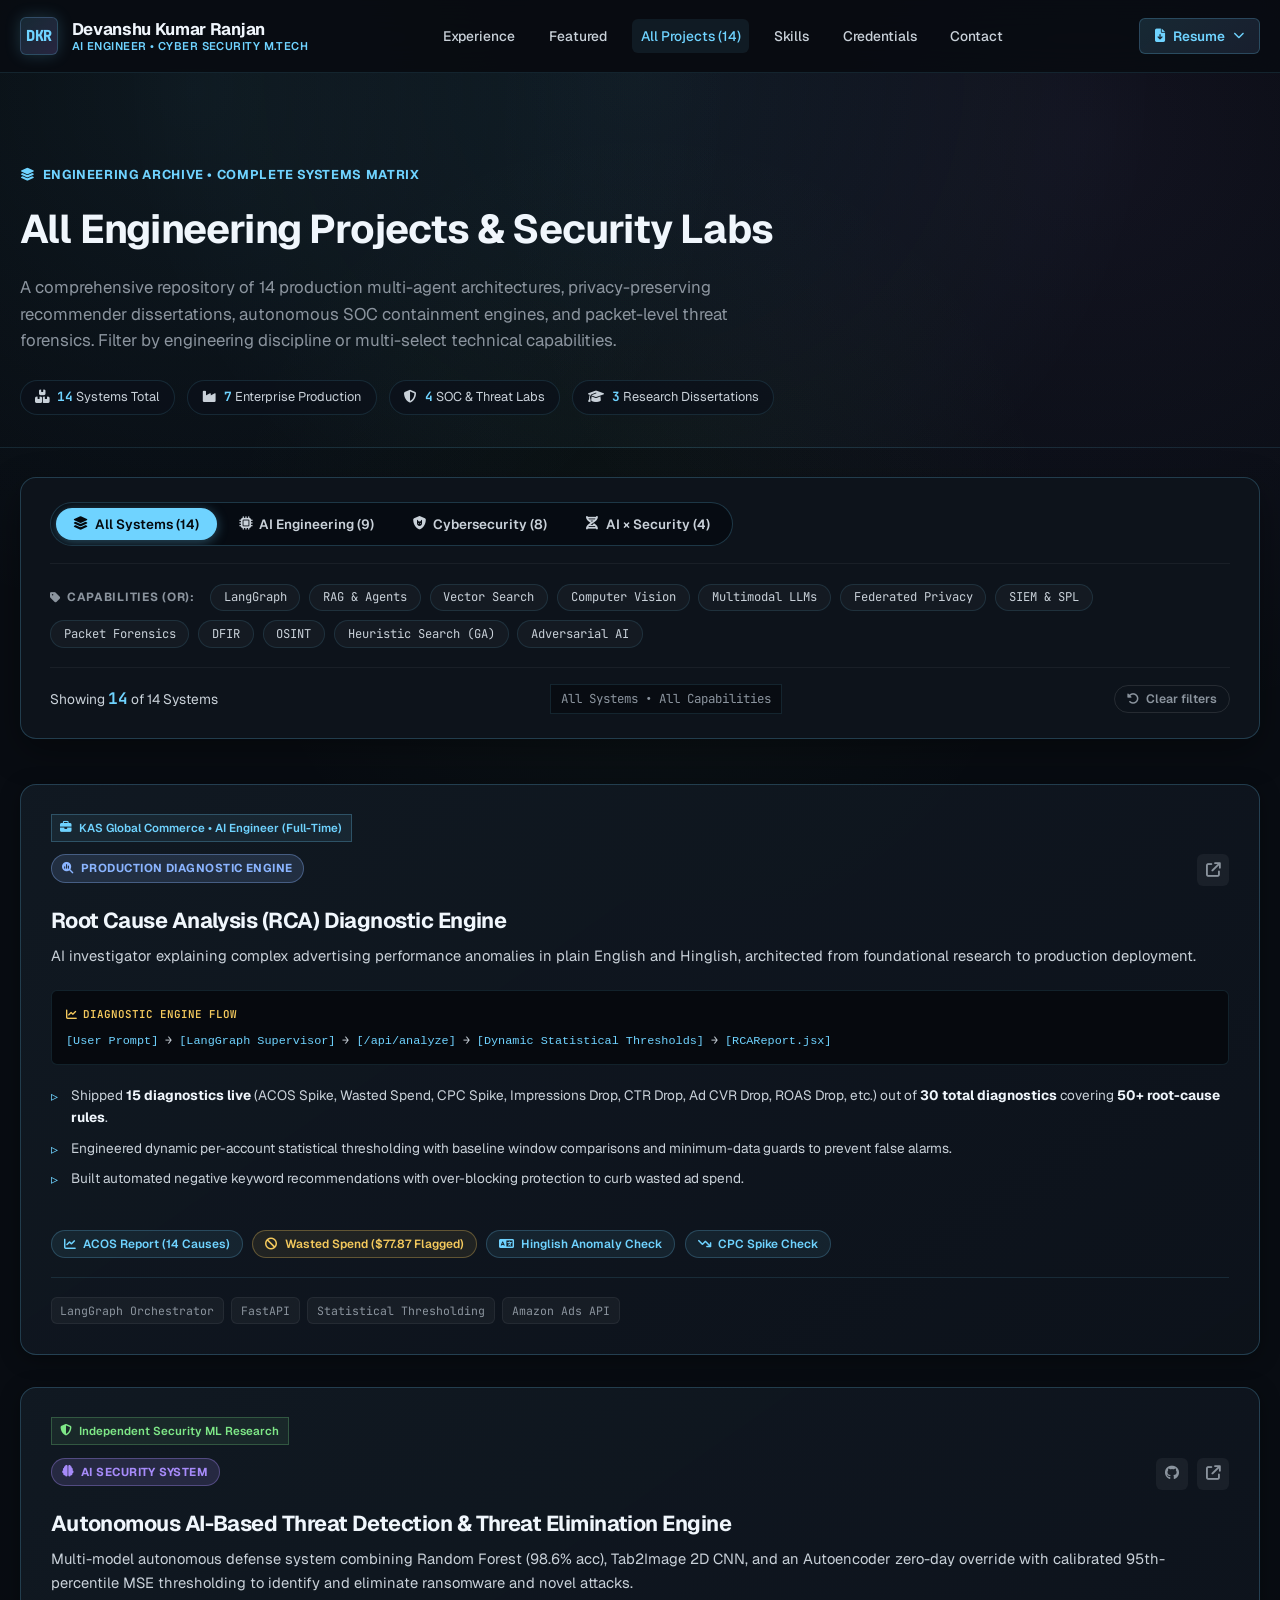
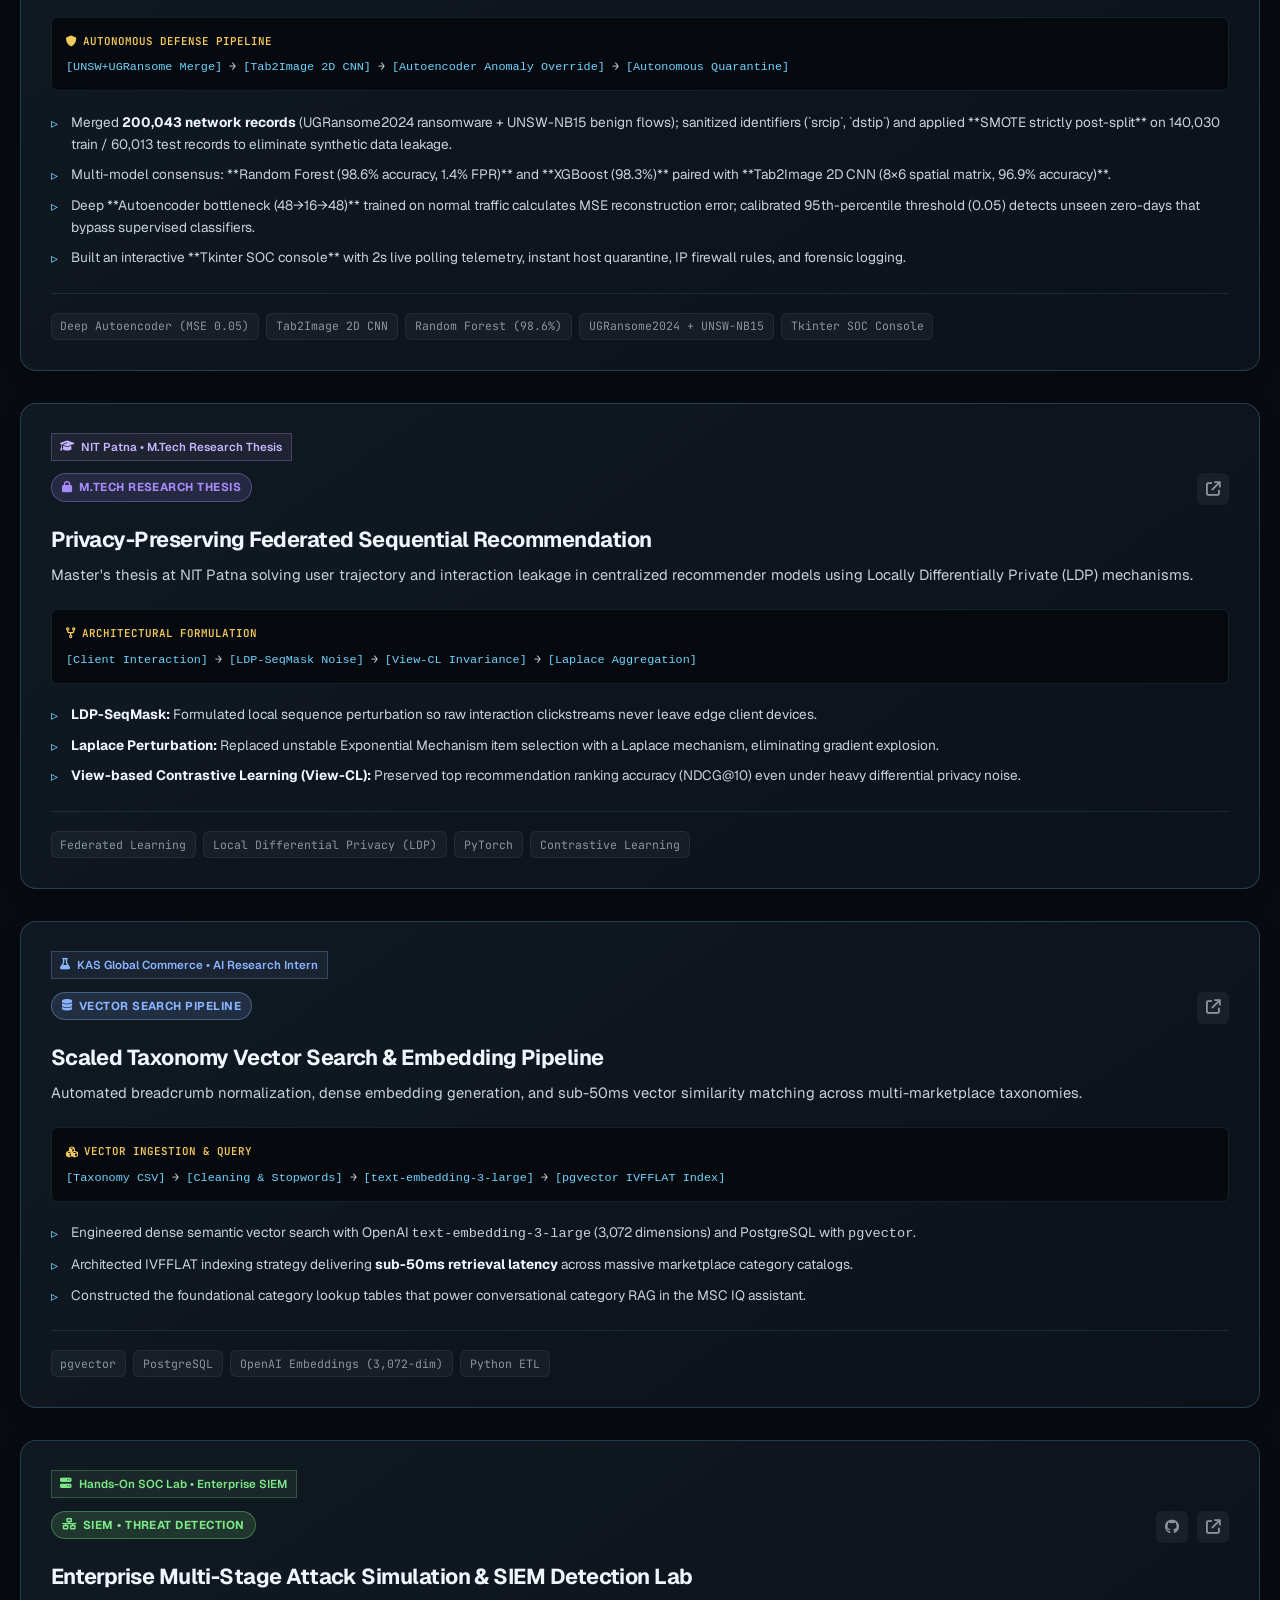
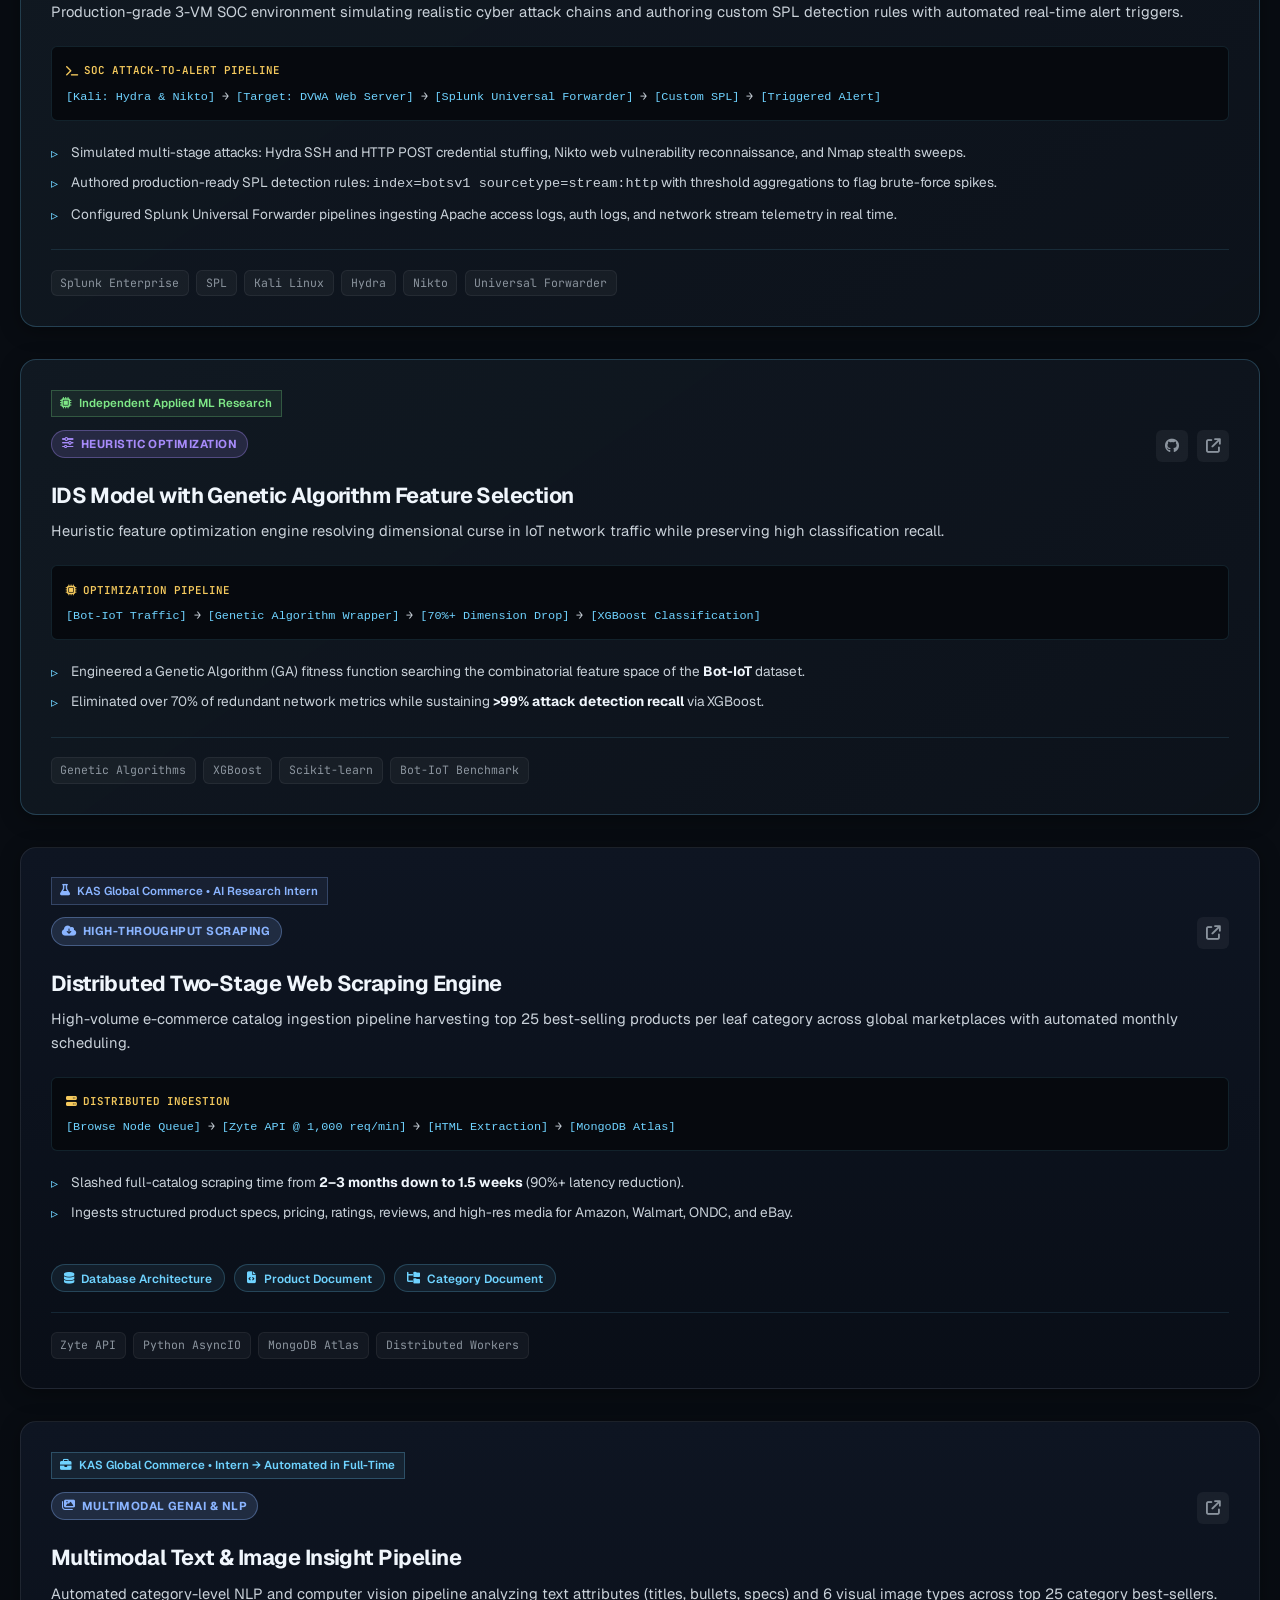
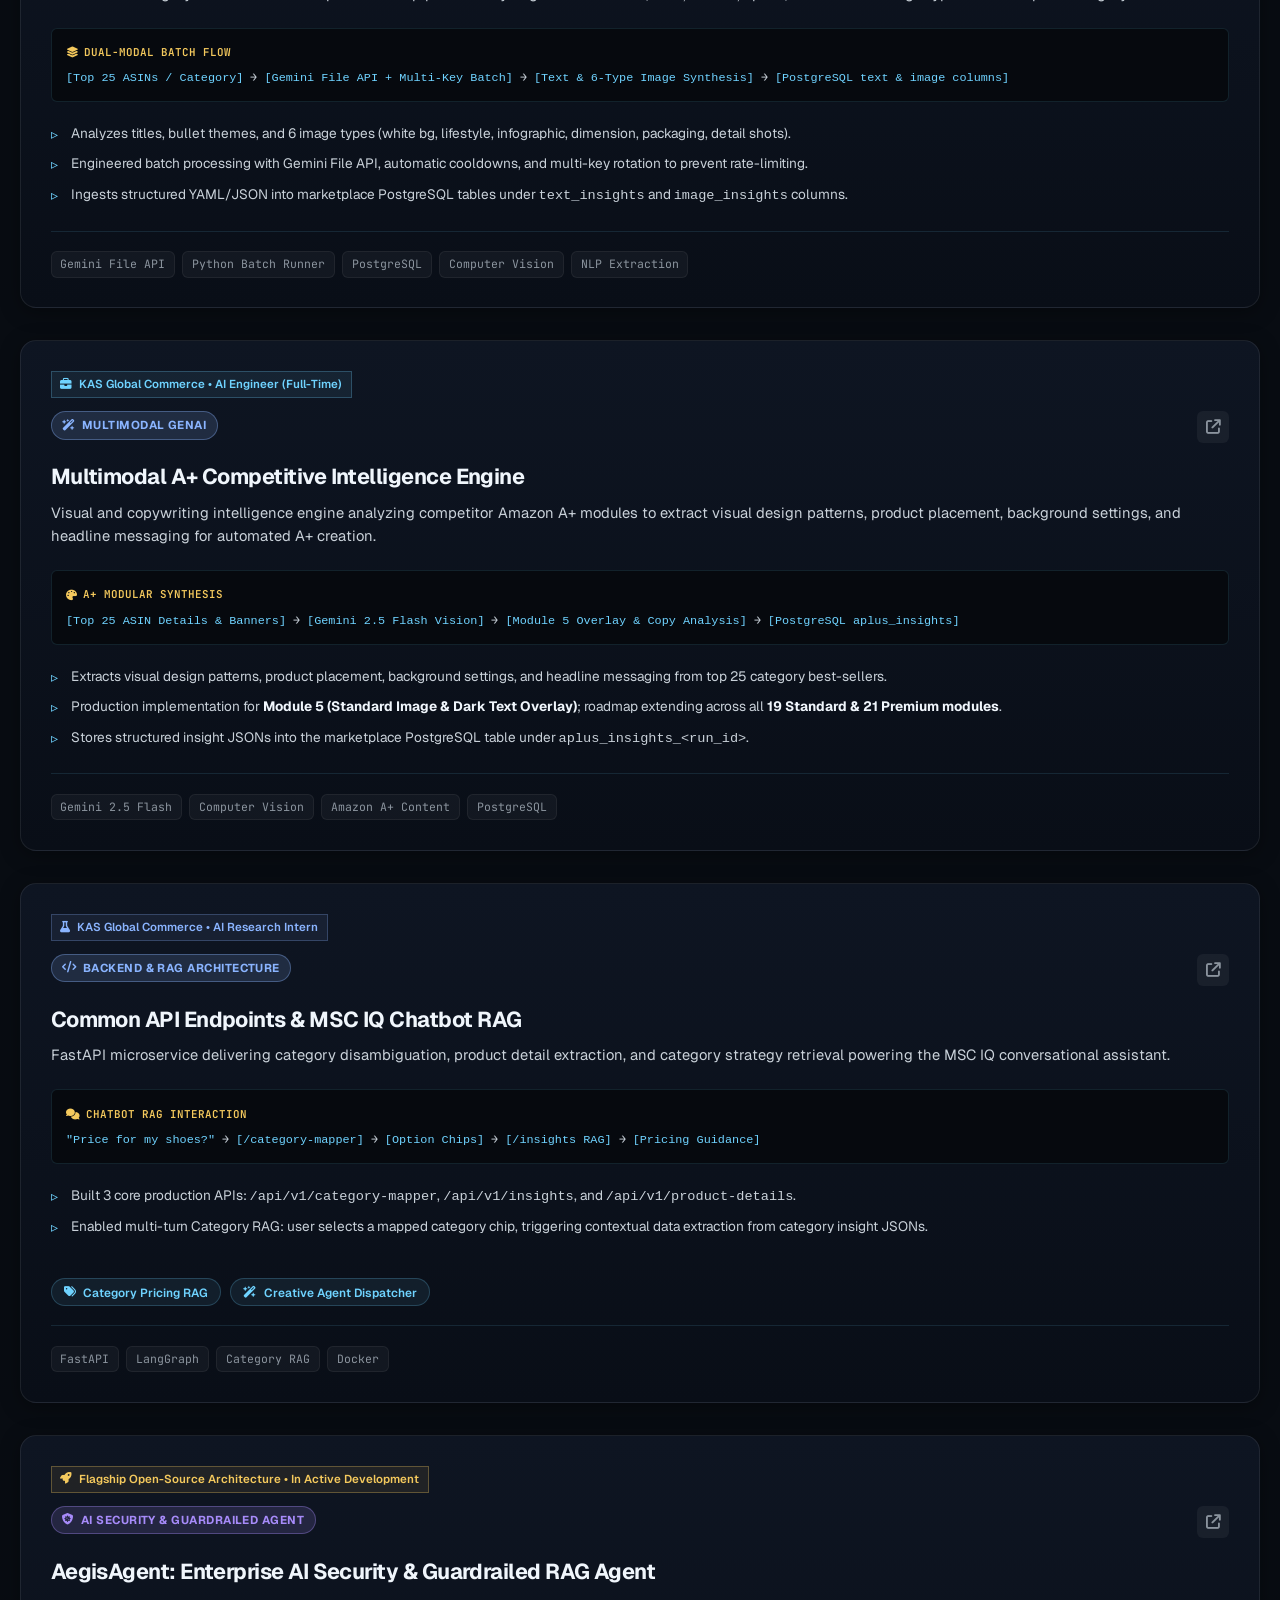
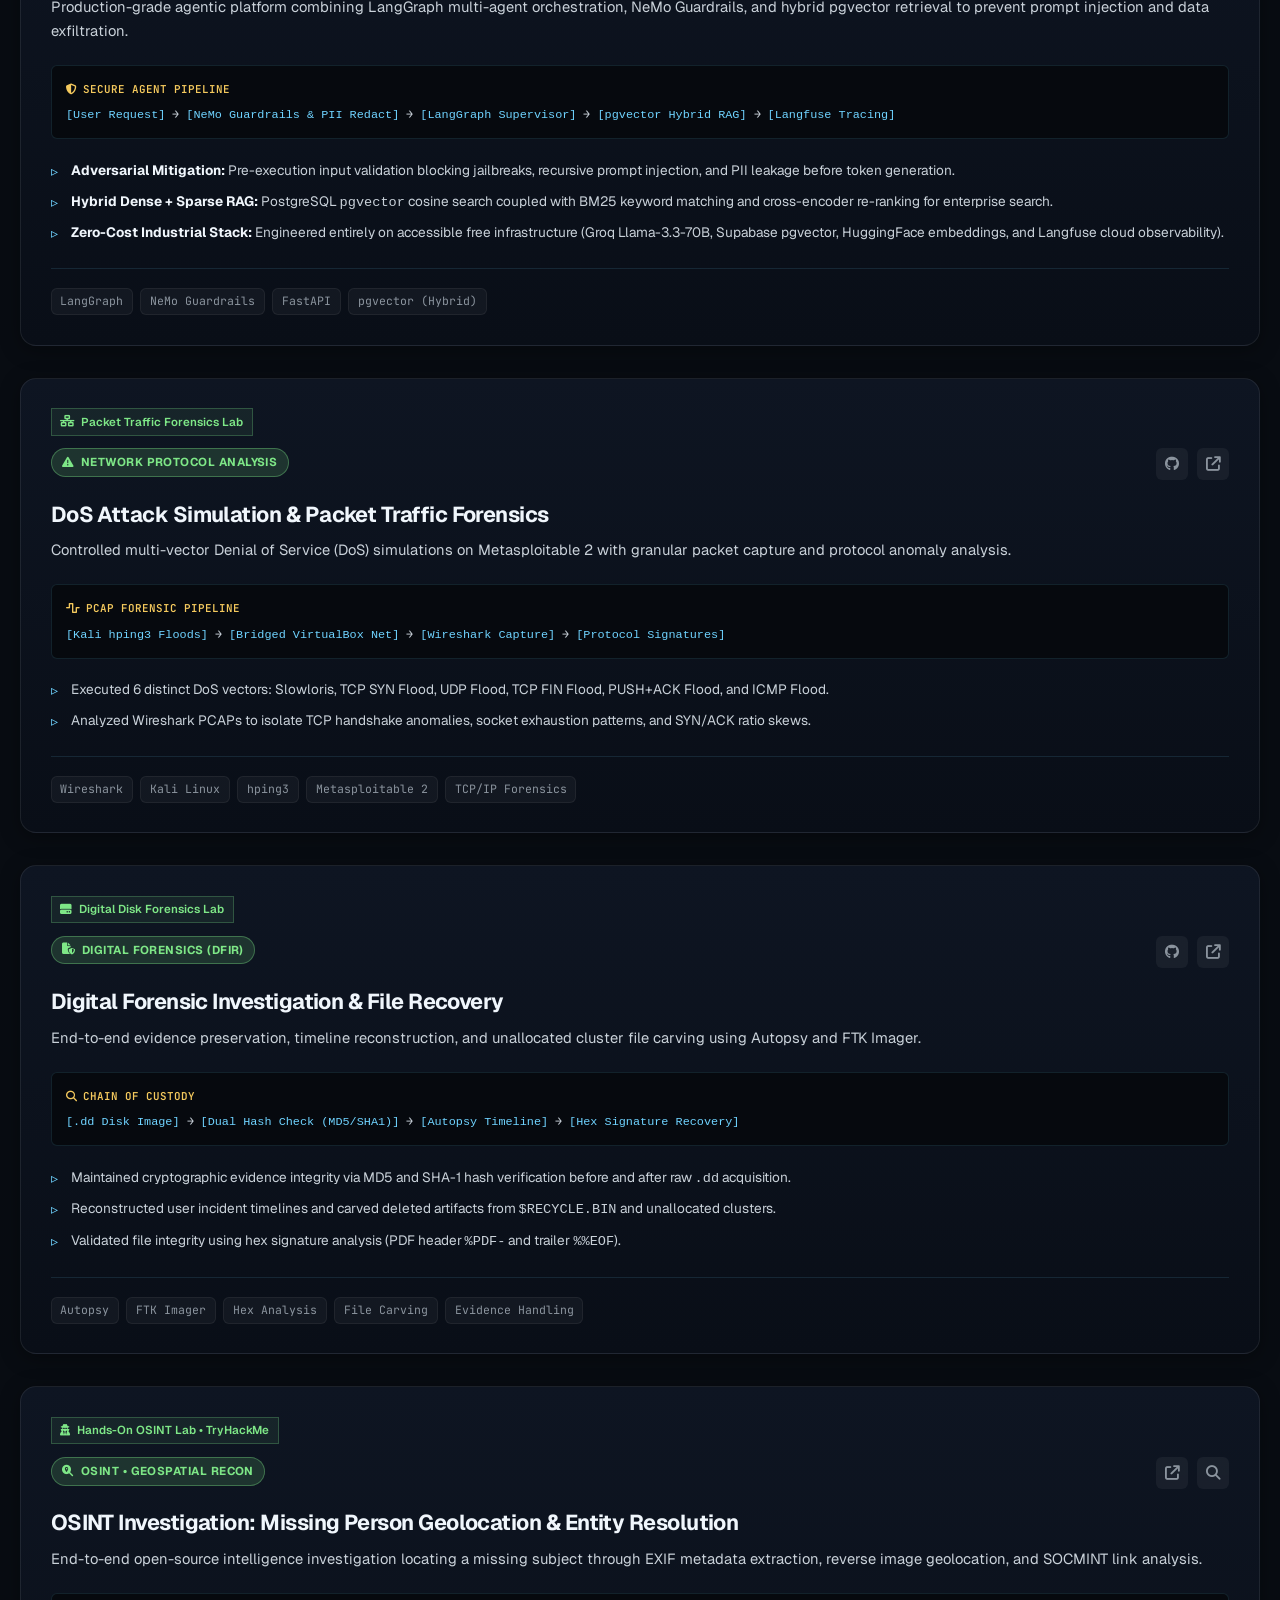
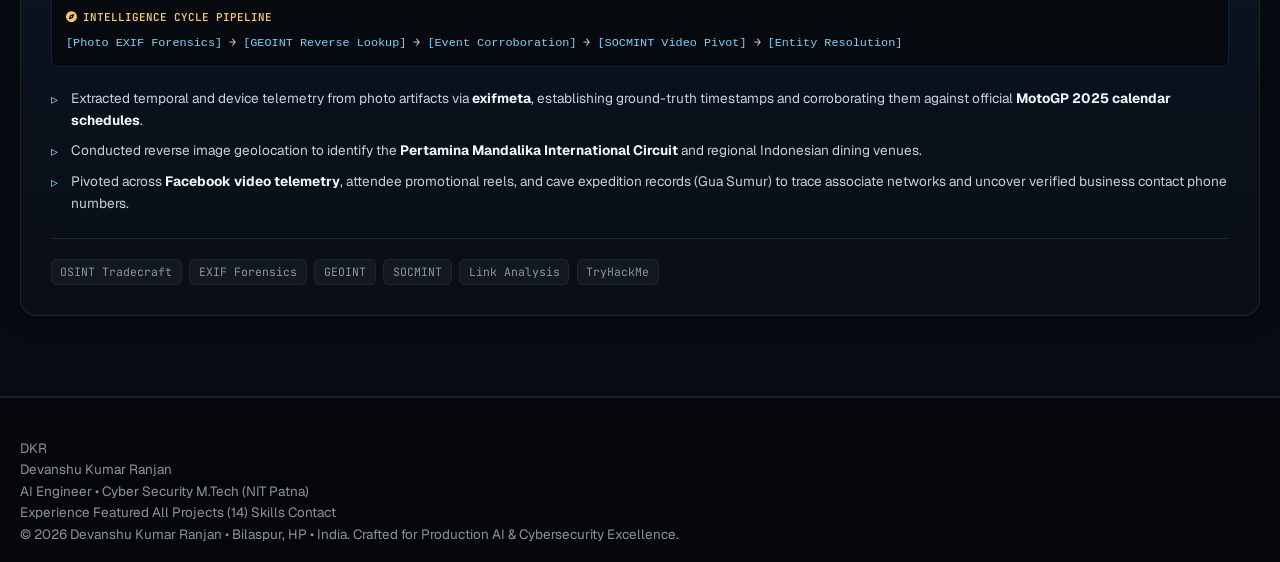
==== projects.html @ 28322ffe "refined" ====
<!DOCTYPE html>
<html lang="en">
<head>
  <meta charset="UTF-8">
  <meta name="viewport" content="width=device-width, initial-scale=1.0">
  <title>All Projects &amp; Systems Architecture | Devanshu Kumar Ranjan</title>
  <meta name="description" content="Complete portfolio archive of 14 production AI engines, adversarial cybersecurity SOC laboratories, and privacy-preserving machine learning dissertations by Devanshu Kumar Ranjan.">

  <!-- Google Fonts: Geist & Inter -->
  <link rel="preconnect" href="https://fonts.googleapis.com">
  <link rel="preconnect" href="https://fonts.gstatic.com" crossorigin>
  <link href="https://fonts.googleapis.com/css2?family=Geist:wght@300;400;500;600;700;800&family=Inter:wght@300;400;500;600;700&family=JetBrains+Mono:wght@400;500;600;700&display=swap" rel="stylesheet">

  <!-- Font Awesome 6.4.0 -->
  <link rel="stylesheet" href="https://cdnjs.cloudflare.com/ajax/libs/font-awesome/6.4.0/css/all.min.css">

  <!-- Main Stylesheet -->
  <link rel="stylesheet" href="style.css">
</head>
<body>

  <!-- ========================================================================
       STICKY NAVIGATION HEADER
       ======================================================================== -->
  <header class="site-header">
    <div class="container nav-container">
      <a href="index.html" class="brand-link" aria-label="Devanshu Kumar Ranjan Home">
        <div class="brand-icon">DKR</div>
        <div class="brand-text">
          <span class="brand-name">Devanshu Kumar Ranjan</span>
          <span class="brand-role">AI Engineer &bull; Cyber Security M.Tech</span>
        </div>
      </a>

      <nav aria-label="Main Navigation">
        <ul class="nav-links">
          <li><a href="index.html#experience" class="nav-link">Experience</a></li>
          <li><a href="index.html#projects" class="nav-link">Featured</a></li>
          <li><a href="projects.html" class="nav-link active">All Projects (14)</a></li>
          <li><a href="index.html#skills" class="nav-link">Skills</a></li>
          <li><a href="index.html#credentials" class="nav-link">Credentials</a></li>
          <li><a href="index.html#contact" class="nav-link">Contact</a></li>
        </ul>
      </nav>

      <div class="nav-actions">
        <!-- Dual Resume Dropdown -->
        <div class="dropdown">
          <button class="btn-resume" id="resumeDropdownToggle" aria-haspopup="true" aria-expanded="false">
            <i class="fa-solid fa-file-arrow-down"></i>
            <span>Resume</span>
            <i class="fa-solid fa-chevron-down" style="font-size: 0.7rem;"></i>
          </button>
          <div class="dropdown-menu" aria-labelledby="resumeDropdownToggle">
            <a href="assets/resumes/Devanshu_AI_Resume.pdf" class="dropdown-item" download="Devanshu_AI_Resume.pdf" target="_blank" rel="noopener noreferrer">
              <i class="fa-solid fa-microchip" style="color: var(--ai-blue); margin-top: 3px;"></i>
              <div class="dropdown-item-content">
                <span class="dropdown-item-title">AI Engineer Resume (PDF)</span>
                <span class="dropdown-item-desc">Targeted for LLM, ML &amp; AI Systems Roles</span>
              </div>
            </a>
            <a href="assets/resumes/Devanshu_Cybersecurity_Resume.pdf" class="dropdown-item" download="Devanshu_Cybersecurity_Resume.pdf" target="_blank" rel="noopener noreferrer">
              <i class="fa-solid fa-shield-halved" style="color: var(--green); margin-top: 3px;"></i>
              <div class="dropdown-item-content">
                <span class="dropdown-item-title">Cybersecurity Resume (PDF)</span>
                <span class="dropdown-item-desc">Targeted for SOC, SIEM &amp; Security Roles</span>
              </div>
            </a>
          </div>
        </div>

        <button class="mobile-nav-toggle" aria-label="Toggle navigation menu">
          <i class="fa-solid fa-bars"></i>
        </button>
      </div>
    </div>
  </header>

  <main>
    <!-- ========================================================================
         PAGE HERO BANNER
         ======================================================================== -->
    <section class="projects-page-hero">
      <div class="container">
        <div class="section-tag">
          <i class="fa-solid fa-layer-group"></i>
          <span>Engineering Archive &bull; Complete Systems Matrix</span>
        </div>
        <h1 class="section-title">All Engineering Projects &amp; Security Labs</h1>
        <p class="section-desc">
          A comprehensive repository of 14 production multi-agent architectures, privacy-preserving recommender dissertations, autonomous SOC containment engines, and packet-level threat forensics. Filter by engineering discipline or multi-select technical capabilities.
        </p>

        <div class="projects-hero-stats">
          <div class="stat-pill">
            <i class="fa-solid fa-boxes-stacked"></i>
            <span><strong>14</strong> Systems Total</span>
          </div>
          <div class="stat-pill">
            <i class="fa-solid fa-industry"></i>
            <span><strong>7</strong> Enterprise Production</span>
          </div>
          <div class="stat-pill">
            <i class="fa-solid fa-shield-halved"></i>
            <span><strong>4</strong> SOC &amp; Threat Labs</span>
          </div>
          <div class="stat-pill">
            <i class="fa-solid fa-graduation-cap"></i>
            <span><strong>3</strong> Research Dissertations</span>
          </div>
        </div>
      </div>
    </section>

    <!-- ========================================================================
         TWO-TIER INTERACTIVE FILTER BAR
         ======================================================================== -->
    <section class="projects-filter-section" style="padding: 0 0 5rem 0;">
      <div class="container">
        <div class="projects-filter-wrapper">
          <!-- Row 1: Section Tabs -->
          <div class="filter-row-sections">
            <div class="filter-section-tabs" role="tablist" aria-label="Discipline Tabs">
              <button class="filter-section-tab active" data-section="all" role="tab" aria-selected="true">
                <i class="fa-solid fa-layer-group"></i>
                <span>All Systems (14)</span>
              </button>
              <button class="filter-section-tab" data-section="ai" role="tab" aria-selected="false">
                <i class="fa-solid fa-microchip"></i>
                <span>AI Engineering (9)</span>
              </button>
              <button class="filter-section-tab" data-section="security" role="tab" aria-selected="false">
                <i class="fa-solid fa-shield-cat"></i>
                <span>Cybersecurity (8)</span>
              </button>
              <button class="filter-section-tab" data-section="overlap" role="tab" aria-selected="false">
                <i class="fa-solid fa-dna"></i>
                <span>AI &times; Security (4)</span>
              </button>
            </div>

            <button class="mobile-tags-toggle" id="mobileFilterToggle" aria-expanded="false">
              <span><i class="fa-solid fa-sliders"></i> Filter by Capability (<strong id="mobileActiveTagCount">0</strong> active)</span>
              <i class="fa-solid fa-chevron-down" id="mobileFilterChevron"></i>
            </button>
          </div>

          <!-- Row 2: Multiselect Capability Tags (OR Logic) -->
          <div class="filter-row-tags" id="tagsFilterRow">
            <span class="tags-label"><i class="fa-solid fa-tag"></i> Capabilities (OR):</span>
            <button class="capability-tag" data-tag="LangGraph">LangGraph</button>
            <button class="capability-tag" data-tag="RAG & Agents">RAG &amp; Agents</button>
            <button class="capability-tag" data-tag="Vector Search">Vector Search</button>
            <button class="capability-tag" data-tag="Computer Vision">Computer Vision</button>
            <button class="capability-tag" data-tag="Multimodal LLMs">Multimodal LLMs</button>
            <button class="capability-tag" data-tag="Federated Privacy">Federated Privacy</button>
            <button class="capability-tag" data-tag="SIEM & SPL">SIEM &amp; SPL</button>
            <button class="capability-tag" data-tag="Packet Forensics">Packet Forensics</button>
            <button class="capability-tag" data-tag="DFIR">DFIR</button>
            <button class="capability-tag" data-tag="OSINT">OSINT</button>
            <button class="capability-tag" data-tag="Heuristic Search (GA)">Heuristic Search (GA)</button>
            <button class="capability-tag" data-tag="Adversarial AI">Adversarial AI</button>
          </div>

          <!-- Filter Controls Bar -->
          <div class="filter-controls-bar">
            <div class="filter-results-count">
              Showing <strong id="resultsCount">14</strong> of 14 Systems
            </div>

            <div class="filter-active-summary" id="activeFilterSummary">
              All Systems &bull; All Capabilities
            </div>

            <button id="clearFiltersBtn" class="btn-clear-filters" title="Reset all section and capability filters">
              <i class="fa-solid fa-rotate-left"></i>
              <span>Clear filters</span>
            </button>
          </div>
        </div>

        <!-- Full Archive Cards Grid (All 14 Cards) -->
        <div class="cards-grid" id="archiveCardsGrid">
          <!-- 1. RCA Diagnostic Engine (AI) -->
          <article class="project-card featured-card" id="proj-rca-engine" data-featured="true" data-category="ai" data-project="rca-engine" data-tags="LangGraph,RAG & Agents,Vector Search">
            <div class="provenance-badge badge-fulltime">
              <i class="fa-solid fa-briefcase"></i> KAS Global Commerce &bull; AI Engineer (Full-Time)
            </div>

            <div class="project-card-header">
              <span class="project-type-badge badge-ai">
                <i class="fa-solid fa-magnifying-glass-chart"></i>
                Production Diagnostic Engine
              </span>
              <div class="project-links">
                <button class="project-icon-link inspect-spec-btn" data-project="rca-engine" title="Inspect Deep-Dive Case Study">
                  <i class="fa-solid fa-arrow-up-right-from-square"></i>
                </button>
              </div>
            </div>

            <h3 class="project-title">Root Cause Analysis (RCA) Diagnostic Engine</h3>
            <p class="project-desc">
              AI investigator explaining complex advertising performance anomalies in plain English and Hinglish, architected from foundational research to production deployment.
            </p>

            <div class="blueprint-box">
              <div class="blueprint-badge"><i class="fa-solid fa-chart-line"></i> DIAGNOSTIC ENGINE FLOW</div>
              <div class="blueprint-flow">
                <code>[User Prompt]</code> &rarr; <code>[LangGraph Supervisor]</code> &rarr; <code>[/api/analyze]</code> &rarr; <code>[Dynamic Statistical Thresholds]</code> &rarr; <code>[RCAReport.jsx]</code>
              </div>
            </div>

            <ul class="project-highlights">
              <li>Shipped <strong>15 diagnostics live</strong> (ACOS Spike, Wasted Spend, CPC Spike, Impressions Drop, CTR Drop, Ad CVR Drop, ROAS Drop, etc.) out of <strong>30 total diagnostics</strong> covering <strong>50+ root-cause rules</strong>.</li>
              <li>Engineered dynamic per-account statistical thresholding with baseline window comparisons and minimum-data guards to prevent false alarms.</li>
              <li>Built automated negative keyword recommendations with over-blocking protection to curb wasted ad spend.</li>
            </ul>

            <div class="screenshot-preview-strip">
              <button class="screenshot-thumb-btn open-lightbox-btn" data-img="assets/screenshots/acos_spike_this_year.png" data-title="ACOS Annual Spike Investigation Report (Amazon.com)" data-query="Query: Why did my ACOS spike this year?">
                <i class="fa-solid fa-chart-line"></i> ACOS Report (14 Causes)
              </button>
              <button class="screenshot-thumb-btn btn-amber open-lightbox-btn" data-img="assets/screenshots/wasted_spend.png" data-title="Wasted Ad Spend &amp; Negative Keywords (Amazon.com)" data-query="Query: Where am I wasting ad spend?">
                <i class="fa-solid fa-ban"></i> Wasted Spend ($77.87 Flagged)
              </button>
              <button class="screenshot-thumb-btn open-lightbox-btn" data-img="assets/screenshots/acos_spike_hindi.png" data-title="Hinglish Query Processing (Amazon.com)" data-query="Query: ACOS kyu badha pichle hafte?">
                <i class="fa-solid fa-language"></i> Hinglish Anomaly Check
              </button>
              <button class="screenshot-thumb-btn open-lightbox-btn" data-img="assets/screenshots/cpc_spike.png" data-title="CPC Cost Per Click Baseline Evaluation" data-query="Query: Why did my CPC increase this month?">
                <i class="fa-solid fa-arrow-trend-down"></i> CPC Spike Check
              </button>
            </div>

            <div class="tech-stack">
              <span class="tech-tag">LangGraph Orchestrator</span>
              <span class="tech-tag">FastAPI</span>
              <span class="tech-tag">Statistical Thresholding</span>
              <span class="tech-tag">Amazon Ads API</span>
            </div>
          </article>

          <!-- 2. Hermes IDS Autonomous AI Defense (AI x Security) -->
          <article class="project-card featured-card" id="proj-ai-threat-engine" data-featured="true" data-category="overlap" data-project="hermes-ids" data-tags="Computer Vision,Adversarial AI,Packet Forensics">
            <div class="provenance-badge badge-personal">
              <i class="fa-solid fa-shield-halved"></i> Independent Security ML Research
            </div>
            <div class="project-card-header">
              <span class="project-type-badge badge-overlap">
                <i class="fa-solid fa-brain"></i>
                AI Security System
              </span>
              <div class="project-links">
                <a href="https://github.com/devanshukranjan/AI-Cybersecurity-Portfolio/tree/main/ai-intrusion-detection/hermes-ids" target="_blank" rel="noopener noreferrer" class="project-icon-link" title="GitHub Repository">
                  <i class="fa-brands fa-github"></i>
                </a>
                <button class="project-icon-link inspect-spec-btn" data-project="hermes-ids" title="Inspect Deep-Dive Case Study">
                  <i class="fa-solid fa-arrow-up-right-from-square"></i>
                </button>
              </div>
            </div>

            <h3 class="project-title">Autonomous AI-Based Threat Detection &amp; Threat Elimination Engine</h3>
            <p class="project-desc">
              Multi-model autonomous defense system combining Random Forest (98.6% acc), Tab2Image 2D CNN, and an Autoencoder zero-day override with calibrated 95th-percentile MSE thresholding to identify and eliminate ransomware and novel attacks.
            </p>

            <div class="blueprint-box">
              <div class="blueprint-badge"><i class="fa-solid fa-shield"></i> AUTONOMOUS DEFENSE PIPELINE</div>
              <div class="blueprint-flow">
                <code>[UNSW+UGRansome Merge]</code> &rarr; <code>[Tab2Image 2D CNN]</code> &rarr; <code>[Autoencoder Anomaly Override]</code> &rarr; <code>[Autonomous Quarantine]</code>
              </div>
            </div>

            <ul class="project-highlights">
              <li>Merged <strong>200,043 network records</strong> (UGRansome2024 ransomware + UNSW-NB15 benign flows); sanitized identifiers (`srcip`, `dstip`) and applied **SMOTE strictly post-split** on 140,030 train / 60,013 test records to eliminate synthetic data leakage.</li>
              <li>Multi-model consensus: **Random Forest (98.6% accuracy, 1.4% FPR)** and **XGBoost (98.3%)** paired with **Tab2Image 2D CNN (8&times;6 spatial matrix, 96.9% accuracy)**.</li>
              <li>Deep **Autoencoder bottleneck (48&rarr;16&rarr;48)** trained on normal traffic calculates MSE reconstruction error; calibrated 95th-percentile threshold (0.05) detects unseen zero-days that bypass supervised classifiers.</li>
              <li>Built an interactive **Tkinter SOC console** with 2s live polling telemetry, instant host quarantine, IP firewall rules, and forensic logging.</li>
            </ul>

            <div class="tech-stack">
              <span class="tech-tag">Deep Autoencoder (MSE 0.05)</span>
              <span class="tech-tag">Tab2Image 2D CNN</span>
              <span class="tech-tag">Random Forest (98.6%)</span>
              <span class="tech-tag">UGRansome2024 + UNSW-NB15</span>
              <span class="tech-tag">Tkinter SOC Console</span>
            </div>
          </article>

          <!-- 3. M.Tech Thesis Dissertation (AI x Security) -->
          <article class="project-card featured-card" id="proj-thesis-recsys" data-featured="true" data-category="overlap" data-project="mtech-dissertation" data-tags="Federated Privacy,Adversarial AI,Differential Privacy">
            <div class="provenance-badge badge-research">
              <i class="fa-solid fa-graduation-cap"></i> NIT Patna &bull; M.Tech Research Thesis
            </div>
            <div class="project-card-header">
              <span class="project-type-badge badge-overlap">
                <i class="fa-solid fa-lock"></i>
                M.Tech Research Thesis
              </span>
              <div class="project-links">
                <button class="project-icon-link inspect-spec-btn" data-project="mtech-dissertation" title="Inspect Deep-Dive Case Study">
                  <i class="fa-solid fa-arrow-up-right-from-square"></i>
                </button>
              </div>
            </div>

            <h3 class="project-title">Privacy-Preserving Federated Sequential Recommendation</h3>
            <p class="project-desc">
              Master's thesis at NIT Patna solving user trajectory and interaction leakage in centralized recommender models using Locally Differentially Private (LDP) mechanisms.
            </p>

            <div class="blueprint-box">
              <div class="blueprint-badge"><i class="fa-solid fa-code-fork"></i> ARCHITECTURAL FORMULATION</div>
              <div class="blueprint-flow">
                <code>[Client Interaction]</code> &rarr; <code>[LDP-SeqMask Noise]</code> &rarr; <code>[View-CL Invariance]</code> &rarr; <code>[Laplace Aggregation]</code>
              </div>
            </div>

            <ul class="project-highlights">
              <li><strong>LDP-SeqMask:</strong> Formulated local sequence perturbation so raw interaction clickstreams never leave edge client devices.</li>
              <li><strong>Laplace Perturbation:</strong> Replaced unstable Exponential Mechanism item selection with a Laplace mechanism, eliminating gradient explosion.</li>
              <li><strong>View-based Contrastive Learning (View-CL):</strong> Preserved top recommendation ranking accuracy (NDCG@10) even under heavy differential privacy noise.</li>
            </ul>

            <div class="tech-stack">
              <span class="tech-tag">Federated Learning</span>
              <span class="tech-tag">Local Differential Privacy (LDP)</span>
              <span class="tech-tag">PyTorch</span>
              <span class="tech-tag">Contrastive Learning</span>
            </div>
          </article>

          <!-- 4. Category Mapper & Vector Search (AI) -->
          <article class="project-card featured-card" id="proj-vector-taxonomy" data-featured="true" data-category="ai" data-project="category-mapper" data-tags="Vector Search,RAG & Agents">
            <div class="provenance-badge badge-intern">
              <i class="fa-solid fa-flask"></i> KAS Global Commerce &bull; AI Research Intern
            </div>

            <div class="project-card-header">
              <span class="project-type-badge badge-ai">
                <i class="fa-solid fa-database"></i>
                Vector Search Pipeline
              </span>
              <div class="project-links">
                <button class="project-icon-link inspect-spec-btn" data-project="category-mapper" title="Inspect Deep-Dive Case Study">
                  <i class="fa-solid fa-arrow-up-right-from-square"></i>
                </button>
              </div>
            </div>

            <h3 class="project-title">Scaled Taxonomy Vector Search &amp; Embedding Pipeline</h3>
            <p class="project-desc">
              Automated breadcrumb normalization, dense embedding generation, and sub-50ms vector similarity matching across multi-marketplace taxonomies.
            </p>

            <div class="blueprint-box">
              <div class="blueprint-badge"><i class="fa-solid fa-cubes"></i> VECTOR INGESTION &amp; QUERY</div>
              <div class="blueprint-flow">
                <code>[Taxonomy CSV]</code> &rarr; <code>[Cleaning &amp; Stopwords]</code> &rarr; <code>[text-embedding-3-large]</code> &rarr; <code>[pgvector IVFFLAT Index]</code>
              </div>
            </div>

            <ul class="project-highlights">
              <li>Engineered dense semantic vector search with OpenAI <code>text-embedding-3-large</code> (3,072 dimensions) and PostgreSQL with <code>pgvector</code>.</li>
              <li>Architected IVFFLAT indexing strategy delivering <strong>sub-50ms retrieval latency</strong> across massive marketplace category catalogs.</li>
              <li>Constructed the foundational category lookup tables that power conversational category RAG in the MSC IQ assistant.</li>
            </ul>

            <div class="tech-stack">
              <span class="tech-tag">pgvector</span>
              <span class="tech-tag">PostgreSQL</span>
              <span class="tech-tag">OpenAI Embeddings (3,072-dim)</span>
              <span class="tech-tag">Python ETL</span>
            </div>
          </article>

          <!-- 5. Splunk SIEM Detection Lab (Security) -->
          <article class="project-card featured-card" id="proj-splunk-siem" data-featured="true" data-category="security" data-project="splunk-siem-lab" data-tags="SIEM & SPL,Packet Forensics">
            <div class="provenance-badge badge-personal">
              <i class="fa-solid fa-server"></i> Hands-On SOC Lab &bull; Enterprise SIEM
            </div>

            <div class="project-card-header">
              <span class="project-type-badge badge-security">
                <i class="fa-solid fa-network-wired"></i>
                SIEM &bull; Threat Detection
              </span>
              <div class="project-links">
                <a href="https://github.com/devanshukranjan/AI-Cybersecurity-Portfolio/tree/main/cybersecurity/splunk-siem-lab" target="_blank" rel="noopener noreferrer" class="project-icon-link" title="GitHub Repository">
                  <i class="fa-brands fa-github"></i>
                </a>
                <button class="project-icon-link inspect-spec-btn" data-project="splunk-siem-lab" title="Inspect Deep-Dive Case Study">
                  <i class="fa-solid fa-arrow-up-right-from-square"></i>
                </button>
              </div>
            </div>

            <h3 class="project-title">Enterprise Multi-Stage Attack Simulation &amp; SIEM Detection Lab</h3>
            <p class="project-desc">
              Production-grade 3-VM SOC environment simulating realistic cyber attack chains and authoring custom SPL detection rules with automated real-time alert triggers.
            </p>

            <div class="blueprint-box">
              <div class="blueprint-badge"><i class="fa-solid fa-terminal"></i> SOC ATTACK-TO-ALERT PIPELINE</div>
              <div class="blueprint-flow">
                <code>[Kali: Hydra &amp; Nikto]</code> &rarr; <code>[Target: DVWA Web Server]</code> &rarr; <code>[Splunk Universal Forwarder]</code> &rarr; <code>[Custom SPL]</code> &rarr; <code>[Triggered Alert]</code>
              </div>
            </div>

            <ul class="project-highlights">
              <li>Simulated multi-stage attacks: Hydra SSH and HTTP POST credential stuffing, Nikto web vulnerability reconnaissance, and Nmap stealth sweeps.</li>
              <li>Authored production-ready SPL detection rules: <code>index=botsv1 sourcetype=stream:http</code> with threshold aggregations to flag brute-force spikes.</li>
              <li>Configured Splunk Universal Forwarder pipelines ingesting Apache access logs, auth logs, and network stream telemetry in real time.</li>
            </ul>

            <div class="tech-stack">
              <span class="tech-tag">Splunk Enterprise</span>
              <span class="tech-tag">SPL</span>
              <span class="tech-tag">Kali Linux</span>
              <span class="tech-tag">Hydra</span>
              <span class="tech-tag">Nikto</span>
              <span class="tech-tag">Universal Forwarder</span>
            </div>
          </article>

          <!-- 6. GA-Optimized Bot-IoT IDS (AI x Security) -->
          <article class="project-card featured-card" id="proj-ga-ids" data-featured="true" data-category="overlap" data-project="bot-iot-ga-ids" data-tags="Heuristic Search (GA),Packet Forensics,Adversarial AI">
            <div class="provenance-badge badge-personal">
              <i class="fa-solid fa-microchip"></i> Independent Applied ML Research
            </div>
            <div class="project-card-header">
              <span class="project-type-badge badge-overlap">
                <i class="fa-solid fa-sliders"></i>
                Heuristic Optimization
              </span>
              <div class="project-links">
                <a href="https://github.com/devanshukranjan/AI-Cybersecurity-Portfolio/tree/main/ai-intrusion-detection/bot-iot-ga-ids" target="_blank" rel="noopener noreferrer" class="project-icon-link" title="GitHub Repository">
                  <i class="fa-brands fa-github"></i>
                </a>
                <button class="project-icon-link inspect-spec-btn" data-project="bot-iot-ga-ids" title="Inspect Deep-Dive Case Study">
                  <i class="fa-solid fa-arrow-up-right-from-square"></i>
                </button>
              </div>
            </div>

            <h3 class="project-title">IDS Model with Genetic Algorithm Feature Selection</h3>
            <p class="project-desc">
              Heuristic feature optimization engine resolving dimensional curse in IoT network traffic while preserving high classification recall.
            </p>

            <div class="blueprint-box">
              <div class="blueprint-badge"><i class="fa-solid fa-microchip"></i> OPTIMIZATION PIPELINE</div>
              <div class="blueprint-flow">
                <code>[Bot-IoT Traffic]</code> &rarr; <code>[Genetic Algorithm Wrapper]</code> &rarr; <code>[70%+ Dimension Drop]</code> &rarr; <code>[XGBoost Classification]</code>
              </div>
            </div>

            <ul class="project-highlights">
              <li>Engineered a Genetic Algorithm (GA) fitness function searching the combinatorial feature space of the <strong>Bot-IoT</strong> dataset.</li>
              <li>Eliminated over 70% of redundant network metrics while sustaining <strong>&gt;99% attack detection recall</strong> via XGBoost.</li>
            </ul>

            <div class="tech-stack">
              <span class="tech-tag">Genetic Algorithms</span>
              <span class="tech-tag">XGBoost</span>
              <span class="tech-tag">Scikit-learn</span>
              <span class="tech-tag">Bot-IoT Benchmark</span>
            </div>
          </article>

          <!-- 7. Distributed Scraping Engine (AI) -->
          <article class="project-card" id="proj-scraper-engine" data-featured="false" data-category="ai" data-project="scraping-engine" data-tags="Distributed Systems,ETL Pipelines">
            <div class="provenance-badge badge-intern">
              <i class="fa-solid fa-flask"></i> KAS Global Commerce &bull; AI Research Intern
            </div>

            <div class="project-card-header">
              <span class="project-type-badge badge-ai">
                <i class="fa-solid fa-cloud-arrow-down"></i>
                High-Throughput Scraping
              </span>
              <div class="project-links">
                <button class="project-icon-link inspect-spec-btn" data-project="scraping-engine" title="Inspect Deep-Dive Case Study">
                  <i class="fa-solid fa-arrow-up-right-from-square"></i>
                </button>
              </div>
            </div>

            <h3 class="project-title">Distributed Two-Stage Web Scraping Engine</h3>
            <p class="project-desc">
              High-volume e-commerce catalog ingestion pipeline harvesting top 25 best-selling products per leaf category across global marketplaces with automated monthly scheduling.
            </p>

            <div class="blueprint-box">
              <div class="blueprint-badge"><i class="fa-solid fa-server"></i> DISTRIBUTED INGESTION</div>
              <div class="blueprint-flow">
                <code>[Browse Node Queue]</code> &rarr; <code>[Zyte API @ 1,000 req/min]</code> &rarr; <code>[HTML Extraction]</code> &rarr; <code>[MongoDB Atlas]</code>
              </div>
            </div>

            <ul class="project-highlights">
              <li>Slashed full-catalog scraping time from <strong>2–3 months down to 1.5 weeks</strong> (90%+ latency reduction).</li>
              <li>Ingests structured product specs, pricing, ratings, reviews, and high-res media for Amazon, Walmart, ONDC, and eBay.</li>
            </ul>

            <div class="screenshot-preview-strip">
              <button class="screenshot-thumb-btn open-lightbox-btn" data-img="assets/screenshots/mongodb-db_structure.png" data-title="MongoDB Database Schema &amp; Storage Collections" data-query="Collection: leaf_category_products &amp; browse_nodes">
                <i class="fa-solid fa-database"></i> Database Architecture
              </button>
              <button class="screenshot-thumb-btn open-lightbox-btn" data-img="assets/screenshots/mongobb_product_doc.png" data-title="MongoDB Scraped Product Document Schema" data-query="Document: scraped_product_details">
                <i class="fa-solid fa-file-code"></i> Product Document
              </button>
              <button class="screenshot-thumb-btn open-lightbox-btn" data-img="assets/screenshots/mongodb-category_doc.png" data-title="MongoDB Category Node Document Schema" data-query="Document: leaf_category_metadata">
                <i class="fa-solid fa-folder-tree"></i> Category Document
              </button>
            </div>

            <div class="tech-stack">
              <span class="tech-tag">Zyte API</span>
              <span class="tech-tag">Python AsyncIO</span>
              <span class="tech-tag">MongoDB Atlas</span>
              <span class="tech-tag">Distributed Workers</span>
            </div>
          </article>

          <!-- 8. Multimodal Insights Pipeline (AI) -->
          <article class="project-card" id="proj-text-image-insights" data-featured="false" data-category="ai" data-project="text-image-insights" data-tags="Computer Vision,Multimodal LLMs">
            <div class="provenance-badge badge-fulltime">
              <i class="fa-solid fa-briefcase"></i> KAS Global Commerce &bull; Intern &rarr; Automated in Full-Time
            </div>

            <div class="project-card-header">
              <span class="project-type-badge badge-ai">
                <i class="fa-solid fa-images"></i>
                Multimodal GenAI &amp; NLP
              </span>
              <div class="project-links">
                <button class="project-icon-link inspect-spec-btn" data-project="text-image-insights" title="Inspect Deep-Dive Case Study">
                  <i class="fa-solid fa-arrow-up-right-from-square"></i>
                </button>
              </div>
            </div>

            <h3 class="project-title">Multimodal Text &amp; Image Insight Pipeline</h3>
            <p class="project-desc">
              Automated category-level NLP and computer vision pipeline analyzing text attributes (titles, bullets, specs) and 6 visual image types across top 25 category best-sellers.
            </p>

            <div class="blueprint-box">
              <div class="blueprint-badge"><i class="fa-solid fa-layer-group"></i> DUAL-MODAL BATCH FLOW</div>
              <div class="blueprint-flow">
                <code>[Top 25 ASINs / Category]</code> &rarr; <code>[Gemini File API + Multi-Key Batch]</code> &rarr; <code>[Text &amp; 6-Type Image Synthesis]</code> &rarr; <code>[PostgreSQL text &amp; image columns]</code>
              </div>
            </div>

            <ul class="project-highlights">
              <li>Analyzes titles, bullet themes, and 6 image types (white bg, lifestyle, infographic, dimension, packaging, detail shots).</li>
              <li>Engineered batch processing with Gemini File API, automatic cooldowns, and multi-key rotation to prevent rate-limiting.</li>
              <li>Ingests structured YAML/JSON into marketplace PostgreSQL tables under <code>text_insights</code> and <code>image_insights</code> columns.</li>
            </ul>

            <div class="tech-stack">
              <span class="tech-tag">Gemini File API</span>
              <span class="tech-tag">Python Batch Runner</span>
              <span class="tech-tag">PostgreSQL</span>
              <span class="tech-tag">Computer Vision</span>
              <span class="tech-tag">NLP Extraction</span>
            </div>
          </article>

          <!-- 9. Multimodal A+ Content Engine (AI) -->
          <article class="project-card" id="proj-aplus-engine" data-featured="false" data-category="ai" data-project="multimodal-aplus" data-tags="Computer Vision,Multimodal LLMs,Vector Search">
            <div class="provenance-badge badge-fulltime">
              <i class="fa-solid fa-briefcase"></i> KAS Global Commerce &bull; AI Engineer (Full-Time)
            </div>

            <div class="project-card-header">
              <span class="project-type-badge badge-ai">
                <i class="fa-solid fa-wand-magic-sparkles"></i>
                Multimodal GenAI
              </span>
              <div class="project-links">
                <button class="project-icon-link inspect-spec-btn" data-project="multimodal-aplus" title="Inspect Deep-Dive Case Study">
                  <i class="fa-solid fa-arrow-up-right-from-square"></i>
                </button>
              </div>
            </div>

            <h3 class="project-title">Multimodal A+ Competitive Intelligence Engine</h3>
            <p class="project-desc">
              Visual and copywriting intelligence engine analyzing competitor Amazon A+ modules to extract visual design patterns, product placement, background settings, and headline messaging for automated A+ creation.
            </p>

            <div class="blueprint-box">
              <div class="blueprint-badge"><i class="fa-solid fa-palette"></i> A+ MODULAR SYNTHESIS</div>
              <div class="blueprint-flow">
                <code>[Top 25 ASIN Details &amp; Banners]</code> &rarr; <code>[Gemini 2.5 Flash Vision]</code> &rarr; <code>[Module 5 Overlay &amp; Copy Analysis]</code> &rarr; <code>[PostgreSQL aplus_insights]</code>
              </div>
            </div>

            <ul class="project-highlights">
              <li>Extracts visual design patterns, product placement, background settings, and headline messaging from top 25 category best-sellers.</li>
              <li>Production implementation for <strong>Module 5 (Standard Image &amp; Dark Text Overlay)</strong>; roadmap extending across all <strong>19 Standard &amp; 21 Premium modules</strong>.</li>
              <li>Stores structured insight JSONs into the marketplace PostgreSQL table under <code>aplus_insights_&lt;run_id&gt;</code>.</li>
            </ul>

            <div class="tech-stack">
              <span class="tech-tag">Gemini 2.5 Flash</span>
              <span class="tech-tag">Computer Vision</span>
              <span class="tech-tag">Amazon A+ Content</span>
              <span class="tech-tag">PostgreSQL</span>
            </div>
          </article>

          <!-- 10. Common Microservices & Chatbot RAG (AI) -->
          <article class="project-card" id="proj-common-api" data-featured="false" data-category="ai" data-project="chatbot-rag" data-tags="RAG & Agents,Vector Search">
            <div class="provenance-badge badge-intern">
              <i class="fa-solid fa-flask"></i> KAS Global Commerce &bull; AI Research Intern
            </div>

            <div class="project-card-header">
              <span class="project-type-badge badge-ai">
                <i class="fa-solid fa-code"></i>
                Backend &amp; RAG Architecture
              </span>
              <div class="project-links">
                <button class="project-icon-link inspect-spec-btn" data-project="chatbot-rag" title="Inspect Deep-Dive Case Study">
                  <i class="fa-solid fa-arrow-up-right-from-square"></i>
                </button>
              </div>
            </div>

            <h3 class="project-title">Common API Endpoints &amp; MSC IQ Chatbot RAG</h3>
            <p class="project-desc">
              FastAPI microservice delivering category disambiguation, product detail extraction, and category strategy retrieval powering the MSC IQ conversational assistant.
            </p>

            <div class="blueprint-box">
              <div class="blueprint-badge"><i class="fa-solid fa-comments"></i> CHATBOT RAG INTERACTION</div>
              <div class="blueprint-flow">
                <code>"Price for my shoes?"</code> &rarr; <code>[/category-mapper]</code> &rarr; <code>[Option Chips]</code> &rarr; <code>[/insights RAG]</code> &rarr; <code>[Pricing Guidance]</code>
              </div>
            </div>

            <ul class="project-highlights">
              <li>Built 3 core production APIs: <code>/api/v1/category-mapper</code>, <code>/api/v1/insights</code>, and <code>/api/v1/product-details</code>.</li>
              <li>Enabled multi-turn Category RAG: user selects a mapped category chip, triggering contextual data extraction from category insight JSONs.</li>
            </ul>

            <div class="screenshot-preview-strip">
              <button class="screenshot-thumb-btn open-lightbox-btn" data-img="assets/screenshots/category_pricing_rag.png" data-title="MSC IQ Conversational Category Pricing RAG" data-query="Query: What is the optimal pricing and coupon strategy for running shoes on Amazon?">
                <i class="fa-solid fa-tags"></i> Category Pricing RAG
              </button>
              <button class="screenshot-thumb-btn open-lightbox-btn" data-img="assets/screenshots/agent_creative_generation.png" data-title="Multi-Agent Creative Generation &amp; Content Dispatcher" data-query="Query: Generate Amazon compliant bullet points and lifestyle creative directives for our new hydration pack">
                <i class="fa-solid fa-wand-magic-sparkles"></i> Creative Agent Dispatcher
              </button>
            </div>

            <div class="tech-stack">
              <span class="tech-tag">FastAPI</span>
              <span class="tech-tag">LangGraph</span>
              <span class="tech-tag">Category RAG</span>
              <span class="tech-tag">Docker</span>
            </div>
          </article>

          <!-- 11. AegisAgent: Enterprise AI Security Agent (Overlap) -->
          <article class="project-card" id="proj-aegis-agent" data-featured="false" data-category="overlap" data-project="aegis-agent" data-tags="LangGraph,RAG & Agents,Adversarial AI">
            <div class="provenance-badge badge-blueprint">
              <i class="fa-solid fa-rocket"></i> Flagship Open-Source Architecture &bull; In Active Development
            </div>

            <div class="project-card-header">
              <span class="project-type-badge badge-overlap">
                <i class="fa-solid fa-shield-virus"></i>
                AI Security &amp; Guardrailed Agent
              </span>
              <div class="project-links">
                <button class="project-icon-link inspect-spec-btn" data-project="aegis-agent" title="Inspect Deep-Dive Case Study">
                  <i class="fa-solid fa-arrow-up-right-from-square"></i>
                </button>
              </div>
            </div>

            <h3 class="project-title">AegisAgent: Enterprise AI Security &amp; Guardrailed RAG Agent</h3>
            <p class="project-desc">
              Production-grade agentic platform combining LangGraph multi-agent orchestration, NeMo Guardrails, and hybrid pgvector retrieval to prevent prompt injection and data exfiltration.
            </p>

            <div class="blueprint-box">
              <div class="blueprint-badge"><i class="fa-solid fa-shield-halved"></i> SECURE AGENT PIPELINE</div>
              <div class="blueprint-flow">
                <code>[User Request]</code> &rarr; <code>[NeMo Guardrails &amp; PII Redact]</code> &rarr; <code>[LangGraph Supervisor]</code> &rarr; <code>[pgvector Hybrid RAG]</code> &rarr; <code>[Langfuse Tracing]</code>
              </div>
            </div>

            <ul class="project-highlights">
              <li><strong>Adversarial Mitigation:</strong> Pre-execution input validation blocking jailbreaks, recursive prompt injection, and PII leakage before token generation.</li>
              <li><strong>Hybrid Dense + Sparse RAG:</strong> PostgreSQL <code>pgvector</code> cosine search coupled with BM25 keyword matching and cross-encoder re-ranking for enterprise search.</li>
              <li><strong>Zero-Cost Industrial Stack:</strong> Engineered entirely on accessible free infrastructure (Groq Llama-3.3-70B, Supabase pgvector, HuggingFace embeddings, and Langfuse cloud observability).</li>
            </ul>

            <div class="tech-stack">
              <span class="tech-tag">LangGraph</span>
              <span class="tech-tag">NeMo Guardrails</span>
              <span class="tech-tag">FastAPI</span>
              <span class="tech-tag">pgvector (Hybrid)</span>
            </div>
          </article>

          <!-- 12. DoS Attack Simulation & Forensics (Security) -->
          <article class="project-card" id="proj-dos-forensics" data-featured="false" data-category="security" data-project="dos-attack-simulation" data-tags="Packet Forensics,DFIR">
            <div class="provenance-badge badge-personal">
              <i class="fa-solid fa-network-wired"></i> Packet Traffic Forensics Lab
            </div>

            <div class="project-card-header">
              <span class="project-type-badge badge-security">
                <i class="fa-solid fa-triangle-exclamation"></i>
                Network Protocol Analysis
              </span>
              <div class="project-links">
                <a href="https://github.com/devanshukranjan/AI-Cybersecurity-Portfolio/tree/main/network-analysis/dos-attack-simulation" target="_blank" rel="noopener noreferrer" class="project-icon-link" title="GitHub Repository">
                  <i class="fa-brands fa-github"></i>
                </a>
                <button class="project-icon-link inspect-spec-btn" data-project="dos-attack-simulation" title="Inspect Deep-Dive Case Study">
                  <i class="fa-solid fa-arrow-up-right-from-square"></i>
                </button>
              </div>
            </div>

            <h3 class="project-title">DoS Attack Simulation &amp; Packet Traffic Forensics</h3>
            <p class="project-desc">
              Controlled multi-vector Denial of Service (DoS) simulations on Metasploitable 2 with granular packet capture and protocol anomaly analysis.
            </p>

            <div class="blueprint-box">
              <div class="blueprint-badge"><i class="fa-solid fa-wave-square"></i> PCAP FORENSIC PIPELINE</div>
              <div class="blueprint-flow">
                <code>[Kali hping3 Floods]</code> &rarr; <code>[Bridged VirtualBox Net]</code> &rarr; <code>[Wireshark Capture]</code> &rarr; <code>[Protocol Signatures]</code>
              </div>
            </div>

            <ul class="project-highlights">
              <li>Executed 6 distinct DoS vectors: Slowloris, TCP SYN Flood, UDP Flood, TCP FIN Flood, PUSH+ACK Flood, and ICMP Flood.</li>
              <li>Analyzed Wireshark PCAPs to isolate TCP handshake anomalies, socket exhaustion patterns, and SYN/ACK ratio skews.</li>
            </ul>

            <div class="tech-stack">
              <span class="tech-tag">Wireshark</span>
              <span class="tech-tag">Kali Linux</span>
              <span class="tech-tag">hping3</span>
              <span class="tech-tag">Metasploitable 2</span>
              <span class="tech-tag">TCP/IP Forensics</span>
            </div>
          </article>

          <!-- 13. Digital Forensics Disk Investigation (Security) -->
          <article class="project-card" id="proj-autopsy-forensics" data-featured="false" data-category="security" data-project="autopsy-disk-investigation" data-tags="DFIR,Evidence Acquisition">
            <div class="provenance-badge badge-personal">
              <i class="fa-solid fa-hard-drive"></i> Digital Disk Forensics Lab
            </div>

            <div class="project-card-header">
              <span class="project-type-badge badge-security">
                <i class="fa-solid fa-file-shield"></i>
                Digital Forensics (DFIR)
              </span>
              <div class="project-links">
                <a href="https://github.com/devanshukranjan/AI-Cybersecurity-Portfolio/tree/main/digital-forensics/autopsy-disk-investigation" target="_blank" rel="noopener noreferrer" class="project-icon-link" title="GitHub Repository">
                  <i class="fa-brands fa-github"></i>
                </a>
                <button class="project-icon-link inspect-spec-btn" data-project="autopsy-disk-investigation" title="Inspect Deep-Dive Case Study">
                  <i class="fa-solid fa-arrow-up-right-from-square"></i>
                </button>
              </div>
            </div>

            <h3 class="project-title">Digital Forensic Investigation &amp; File Recovery</h3>
            <p class="project-desc">
              End-to-end evidence preservation, timeline reconstruction, and unallocated cluster file carving using Autopsy and FTK Imager.
            </p>

            <div class="blueprint-box">
              <div class="blueprint-badge"><i class="fa-solid fa-magnifying-glass"></i> CHAIN OF CUSTODY</div>
              <div class="blueprint-flow">
                <code>[.dd Disk Image]</code> &rarr; <code>[Dual Hash Check (MD5/SHA1)]</code> &rarr; <code>[Autopsy Timeline]</code> &rarr; <code>[Hex Signature Recovery]</code>
              </div>
            </div>

            <ul class="project-highlights">
              <li>Maintained cryptographic evidence integrity via MD5 and SHA-1 hash verification before and after raw <code>.dd</code> acquisition.</li>
              <li>Reconstructed user incident timelines and carved deleted artifacts from <code>$RECYCLE.BIN</code> and unallocated clusters.</li>
              <li>Validated file integrity using hex signature analysis (PDF header <code>%PDF-</code> and trailer <code>%%EOF</code>).</li>
            </ul>

            <div class="tech-stack">
              <span class="tech-tag">Autopsy</span>
              <span class="tech-tag">FTK Imager</span>
              <span class="tech-tag">Hex Analysis</span>
              <span class="tech-tag">File Carving</span>
              <span class="tech-tag">Evidence Handling</span>
            </div>
          </article>

          <!-- 14. OSINT Missing Person Geolocation (Security) -->
          <article class="project-card" id="proj-osint-missing-person" data-featured="false" data-category="security" data-project="osint-missing-person" data-tags="OSINT,Digital Footprint">
            <div class="provenance-badge badge-personal">
              <i class="fa-solid fa-user-secret"></i> Hands-On OSINT Lab &bull; TryHackMe
            </div>

            <div class="project-card-header">
              <span class="project-type-badge badge-security">
                <i class="fa-solid fa-magnifying-glass-location"></i>
                OSINT &bull; Geospatial Recon
              </span>
              <div class="project-links">
                <a href="https://tryhackme.com/room/missingperson" target="_blank" rel="noopener noreferrer" class="project-icon-link" title="TryHackMe Room">
                  <i class="fa-solid fa-arrow-up-right-from-square"></i>
                </a>
                <button class="project-icon-link inspect-spec-btn" data-project="osint-missing-person" title="Inspect Deep-Dive Case Study">
                  <i class="fa-solid fa-magnifying-glass"></i>
                </button>
              </div>
            </div>

            <h3 class="project-title">OSINT Investigation: Missing Person Geolocation &amp; Entity Resolution</h3>
            <p class="project-desc">
              End-to-end open-source intelligence investigation locating a missing subject through EXIF metadata extraction, reverse image geolocation, and SOCMINT link analysis.
            </p>

            <div class="blueprint-box">
              <div class="blueprint-badge"><i class="fa-solid fa-compass"></i> INTELLIGENCE CYCLE PIPELINE</div>
              <div class="blueprint-flow">
                <code>[Photo EXIF Forensics]</code> &rarr; <code>[GEOINT Reverse Lookup]</code> &rarr; <code>[Event Corroboration]</code> &rarr; <code>[SOCMINT Video Pivot]</code> &rarr; <code>[Entity Resolution]</code>
              </div>
            </div>

            <ul class="project-highlights">
              <li>Extracted temporal and device telemetry from photo artifacts via <strong>exifmeta</strong>, establishing ground-truth timestamps and corroborating them against official <strong>MotoGP 2025 calendar schedules</strong>.</li>
              <li>Conducted reverse image geolocation to identify the <strong>Pertamina Mandalika International Circuit</strong> and regional Indonesian dining venues.</li>
              <li>Pivoted across <strong>Facebook video telemetry</strong>, attendee promotional reels, and cave expedition records (Gua Sumur) to trace associate networks and uncover verified business contact phone numbers.</li>
            </ul>

            <div class="tech-stack">
              <span class="tech-tag">OSINT Tradecraft</span>
              <span class="tech-tag">EXIF Forensics</span>
              <span class="tech-tag">GEOINT</span>
              <span class="tech-tag">SOCMINT</span>
              <span class="tech-tag">Link Analysis</span>
              <span class="tech-tag">TryHackMe</span>
            </div>
          </article>

          <!-- No Results Box -->
          <div class="no-results-box" id="noResultsBox" style="display: none;">
            <i class="fa-solid fa-filter-circle-xmark"></i>
            <h3 class="no-results-title">No matching systems found</h3>
            <p class="no-results-desc">
              No engineering projects match the combination of active discipline and selected capability tags. Try clearing tags or selecting another discipline.
            </p>
            <button class="btn btn-primary" onclick="document.getElementById('clearFiltersBtn').click()">
              <i class="fa-solid fa-rotate-left"></i>
              <span>Clear filters &amp; show all systems</span>
            </button>
          </div>
        </div>
      </div>
    </section>
  </main>

  <!-- ========================================================================
       FOOTER
       ======================================================================== -->
  <footer class="site-footer">
    <div class="container footer-container">
      <div class="footer-brand">
        <div class="footer-logo">DKR</div>
        <div>
          <div class="footer-name">Devanshu Kumar Ranjan</div>
          <div class="footer-role">AI Engineer &bull; Cyber Security M.Tech (NIT Patna)</div>
        </div>
      </div>

      <div class="footer-links">
        <a href="index.html#experience">Experience</a>
        <a href="index.html#projects">Featured</a>
        <a href="projects.html">All Projects (14)</a>
        <a href="index.html#skills">Skills</a>
        <a href="index.html#contact">Contact</a>
      </div>

      <div class="footer-copy">
        &copy; 2026 Devanshu Kumar Ranjan &bull; Bilaspur, HP &bull; India. Crafted for Production AI &amp; Cybersecurity Excellence.
      </div>
    </div>
  </footer>

  <!-- ========================================================================
       PROJECT DEEP-DIVE CASE STUDY MODAL (FULL SCREEN VIEW)
       ======================================================================== -->
  <div class="modal-backdrop" id="projectCaseStudyModal" role="dialog" aria-modal="true" aria-labelledby="caseStudyTitle">
    <div class="modal-content case-study-modal-content">
      <button class="modal-close-btn" id="caseStudyCloseBtn" aria-label="Close case study dialog">
        <i class="fa-solid fa-xmark"></i>
      </button>

      <!-- Case Study Header -->
      <div class="case-study-header">
        <div class="case-study-badge-row">
          <span class="project-type-badge" id="caseStudyCategoryBadge">Category</span>
          <span class="provenance-badge" id="caseStudyProvenanceBadge" style="margin: 0;">Provenance</span>
        </div>
        <h2 class="case-study-title" id="caseStudyTitle">Project Title</h2>
        <p class="case-study-summary" id="caseStudySummary">Project summary description.</p>
        <div class="case-study-meta-row" id="caseStudyMetaRow">
          <!-- Dynamically populated meta chips -->
        </div>
      </div>

      <!-- Case Study Grid (Main Article + Sidebar) -->
      <div class="case-study-grid">
        <!-- Main Column -->
        <div class="case-study-main">
          <!-- 1. Objective Section (Positioned First) -->
          <section class="case-study-section" id="caseStudyObjectiveSection">
            <h4 class="case-study-section-title">
              <i class="fa-solid fa-bullseye"></i> Objective
            </h4>
            <p class="case-study-text" id="caseStudyObjective"></p>
          </section>

          <!-- 2. System Architecture & Interactive Execution Pipeline Section -->
          <section class="case-study-section" id="caseStudyArchSection">
            <div class="case-study-section-header">
              <h4 class="case-study-section-title">
                <i class="fa-solid fa-diagram-project"></i> System Architecture &bull; Interactive Pipeline
              </h4>
            </div>

            <!-- Interactive Visual Pipeline Flow (Auto-fitting, No Horizontal Scrolling) -->
            <div class="pipeline-container" id="caseStudyPipelineContainer">
              <div class="pipeline-top-bar">
                <span class="pipeline-kicker-tag" id="pipelineKickerTag">SYSTEM OVERVIEW / WORKFLOW</span>
                <span class="pipeline-instruction"><i class="fa-solid fa-hand-pointer"></i> Select a step to see how it works.</span>
              </div>

              <!-- Steps Flow Track -->
              <div class="pipeline-track-wrapper">
                <div class="pipeline-track" id="caseStudyPipelineTrack">
                  <!-- Dynamically populated step cards with inline indicator badges -->
                </div>
              </div>

              <!-- Active Step Details Card (Glowing Amber Accent, Left Border) -->
              <div class="pipeline-active-detail" id="caseStudyPipelineDetail">
                <div class="pipeline-detail-header">
                  <span class="pipeline-detail-step" id="pipelineDetailStepBadge">STEP 01</span>
                  <span class="pipeline-detail-type" id="pipelineDetailType">Active Component</span>
                </div>
                <h5 class="pipeline-detail-title" id="pipelineDetailTitle">Step Title</h5>
                <p class="pipeline-detail-desc" id="pipelineDetailDesc">Step description and technical mechanics.</p>
                <div class="pipeline-detail-chips" id="pipelineDetailChips"></div>
              </div>
            </div>
          </section>

          <!-- 3. Evidence & Screenshot Gallery Section -->
          <section class="case-study-section" id="caseStudyGallerySection">
            <h4 class="case-study-section-title">
              <i class="fa-solid fa-images"></i> Evidence &amp; Interactive Telemetry Screenshots (Click to Zoom)
            </h4>
            <div class="case-study-gallery" id="caseStudyGallery">
              <!-- Dynamically populated screenshot cards -->
            </div>
          </section>

          <!-- Key Findings Section -->
          <section class="case-study-section" id="caseStudyFindingsSection">
            <h4 class="case-study-section-title">
              <i class="fa-solid fa-chart-line"></i> Key Findings &amp; Validated Metrics
            </h4>
            <ul class="case-study-findings-list" id="caseStudyFindings"></ul>
          </section>

          <!-- What I Learned Section -->
          <section class="case-study-section" id="caseStudyLearnedSection">
            <h4 class="case-study-section-title">
              <i class="fa-solid fa-graduation-cap"></i> What I Learned &amp; Engineering Takeaways
            </h4>
            <p class="case-study-text" id="caseStudyLearned"></p>
          </section>
        </div>

        <!-- Sidebar Column -->
        <aside class="case-study-sidebar" aria-label="Project Metadata and Resources">
          <div class="sidebar-block">
            <div class="sidebar-label">Tools &amp; Frameworks</div>
            <div class="sidebar-tag-wrap" id="caseStudyTools"></div>
          </div>

          <div class="sidebar-block">
            <div class="sidebar-label">Skills Demonstrated</div>
            <div class="sidebar-tag-wrap" id="caseStudySkills"></div>
          </div>

          <div class="sidebar-block" id="caseStudyResourcesBlock">
            <div class="sidebar-label">Resources &amp; Documentation</div>
            <div class="sidebar-actions" id="caseStudyLinks">
              <a class="btn btn-primary" id="caseStudyReport" href="#" target="_blank" rel="noopener noreferrer">
                <i class="fa-solid fa-file-lines"></i> <span id="caseStudyReportLabel">Technical Report / PDF</span>
              </a>
            </div>
          </div>
        </aside>
      </div>
    </div>
  </div>

  <!-- Image Lightbox Modal for Telemetry Screenshots -->
  <div class="image-lightbox" id="imageLightboxModal" role="dialog" aria-modal="true" aria-labelledby="lightboxTitle">
    <div class="lightbox-content">
      <div class="lightbox-header">
        <div class="lightbox-title-wrap">
          <h3 class="lightbox-title" id="lightboxTitle">Production UI Telemetry Screenshot</h3>
          <p class="lightbox-subtitle" id="lightboxSubtitle">Evidence &amp; Threat Telemetry Interface</p>
        </div>
        <div class="lightbox-controls">
          <span class="lightbox-zoom-level" id="lightboxZoomLevel" title="Current Zoom">100%</span>
          <button class="lightbox-ctrl-btn" id="lightboxZoomInBtn" title="Zoom In (+)">
            <i class="fa-solid fa-magnifying-glass-plus"></i>
          </button>
          <button class="lightbox-ctrl-btn" id="lightboxZoomOutBtn" title="Zoom Out (-)">
            <i class="fa-solid fa-magnifying-glass-minus"></i>
          </button>
          <button class="lightbox-ctrl-btn" id="lightboxZoomResetBtn" title="Reset Zoom (100%)">
            <i class="fa-solid fa-arrow-rotate-left"></i>
          </button>
          <a class="lightbox-ctrl-btn" id="lightboxOpenNewTabBtn" href="#" target="_blank" rel="noopener noreferrer" title="Open Full Image in New Tab">
            <i class="fa-solid fa-arrow-up-right-from-square"></i>
          </a>
          <button class="lightbox-ctrl-btn lightbox-close-btn" id="lightboxCloseBtn" aria-label="Close image modal" title="Close (Esc)">
            <i class="fa-solid fa-xmark"></i>
          </button>
        </div>
      </div>
      <div class="lightbox-img-container">
        <img id="lightboxImg" class="lightbox-img" src="" alt="Diagnostic Query Screenshot" />
      </div>
    </div>
  </div>

  <!-- Shared Javascript -->
  <script src="script.js"></script>
</body>
</html>
---- style.css ----
/* ==========================================================================
   DEVANSHU KUMAR RANJAN — UNIFIED PORTFOLIO DESIGN SYSTEM
   Cyber-Tech Command Center Theme (Deep Dark, Glassmorphism, Cyberpunk Accents)
   ========================================================================== */

:root {
  color-scheme: dark;

  /* Color Palette */
  --bg-darkest: #05080c;
  --bg-primary: #080c12;
  --bg-panel: #0d131b;
  --bg-panel-elevated: #121a24;
  --bg-panel-hover: #172230;
  --bg-glass: rgba(13, 19, 27, 0.75);
  --bg-glass-elevated: rgba(18, 26, 36, 0.85);

  /* Borders & Dividers */
  --border-subtle: rgba(111, 211, 255, 0.12);
  --border-medium: rgba(111, 211, 255, 0.22);
  --border-strong: rgba(111, 211, 255, 0.45);
  --border-ai: rgba(138, 180, 255, 0.25);
  --border-green: rgba(126, 231, 135, 0.3);

  /* Accents & Signals */
  --cyan: #6fd3ff;
  --cyan-glow: rgba(111, 211, 255, 0.35);
  --ai-blue: #8ab4ff;
  --ai-violet: #a78bfa;
  --ai-glow: rgba(138, 180, 255, 0.3);
  --green: #7ee787;
  --green-glow: rgba(126, 231, 135, 0.35);
  --amber: #f4c95d;
  --amber-glow: rgba(244, 201, 93, 0.3);
  --red: #ff8b8b;

  /* Typography Colors */
  --text-primary: #f0f6fc;
  --text-secondary: #c9d1d9;
  --text-muted: #8b949e;
  --text-dim: #586069;

  /* Fonts: Clean Modern Sans-Serif (Geist, Inter) for Headings & Body + Monospace for Code & Small Labels */
  --font-main: 'Geist', 'Inter', -apple-system, BlinkMacSystemFont, 'Segoe UI', Roboto, sans-serif;
  --font-heading: 'Geist', 'Inter', -apple-system, BlinkMacSystemFont, sans-serif;
  --font-mono: 'JetBrains Mono', 'Fira Code', monospace;
  --font-tech: 'Geist', 'Inter', sans-serif;

  /* Spacing & Layout */
  --max-width: 1240px;
  --radius-sm: 6px;
  --radius-md: 10px;
  --radius-lg: 16px;
  --radius-pill: 9999px;
  --transition-fast: 0.18s ease;
  --transition-smooth: 0.3s cubic-bezier(0.16, 1, 0.3, 1);
}

/* Base Styles */
*, *::before, *::after {
  box-sizing: border-box;
  margin: 0;
  padding: 0;
}

html {
  scroll-behavior: smooth;
  font-size: 16px;
}

body {
  background-color: var(--bg-primary);
  color: var(--text-primary);
  font-family: var(--font-main);
  line-height: 1.6;
  min-width: 320px;
  overflow-x: hidden;
  position: relative;
  -webkit-font-smoothing: antialiased;
  -moz-osx-font-smoothing: grayscale;
  text-rendering: optimizeLegibility;
  background-image: 
    radial-gradient(circle at 15% 10%, rgba(111, 211, 255, 0.08) 0%, transparent 40%),
    radial-gradient(circle at 85% 15%, rgba(167, 139, 250, 0.08) 0%, transparent 45%),
    radial-gradient(circle at 50% 60%, rgba(126, 231, 135, 0.04) 0%, transparent 50%),
    linear-gradient(to bottom, #05080c 0%, #080c12 500px, #080c12 100%);
  background-attachment: fixed;
}

h1, h2, h3, h4, h5, h6 {
  font-family: var(--font-heading);
  letter-spacing: -0.025em;
  color: var(--text-primary);
  font-feature-settings: "cv02", "cv03", "cv04", "cv11";
}

/* Custom Scrollbar */
::-webkit-scrollbar {
  width: 8px;
}
::-webkit-scrollbar-track {
  background: var(--bg-primary);
}
::-webkit-scrollbar-thumb {
  background: #1c2736;
  border-radius: var(--radius-pill);
}
::-webkit-scrollbar-thumb:hover {
  background: var(--cyan);
}

a {
  color: inherit;
  text-decoration: none;
  transition: color var(--transition-fast);
}

button {
  font-family: inherit;
  cursor: pointer;
  border: none;
  outline: none;
  background: none;
}

.container {
  width: min(100% - 2.5rem, var(--max-width));
  margin-inline: auto;
}

/* ==========================================================================
   NAVIGATION BAR
   ========================================================================== */

.site-header {
  position: sticky;
  top: 0;
  z-index: 1000;
  background: rgba(8, 12, 18, 0.88);
  backdrop-filter: blur(16px);
  -webkit-backdrop-filter: blur(16px);
  border-bottom: 1px solid var(--border-subtle);
  transition: all var(--transition-smooth);
}

.site-header.scrolled {
  border-bottom-color: var(--border-medium);
  box-shadow: 0 10px 30px rgba(0, 0, 0, 0.4);
}

.nav-container {
  display: flex;
  align-items: center;
  justify-content: space-between;
  gap: 1.2rem;
  height: 72px;
}

.brand,
.brand-link {
  display: flex;
  align-items: center;
  gap: 0.85rem;
  font-weight: 700;
  letter-spacing: -0.02em;
  white-space: nowrap;
  flex-shrink: 0;
  text-decoration: none;
}

.brand-icon {
  width: 38px;
  height: 38px;
  display: grid;
  place-items: center;
  border-radius: var(--radius-sm);
  background: linear-gradient(135deg, rgba(111, 211, 255, 0.15), rgba(167, 139, 250, 0.2));
  border: 1px solid var(--border-medium);
  color: var(--cyan);
  font-family: var(--font-mono);
  font-size: 0.95rem;
  font-weight: 800;
  box-shadow: 0 0 16px rgba(111, 211, 255, 0.2);
  flex-shrink: 0;
}

.brand-text {
  display: flex;
  flex-direction: column;
  white-space: nowrap;
}

.brand-name {
  font-family: var(--font-heading);
  font-size: 1.05rem;
  font-weight: 700;
  color: var(--text-primary);
  line-height: 1.2;
  white-space: nowrap;
}

.brand-role {
  font-size: 0.7rem;
  font-family: var(--font-heading);
  font-weight: 600;
  color: var(--cyan);
  letter-spacing: 0.04em;
  text-transform: uppercase;
  white-space: nowrap;
  line-height: 1.3;
}

/* Nav Links - Guaranteed Single Line, No Wrapping */
.nav-links {
  display: flex;
  align-items: center;
  gap: clamp(0.5rem, 1.25vw, 1.25rem);
  list-style: none;
  flex-wrap: nowrap;
}

.nav-link {
  font-size: 0.86rem;
  font-weight: 500;
  color: var(--text-secondary);
  padding: 0.4rem 0.55rem;
  border-radius: var(--radius-sm);
  transition: all var(--transition-fast);
  white-space: nowrap;
  display: inline-block;
  text-decoration: none;
}

.nav-link:hover, .nav-link.active {
  color: var(--cyan);
  background: rgba(111, 211, 255, 0.08);
}

/* Nav Right & Resume Dropdown */
.nav-actions {
  display: flex;
  align-items: center;
  gap: 0.8rem;
  flex-shrink: 0;
  white-space: nowrap;
}

.dropdown {
  position: relative;
  flex-shrink: 0;
  white-space: nowrap;
}

.btn-resume {
  display: inline-flex;
  align-items: center;
  gap: 0.5rem;
  padding: 0.52rem 0.95rem;
  background: linear-gradient(135deg, rgba(111, 211, 255, 0.15), rgba(138, 180, 255, 0.12));
  border: 1px solid var(--border-medium);
  border-radius: var(--radius-sm);
  color: var(--cyan);
  font-size: 0.84rem;
  font-weight: 600;
  transition: all var(--transition-fast);
  white-space: nowrap;
  flex-shrink: 0;
}

.btn-resume:hover {
  background: linear-gradient(135deg, rgba(111, 211, 255, 0.25), rgba(138, 180, 255, 0.22));
  border-color: var(--cyan);
  box-shadow: 0 0 18px var(--cyan-glow);
}

.dropdown-menu {
  position: absolute;
  top: calc(100% + 8px);
  right: 0;
  width: 250px;
  background: var(--bg-panel-elevated);
  border: 1px solid var(--border-medium);
  border-radius: var(--radius-md);
  box-shadow: 0 14px 40px rgba(0, 0, 0, 0.6);
  padding: 0.5rem;
  display: none;
  flex-direction: column;
  gap: 0.3rem;
  z-index: 1001;
  backdrop-filter: blur(20px);
}

.dropdown.open .dropdown-menu {
  display: flex;
  animation: dropdownFadeIn 0.2s cubic-bezier(0.16, 1, 0.3, 1);
}

@keyframes dropdownFadeIn {
  from { opacity: 0; transform: translateY(-8px); }
  to { opacity: 1; transform: translateY(0); }
}

.dropdown-item {
  display: flex;
  align-items: flex-start;
  gap: 0.75rem;
  padding: 0.65rem 0.8rem;
  border-radius: var(--radius-sm);
  color: var(--text-secondary);
  font-size: 0.84rem;
  transition: all var(--transition-fast);
}

.dropdown-item:hover {
  background: rgba(111, 211, 255, 0.1);
  color: var(--text-primary);
}

.dropdown-item-content {
  display: flex;
  flex-direction: column;
}

.dropdown-item-title {
  font-weight: 600;
  color: var(--text-primary);
}

.dropdown-item-desc {
  font-size: 0.72rem;
  color: var(--text-muted);
}

/* Mobile Nav Toggle */
.mobile-nav-toggle {
  display: none;
  color: var(--text-primary);
  font-size: 1.4rem;
  padding: 0.4rem;
}

/* ==========================================================================
   HERO COMMAND SECTION
   ========================================================================== */

.hero-section {
  padding: 4.5rem 0 3.5rem;
  position: relative;
}

.hero-grid {
  display: grid;
  grid-template-columns: 1.25fr 0.95fr;
  gap: 3.5rem;
  align-items: center;
}

.hero-badge-wrap {
  display: inline-flex;
  align-items: center;
  gap: 0.65rem;
  padding: 0.35rem 0.85rem;
  background: rgba(111, 211, 255, 0.08);
  border: 1px solid var(--border-medium);
  border-radius: var(--radius-pill);
  font-size: 0.78rem;
  font-family: var(--font-heading);
  font-weight: 600;
  letter-spacing: 0.03em;
  color: var(--cyan);
  margin-bottom: 1.4rem;
}

.status-dot {
  width: 8px;
  height: 8px;
  background-color: var(--green);
  border-radius: 50%;
  box-shadow: 0 0 8px var(--green);
  animation: pulseGreen 2s infinite;
}

@keyframes pulseGreen {
  0%, 100% { opacity: 1; transform: scale(1); }
  50% { opacity: 0.4; transform: scale(0.9); }
}

.hero-title {
  font-family: var(--font-heading);
  font-size: clamp(2.4rem, 4.5vw, 3.6rem);
  font-weight: 800;
  line-height: 1.15;
  letter-spacing: -0.03em;
  margin-bottom: 1.3rem;
}

.hero-gradient-text {
  background: linear-gradient(135deg, #f0f6fc 20%, var(--cyan) 65%, var(--ai-violet) 100%);
  -webkit-background-clip: text;
  -webkit-text-fill-color: transparent;
}

.hero-subtitle {
  font-size: 1.1rem;
  color: var(--text-secondary);
  line-height: 1.6;
  margin-bottom: 2rem;
  max-width: 620px;
}

.hero-subtitle strong {
  color: var(--text-primary);
  font-weight: 600;
}

.hero-ctas {
  display: flex;
  flex-wrap: wrap;
  gap: 1rem;
  margin-bottom: 2.8rem;
}

.btn {
  display: inline-flex;
  align-items: center;
  justify-content: center;
  gap: 0.6rem;
  padding: 0.75rem 1.4rem;
  border-radius: var(--radius-sm);
  font-size: 0.9rem;
  font-weight: 600;
  transition: all var(--transition-fast);
}

.btn-primary {
  background: linear-gradient(135deg, var(--cyan) 0%, #4da7db 100%);
  color: #04090e;
  box-shadow: 0 4px 20px rgba(111, 211, 255, 0.35);
}

.btn-primary:hover {
  transform: translateY(-2px);
  box-shadow: 0 8px 25px rgba(111, 211, 255, 0.5);
  background: linear-gradient(135deg, #8fe0ff 0%, var(--cyan) 100%);
}

.btn-secondary {
  background: var(--bg-panel-elevated);
  color: var(--text-primary);
  border: 1px solid var(--border-medium);
}

.btn-secondary:hover {
  background: var(--bg-panel-hover);
  border-color: var(--cyan);
  color: var(--cyan);
  transform: translateY(-2px);
}

.btn-outline {
  border: 1px solid var(--border-subtle);
  color: var(--text-secondary);
}

.btn-outline:hover {
  border-color: var(--border-medium);
  color: var(--text-primary);
  background: rgba(255, 255, 255, 0.03);
}

/* Hero Terminal Box */
.hero-terminal-card {
  background: var(--bg-panel);
  border: 1px solid var(--border-medium);
  border-radius: var(--radius-lg);
  box-shadow: 0 20px 60px rgba(0, 0, 0, 0.65);
  overflow: hidden;
  position: relative;
}

.terminal-header {
  background: #090e15;
  padding: 0.75rem 1.1rem;
  border-bottom: 1px solid var(--border-subtle);
  display: flex;
  align-items: center;
  justify-content: space-between;
}

.terminal-dots {
  display: flex;
  gap: 6px;
}

.terminal-dot {
  width: 10px;
  height: 10px;
  border-radius: 50%;
}
.dot-red { background: #ff5f56; }
.dot-yellow { background: #ffbd2e; }
.dot-green { background: #27c93f; }

.terminal-title {
  font-family: var(--font-mono);
  font-size: 0.76rem;
  color: var(--text-muted);
}

.terminal-body {
  padding: 1.4rem;
  font-family: var(--font-mono);
  font-size: 0.84rem;
  color: var(--text-secondary);
}

.terminal-line {
  margin-bottom: 0.8rem;
  display: flex;
  flex-wrap: wrap;
  align-items: baseline;
  gap: 0.5rem;
}

.term-prompt {
  color: var(--cyan);
  font-weight: 700;
}

.term-cmd {
  color: var(--text-primary);
  font-weight: 600;
}

.term-output {
  margin-left: 1.2rem;
  margin-bottom: 1rem;
  padding: 0.6rem 0.85rem;
  background: rgba(0, 0, 0, 0.35);
  border-left: 2px solid var(--cyan);
  border-radius: 0 var(--radius-sm) var(--radius-sm) 0;
  font-size: 0.78rem;
  line-height: 1.5;
  color: var(--text-muted);
}

.term-output b {
  color: var(--green);
}

.term-metric-strip {
  display: grid;
  grid-template-columns: repeat(2, 1fr);
  gap: 0.8rem;
  margin-top: 1.2rem;
  padding-top: 1rem;
  border-top: 1px solid var(--border-subtle);
}

.metric-item {
  background: rgba(18, 26, 36, 0.6);
  padding: 0.7rem;
  border-radius: var(--radius-sm);
  border: 1px solid rgba(255, 255, 255, 0.05);
}

.metric-num {
  font-size: 1.25rem;
  font-weight: 800;
  color: var(--cyan);
  font-family: var(--font-heading);
}

.metric-lbl {
  font-size: 0.72rem;
  color: var(--text-muted);
}

/* ==========================================================================
   INTERACTIVE SPECTRUM CONTROLLER (MODE SWITCHER)
   ========================================================================== */

.mode-switcher-bar {
  position: sticky;
  top: 72px;
  z-index: 950;
  background: rgba(8, 12, 18, 0.94);
  backdrop-filter: blur(12px);
  padding: 0.9rem 0;
  border-bottom: 1px solid var(--border-subtle);
}

.mode-switcher-container {
  display: flex;
  align-items: center;
  justify-content: space-between;
  gap: 1.5rem;
  flex-wrap: wrap;
}

.mode-tabs {
  display: inline-flex;
  background: var(--bg-panel);
  border: 1px solid var(--border-medium);
  padding: 0.3rem;
  border-radius: var(--radius-pill);
  gap: 0.25rem;
}

.mode-tab {
  display: inline-flex;
  align-items: center;
  gap: 0.5rem;
  padding: 0.45rem 1.1rem;
  border-radius: var(--radius-pill);
  font-size: 0.84rem;
  font-weight: 600;
  color: var(--text-secondary);
  transition: all var(--transition-fast);
}

.mode-tab:hover {
  color: var(--text-primary);
}

.mode-tab.active {
  background: var(--cyan);
  color: #050a0f;
  box-shadow: 0 2px 12px var(--cyan-glow);
}

.mode-tab.active[data-mode="featured"] {
  background: linear-gradient(135deg, #6fd3ff 0%, #38bdf8 100%);
  color: #04090e;
  box-shadow: 0 2px 14px rgba(111, 211, 255, 0.4);
}

.mode-tab.active[data-mode="ai"] {
  background: var(--ai-blue);
  color: #fff;
  box-shadow: 0 2px 12px var(--ai-glow);
}

.mode-tab.active[data-mode="security"] {
  background: var(--green);
  color: #050a0f;
  box-shadow: 0 2px 12px var(--green-glow);
}

.mode-tab.active[data-mode="overlap"] {
  background: linear-gradient(135deg, #a78bfa 0%, #c084fc 100%);
  color: #06090f;
  box-shadow: 0 2px 14px rgba(167, 139, 250, 0.4);
}

.mode-indicator-text {
  font-size: 0.82rem;
  font-family: var(--font-main);
  color: var(--text-muted);
}

.mode-indicator-text strong {
  color: var(--cyan);
  font-weight: 600;
}

.mode-indicator-text span {
  color: var(--text-primary);
  font-family: var(--font-mono);
  font-weight: 700;
}

.section-anchor {
  position: relative;
  top: -90px;
  visibility: hidden;
  height: 0;
}

/* Prominent Projects Archive Banner */
.projects-archive-banner {
  margin-top: 3.5rem;
  background: linear-gradient(135deg, rgba(13, 20, 31, 0.92) 0%, rgba(18, 28, 44, 0.75) 100%);
  border: 1px solid rgba(111, 211, 255, 0.3);
  border-radius: var(--radius-lg);
  padding: 2rem 2.4rem;
  display: flex;
  align-items: center;
  justify-content: space-between;
  gap: 2rem;
  box-shadow: 0 16px 45px rgba(0, 0, 0, 0.5), 0 0 25px rgba(111, 211, 255, 0.08);
  position: relative;
  overflow: hidden;
}

.projects-archive-banner::before {
  content: '';
  position: absolute;
  top: 0;
  left: 0;
  right: 0;
  height: 3px;
  background: linear-gradient(90deg, var(--cyan), var(--ai-blue), var(--green));
}

.archive-banner-content {
  display: flex;
  align-items: center;
  gap: 1.4rem;
}

.archive-banner-icon {
  width: 52px;
  height: 52px;
  border-radius: var(--radius-md);
  background: rgba(111, 211, 255, 0.12);
  border: 1px solid rgba(111, 211, 255, 0.3);
  display: grid;
  place-items: center;
  color: var(--cyan);
  font-size: 1.4rem;
  flex-shrink: 0;
}

.archive-banner-title {
  font-family: var(--font-heading);
  font-size: 1.25rem;
  font-weight: 700;
  color: var(--text-primary);
  margin: 0 0 0.3rem 0;
}

.archive-banner-desc {
  font-size: 0.88rem;
  line-height: 1.55;
  color: var(--text-muted);
  margin: 0;
  max-width: 680px;
}

.btn-archive-cta {
  padding: 0.85rem 1.6rem;
  font-size: 0.92rem;
  white-space: nowrap;
  flex-shrink: 0;
}

/* ==========================================================================
   SECTION COMMON STYLING
   ========================================================================== */

section {
  padding: 5rem 0;
  border-bottom: 1px solid var(--border-subtle);
  position: relative;
}

.section-header {
  margin-bottom: 3.2rem;
}

.section-tag {
  display: inline-flex;
  align-items: center;
  gap: 0.5rem;
  font-family: var(--font-heading);
  font-weight: 700;
  font-size: 0.8rem;
  color: var(--cyan);
  text-transform: uppercase;
  letter-spacing: 0.05em;
  margin-bottom: 0.7rem;
}

.section-tag.tag-ai {
  color: var(--ai-blue);
}

.section-tag.tag-security {
  color: var(--green);
}

.section-title {
  font-family: var(--font-heading);
  font-size: clamp(1.8rem, 3.2vw, 2.5rem);
  font-weight: 700;
  color: var(--text-primary);
  letter-spacing: -0.02em;
  margin-bottom: 0.8rem;
}

.section-desc {
  font-size: 1.05rem;
  color: var(--text-muted);
  max-width: 720px;
  line-height: 1.6;
}

/* ==========================================================================
   PROJECT CARDS & GRIDS
   ========================================================================== */

.cards-grid {
  display: grid;
  grid-template-columns: repeat(auto-fill, minmax(360px, 1fr));
  gap: 2rem;
}

.project-card {
  background: linear-gradient(180deg, #0e1522 0%, #090e17 100%);
  border: 1px solid rgba(255, 255, 255, 0.08);
  border-radius: var(--radius-lg);
  padding: 1.85rem;
  display: flex;
  flex-direction: column;
  justify-content: space-between;
  transition: all var(--transition-smooth);
  position: relative;
  overflow: hidden;
  box-shadow: 0 4px 20px rgba(0, 0, 0, 0.35);
}

.project-card::before {
  content: '';
  position: absolute;
  top: 0;
  left: 0;
  right: 0;
  height: 2px;
  background: linear-gradient(90deg, transparent, var(--cyan), transparent);
  opacity: 0;
  transition: opacity var(--transition-smooth);
}

.project-card:hover {
  transform: translateY(-5px);
  border-color: rgba(111, 211, 255, 0.4);
  box-shadow: 0 20px 48px rgba(0, 0, 0, 0.6), 0 0 20px rgba(111, 211, 255, 0.12);
  background: linear-gradient(180deg, #131c2c 0%, #0c121d 100%);
}

.project-card:hover::before {
  opacity: 1;
}

.project-card.featured-card {
  border-color: var(--border-medium);
  background: linear-gradient(145deg, rgba(18, 26, 36, 0.9), rgba(13, 19, 27, 0.95));
}

.project-card-header {
  display: flex;
  align-items: flex-start;
  justify-content: space-between;
  gap: 1rem;
  margin-bottom: 1.2rem;
}

.project-type-badge {
  display: inline-flex;
  align-items: center;
  gap: 0.4rem;
  font-family: var(--font-heading);
  font-size: 0.72rem;
  padding: 0.25rem 0.65rem;
  border-radius: var(--radius-pill);
  font-weight: 700;
  letter-spacing: 0.04em;
  text-transform: uppercase;
}

.badge-overlap {
  background: rgba(167, 139, 250, 0.15);
  border: 1px solid rgba(167, 139, 250, 0.35);
  color: var(--ai-violet);
}

.badge-ai {
  background: rgba(138, 180, 255, 0.15);
  border: 1px solid rgba(138, 180, 255, 0.35);
  color: var(--ai-blue);
}

.badge-security {
  background: rgba(126, 231, 135, 0.15);
  border: 1px solid rgba(126, 231, 135, 0.35);
  color: var(--green);
}

.project-links {
  display: flex;
  align-items: center;
  gap: 0.6rem;
}

.project-icon-link {
  width: 32px;
  height: 32px;
  display: grid;
  place-items: center;
  border-radius: var(--radius-sm);
  background: rgba(255, 255, 255, 0.05);
  color: var(--text-muted);
  font-size: 0.9rem;
  transition: all var(--transition-fast);
}

.project-icon-link:hover {
  color: var(--cyan);
  background: rgba(111, 211, 255, 0.15);
}

.project-title {
  font-family: var(--font-heading);
  font-size: 1.35rem;
  font-weight: 700;
  color: var(--text-primary);
  margin-bottom: 0.65rem;
  line-height: 1.3;
}

.project-desc {
  font-size: 0.92rem;
  color: var(--text-secondary);
  line-height: 1.6;
  margin-bottom: 1.4rem;
}

/* Architecture Blueprint Box Inside Card */
.blueprint-box {
  background: #06090e;
  border: 1px solid var(--border-subtle);
  border-radius: var(--radius-sm);
  padding: 0.9rem;
  margin-bottom: 1.3rem;
  font-family: var(--font-mono);
  font-size: 0.74rem;
  color: var(--text-muted);
  position: relative;
  overflow: hidden;
}

.blueprint-badge {
  display: inline-flex;
  align-items: center;
  gap: 0.35rem;
  font-size: 0.68rem;
  color: var(--amber);
  margin-bottom: 0.5rem;
  font-weight: 600;
}

.blueprint-flow {
  line-height: 1.4;
  color: var(--text-secondary);
}

.blueprint-flow code {
  color: var(--cyan);
}

/* Project Highlights List */
.project-highlights {
  list-style: none;
  margin-bottom: 1.5rem;
  display: flex;
  flex-direction: column;
  gap: 0.55rem;
}

.project-highlights li {
  font-size: 0.85rem;
  color: var(--text-secondary);
  position: relative;
  padding-left: 1.25rem;
}

.project-highlights li::before {
  content: '▹';
  position: absolute;
  left: 0;
  color: var(--cyan);
  font-size: 0.9rem;
}

.project-highlights li strong {
  color: var(--text-primary);
}

/* Tech Tags */
.tech-stack {
  display: flex;
  flex-wrap: wrap;
  gap: 0.45rem;
  margin-top: auto;
  padding-top: 1.2rem;
  border-top: 1px solid var(--border-subtle);
}

.tech-tag {
  font-family: var(--font-mono);
  font-size: 0.72rem;
  color: var(--text-muted);
  background: rgba(255, 255, 255, 0.04);
  padding: 0.2rem 0.55rem;
  border-radius: var(--radius-sm);
  border: 1px solid rgba(255, 255, 255, 0.06);
}

/* ==========================================================================
   TECHNICAL SKILLS MATRIX
   ========================================================================== */

.skills-grid {
  display: grid;
  grid-template-columns: repeat(auto-fit, minmax(280px, 1fr));
  gap: 1.8rem;
}

.skill-category-card {
  background: var(--bg-panel);
  border: 1px solid var(--border-subtle);
  border-radius: var(--radius-lg);
  padding: 1.8rem;
}

.skill-category-header {
  display: flex;
  align-items: center;
  gap: 0.8rem;
  margin-bottom: 1.4rem;
}

.skill-cat-icon {
  width: 36px;
  height: 36px;
  display: grid;
  place-items: center;
  border-radius: var(--radius-sm);
  background: rgba(111, 211, 255, 0.1);
  color: var(--cyan);
  font-size: 1.1rem;
}

.skill-cat-title {
  font-family: var(--font-heading);
  font-size: 1.15rem;
  font-weight: 700;
  color: var(--text-primary);
}

.skill-items-list {
  display: flex;
  flex-direction: column;
  gap: 0.85rem;
}

.skill-item {
  display: flex;
  flex-direction: column;
  gap: 0.3rem;
}

.skill-item-info {
  display: flex;
  justify-content: space-between;
  font-size: 0.84rem;
}

.skill-name {
  color: var(--text-primary);
  font-weight: 500;
}

.skill-desc {
  font-size: 0.78rem;
  color: var(--text-muted);
  font-family: var(--font-main);
  line-height: 1.45;
}

/* ==========================================================================
   EDUCATION & CERTIFICATIONS
   ========================================================================== */

.edu-cert-grid {
  display: grid;
  grid-template-columns: 1fr 1fr;
  gap: 2.5rem;
}

.edu-timeline, .cert-list {
  display: flex;
  flex-direction: column;
  gap: 1.4rem;
}

.timeline-item {
  position: relative;
  padding-left: 1.8rem;
  border-left: 2px solid var(--border-medium);
}

.timeline-item::before {
  content: '';
  position: absolute;
  left: -6px;
  top: 4px;
  width: 10px;
  height: 10px;
  background: var(--cyan);
  border-radius: 50%;
  box-shadow: 0 0 10px var(--cyan);
}

.timeline-period {
  font-family: var(--font-main);
  font-size: 0.8rem;
  font-weight: 600;
  color: var(--cyan);
  margin-bottom: 0.25rem;
}

.timeline-title {
  font-family: var(--font-heading);
  font-size: 1.1rem;
  font-weight: 700;
  color: var(--text-primary);
}

.timeline-institution {
  font-size: 0.9rem;
  color: var(--text-secondary);
  margin-bottom: 0.35rem;
}

.timeline-grade {
  display: inline-block;
  font-size: 0.78rem;
  font-weight: 600;
  padding: 0.15rem 0.5rem;
  background: rgba(126, 231, 135, 0.12);
  color: var(--green);
  border-radius: var(--radius-sm);
  border: 1px solid rgba(126, 231, 135, 0.25);
}

.cert-card {
  background: var(--bg-panel);
  border: 1px solid var(--border-subtle);
  border-radius: var(--radius-md);
  padding: 1.1rem 1.3rem;
  display: flex;
  align-items: center;
  justify-content: space-between;
  gap: 1rem;
  transition: all var(--transition-fast);
}

.cert-card:hover {
  border-color: var(--border-medium);
  background: var(--bg-panel-elevated);
  transform: translateX(4px);
}

.cert-info h4 {
  font-size: 0.95rem;
  font-weight: 600;
  color: var(--text-primary);
  margin-bottom: 0.2rem;
}

.cert-info p {
  font-size: 0.78rem;
  color: var(--text-muted);
}

.cert-link {
  color: var(--cyan);
  font-size: 0.9rem;
  padding: 0.4rem;
}

/* ==========================================================================
   RESUME & CONTACT FOOTER
   ========================================================================== */

.resume-download-section {
  background: linear-gradient(180deg, var(--bg-primary) 0%, #05080c 100%);
  padding: 5rem 0;
  text-align: left;
}

.resume-cards-container {
  display: grid;
  grid-template-columns: repeat(auto-fit, minmax(320px, 1fr));
  gap: 1.5rem;
  margin-top: 1.8rem;
}

.resume-card {
  background: var(--bg-panel);
  border: 1px solid var(--border-medium);
  border-radius: var(--radius-lg);
  padding: 1.6rem 2rem;
  display: flex;
  align-items: center;
  justify-content: space-between;
  gap: 1.5rem;
  transition: all var(--transition-smooth);
}

.resume-card:hover {
  transform: translateY(-3px);
  border-color: var(--cyan);
  box-shadow: 0 12px 30px rgba(111, 211, 255, 0.12);
}

.resume-card-left {
  display: flex;
  flex-direction: column;
  gap: 0.3rem;
}

.resume-card-badge {
  display: inline-flex;
  align-items: center;
  gap: 0.45rem;
  font-family: var(--font-heading);
  font-size: 0.72rem;
  font-weight: 700;
  letter-spacing: 0.05em;
  text-transform: uppercase;
  color: var(--cyan);
}

.resume-card-badge.badge-cyber {
  color: var(--green);
}

.resume-card-title {
  font-family: var(--font-heading);
  font-size: 1.3rem;
  font-weight: 700;
  color: var(--text-primary);
  margin: 0;
}

.resume-format-meta {
  font-family: var(--font-mono);
  font-size: 0.76rem;
  color: var(--text-muted);
}

.resume-download-section .section-header {
  text-align: left;
  margin-bottom: 2.2rem;
}

.resume-download-section .section-desc {
  text-align: left;
  margin-left: 0;
  margin-right: auto;
}

@media (max-width: 640px) {
  .resume-card {
    flex-direction: column;
    align-items: flex-start;
    gap: 1.2rem;
  }
  .resume-card .btn {
    width: 100%;
    justify-content: center;
  }
}

.site-footer {
  background: #040609;
  border-top: 1px solid var(--border-subtle);
  padding: 2.5rem 0;
  font-size: 0.84rem;
  color: var(--text-muted);
}

.footer-content {
  display: flex;
  align-items: center;
  justify-content: space-between;
  gap: 1.5rem;
  flex-wrap: wrap;
}

.social-links {
  display: flex;
  gap: 1rem;
}

.social-link {
  width: 36px;
  height: 36px;
  display: grid;
  place-items: center;
  border-radius: var(--radius-sm);
  background: var(--bg-panel);
  color: var(--text-secondary);
  border: 1px solid var(--border-subtle);
  transition: all var(--transition-fast);
}

.social-link:hover {
  color: var(--cyan);
  border-color: var(--cyan);
  box-shadow: 0 0 12px var(--cyan-glow);
}

/* ==========================================================================
   MODAL / DETAILS DRAWER
   ========================================================================== */

.modal-backdrop {
  position: fixed;
  inset: 0;
  background: rgba(4, 7, 11, 0.85);
  backdrop-filter: blur(12px);
  z-index: 2000;
  display: none;
  place-items: center;
  padding: 1.5rem;
}

.modal-backdrop.open {
  display: grid;
  animation: fadeIn 0.2s ease;
}

@keyframes fadeIn {
  from { opacity: 0; }
  to { opacity: 1; }
}

.modal-content {
  background: var(--bg-panel-elevated);
  border: 1px solid var(--border-strong);
  border-radius: var(--radius-lg);
  width: min(100%, 780px);
  max-height: 85vh;
  overflow-y: auto;
  box-shadow: 0 25px 70px rgba(0, 0, 0, 0.8);
  padding: 2.2rem;
  position: relative;
}

.modal-close-btn {
  position: absolute;
  top: 1.4rem;
  right: 1.4rem;
  width: 34px;
  height: 34px;
  display: grid;
  place-items: center;
  border-radius: var(--radius-sm);
  background: rgba(255, 255, 255, 0.05);
  color: var(--text-muted);
  font-size: 1.2rem;
}

.modal-close-btn:hover {
  color: var(--text-primary);
  background: rgba(255, 255, 255, 0.1);
}

/* ==========================================================================
   CASE STUDY DETAILED MODAL STYLES
   ========================================================================== */
.case-study-modal-content {
  width: min(96vw, 1140px) !important;
  max-height: 90vh !important;
  padding: 2.2rem !important;
  background: #090e16 !important;
  border: 1px solid var(--border-strong) !important;
  border-radius: var(--radius-lg) !important;
  overflow-y: auto !important;
  overflow-x: hidden !important;
  box-sizing: border-box !important;
}

.case-study-header {
  border-bottom: 1px solid var(--border-subtle);
  padding-bottom: 1.6rem;
  margin-bottom: 1.8rem;
}

.case-study-badge-row {
  display: flex;
  align-items: center;
  gap: 0.6rem;
  margin-bottom: 0.8rem;
  flex-wrap: wrap;
}

.case-study-title {
  font-family: var(--font-heading);
  font-size: 1.65rem;
  font-weight: 700;
  color: var(--text-primary);
  margin-bottom: 0.6rem;
  line-height: 1.3;
}

.case-study-summary {
  font-size: 0.95rem;
  color: var(--text-secondary);
  line-height: 1.6;
  margin-bottom: 1rem;
}

.case-study-meta-row {
  display: flex;
  flex-wrap: wrap;
  gap: 0.6rem;
}

.case-study-meta-chip {
  display: inline-flex;
  align-items: center;
  gap: 0.4rem;
  font-family: var(--font-heading);
  font-size: 0.76rem;
  font-weight: 600;
  color: var(--cyan);
  background: rgba(111, 211, 255, 0.08);
  border: 1px solid rgba(111, 211, 255, 0.25);
  border-radius: var(--radius-pill);
  padding: 0.25rem 0.7rem;
}

.case-study-grid {
  display: grid;
  grid-template-columns: minmax(0, 1fr) 280px;
  gap: 2.2rem;
  width: 100%;
  max-width: 100%;
  box-sizing: border-box;
}

@media (max-width: 900px) {
  .case-study-grid {
    grid-template-columns: 1fr;
    gap: 1.8rem;
  }
}

.case-study-main {
  min-width: 0;
  max-width: 100%;
  width: 100%;
  overflow-x: hidden;
  box-sizing: border-box;
}

.case-study-section {
  margin-bottom: 1.8rem;
  max-width: 100%;
  box-sizing: border-box;
}

.case-study-section-header {
  display: flex;
  align-items: center;
  justify-content: space-between;
  gap: 1rem;
  margin-bottom: 0.85rem;
  flex-wrap: wrap;
}

.case-study-section-title {
  font-family: var(--font-heading);
  font-size: 0.88rem;
  font-weight: 700;
  text-transform: uppercase;
  color: var(--cyan);
  letter-spacing: 0.04em;
  margin-bottom: 0;
  display: flex;
  align-items: center;
  gap: 0.5rem;
}

.case-study-text {
  font-family: var(--font-main);
  font-size: 0.93rem;
  line-height: 1.68;
  color: #cbd5e1;
  background: rgba(15, 23, 42, 0.45);
  border: 1px solid rgba(255, 255, 255, 0.06);
  border-left: 3.5px solid var(--cyan);
  padding: 1.05rem 1.3rem;
  border-radius: var(--radius-sm);
  margin-top: 0.65rem;
}

/* ==========================================================================
   INTERACTIVE ARCHITECTURE PIPELINE (FIT-TO-WIDTH, ZERO HORIZONTAL OVERFLOW)
   ========================================================================== */

/* Main Pipeline Container */
.pipeline-container {
  background: #090e17;
  border: 1px solid rgba(255, 255, 255, 0.08);
  border-radius: var(--radius-md);
  padding: 1.4rem;
  position: relative;
  overflow: hidden;
  width: 100%;
  max-width: 100%;
  box-sizing: border-box;
  background-image: radial-gradient(rgba(148, 163, 184, 0.08) 1px, transparent 1px);
  background-size: 18px 18px;
}

.pipeline-top-bar {
  display: flex;
  align-items: center;
  justify-content: space-between;
  gap: 1rem;
  margin-bottom: 1.15rem;
  flex-wrap: wrap;
}

.pipeline-kicker-tag {
  font-family: var(--font-heading);
  font-size: 0.78rem;
  letter-spacing: 0.06em;
  color: #f59e0b;
  text-transform: uppercase;
  font-weight: 700;
}

.pipeline-instruction {
  font-size: 0.78rem;
  color: var(--text-muted);
  display: inline-flex;
  align-items: center;
  gap: 0.35rem;
}

/* Fit-to-width Steps Flow Grid (No Horizontal Scrollbar) */
.pipeline-track-wrapper {
  width: 100%;
  max-width: 100%;
  overflow: hidden;
  margin-bottom: 1.25rem;
  box-sizing: border-box;
}

.pipeline-track {
  display: grid;
  grid-template-columns: repeat(auto-fit, minmax(130px, 1fr));
  gap: 0.65rem;
  width: 100%;
  max-width: 100%;
  box-sizing: border-box;
}

/* Pipeline Step Node (Card) */
.pipeline-step-node {
  background: #0f1522;
  border: 1px solid rgba(255, 255, 255, 0.08);
  border-radius: 8px;
  padding: 0.85rem 0.95rem;
  min-width: 0;
  width: 100%;
  box-sizing: border-box;
  cursor: pointer;
  transition: all 0.22s cubic-bezier(0.16, 1, 0.3, 1);
  position: relative;
  user-select: none;
  text-align: left;
  display: flex;
  flex-direction: column;
  justify-content: space-between;
  min-height: 86px;
}

.pipeline-step-node:hover {
  background: #141c2d;
  border-color: rgba(245, 158, 11, 0.35);
  transform: translateY(-2px);
}

.pipeline-step-node:focus-visible {
  outline: 2px solid #f59e0b;
  outline-offset: 2px;
}

/* ACTIVE STEP NODE (Glowing Gold / Amber Border) */
.pipeline-step-node.active {
  background: #131926;
  border: 1.5px solid #d97706;
  box-shadow: 0 0 18px rgba(217, 119, 6, 0.28), inset 0 0 10px rgba(245, 158, 11, 0.08);
  transform: translateY(-2px);
}

.pipeline-step-node.active::after {
  content: '';
  position: absolute;
  bottom: -9px;
  left: 50%;
  transform: translateX(-50%);
  width: 0;
  height: 0;
  border-left: 6px solid transparent;
  border-right: 6px solid transparent;
  border-top: 6px solid #d97706;
  z-index: 2;
}

.pipeline-step-top {
  display: flex;
  align-items: center;
  justify-content: space-between;
  margin-bottom: 0.5rem;
}

.pipeline-step-num {
  font-family: var(--font-mono);
  font-size: 0.74rem;
  font-weight: 700;
  color: var(--text-dim);
  transition: color var(--transition-fast);
}

.pipeline-step-node.active .pipeline-step-num {
  color: #f59e0b;
}

.pipeline-step-icon {
  font-size: 0.95rem;
  color: var(--text-muted);
  transition: color var(--transition-fast);
}

.pipeline-step-node.active .pipeline-step-icon {
  color: #fbbf24;
}

.pipeline-step-name {
  font-family: var(--font-heading);
  font-size: 0.82rem;
  font-weight: 600;
  color: var(--text-primary);
  line-height: 1.32;
  word-break: break-word;
  hyphens: auto;
}

/* Active Step Details Card (Left Amber Accent Border) */
.pipeline-active-detail {
  background: #0b0f17;
  border: 1px solid rgba(255, 255, 255, 0.07);
  border-left: 3.5px solid #f59e0b;
  border-radius: var(--radius-sm);
  padding: 1.35rem 1.5rem;
  animation: fadeIn 0.25s ease;
  position: relative;
  width: 100%;
  max-width: 100%;
  box-sizing: border-box;
}

.pipeline-detail-header {
  display: flex;
  align-items: center;
  justify-content: space-between;
  gap: 0.8rem;
  margin-bottom: 0.45rem;
}

.pipeline-detail-step {
  font-family: var(--font-mono);
  font-size: 0.78rem;
  font-weight: 700;
  letter-spacing: 0.1em;
  color: #f59e0b;
  text-transform: uppercase;
}

.pipeline-detail-type {
  font-family: var(--font-heading);
  font-size: 0.74rem;
  font-weight: 600;
  color: var(--text-muted);
  background: rgba(255, 255, 255, 0.04);
  padding: 0.15rem 0.55rem;
  border-radius: var(--radius-pill);
}

.pipeline-detail-title {
  font-family: var(--font-heading);
  font-size: 1.28rem;
  font-weight: 700;
  color: #ffffff;
  margin-bottom: 0.55rem;
  line-height: 1.3;
}

.pipeline-detail-desc {
  font-family: var(--font-main);
  font-size: 0.92rem;
  color: #cbd5e1;
  line-height: 1.65;
  margin-bottom: 0.75rem;
}

.pipeline-detail-chips {
  display: flex;
  flex-wrap: wrap;
  gap: 0.45rem;
  margin-top: 0.75rem;
}

.pipeline-chip {
  font-family: var(--font-mono);
  font-size: 0.72rem;
  color: var(--cyan);
  background: rgba(111, 211, 255, 0.07);
  border: 1px solid rgba(111, 211, 255, 0.18);
  border-radius: var(--radius-pill);
  padding: 0.2rem 0.65rem;
}

/* Key Findings & Validated Metrics List */
.case-study-findings-list {
  list-style: none;
  display: flex;
  flex-direction: column;
  gap: 0.6rem;
}

.case-study-findings-list li {
  font-size: 0.88rem;
  line-height: 1.6;
  color: var(--text-secondary);
  position: relative;
  padding-left: 1.2rem;
}

.case-study-findings-list li::before {
  content: '✓';
  position: absolute;
  left: 0;
  color: var(--green);
  font-weight: 700;
}

/* Gallery Grid inside Case Study */
.case-study-gallery {
  display: grid;
  grid-template-columns: repeat(auto-fill, minmax(220px, 1fr));
  gap: 1rem;
  margin-top: 0.8rem;
}

.case-study-thumb-card {
  background: #060a10;
  border: 1px solid var(--border-subtle);
  border-radius: var(--radius-sm);
  overflow: hidden;
  cursor: pointer;
  transition: all var(--transition-fast);
  display: flex;
  flex-direction: column;
}

.case-study-thumb-card:hover {
  border-color: var(--cyan);
  transform: translateY(-2px);
  box-shadow: 0 6px 18px rgba(0, 0, 0, 0.4);
}

.case-study-thumb-img-wrap {
  height: 140px;
  background: #03060a;
  overflow: hidden;
  display: grid;
  place-items: center;
  position: relative;
  cursor: zoom-in;
}

.case-study-thumb-overlay {
  position: absolute;
  inset: 0;
  background: rgba(3, 8, 16, 0.72);
  display: flex;
  align-items: center;
  justify-content: center;
  gap: 0.45rem;
  color: var(--cyan);
  font-family: var(--font-heading);
  font-size: 0.78rem;
  font-weight: 600;
  letter-spacing: 0.02em;
  opacity: 0;
  transition: opacity var(--transition-fast);
  backdrop-filter: blur(2px);
  pointer-events: none;
}

.case-study-thumb-card:hover .case-study-thumb-overlay {
  opacity: 1;
}

.case-study-thumb-img-wrap img {
  width: 100%;
  height: 100%;
  object-fit: cover;
  transition: transform var(--transition-fast);
}

.case-study-thumb-card:hover .case-study-thumb-img-wrap img {
  transform: scale(1.05);
}

.case-study-thumb-info {
  padding: 0.7rem 0.8rem;
}

.case-study-thumb-title {
  font-family: var(--font-heading);
  font-size: 0.82rem;
  font-weight: 700;
  color: var(--text-primary);
  margin-bottom: 0.25rem;
}

.case-study-thumb-caption {
  font-size: 0.72rem;
  color: var(--text-muted);
  line-height: 1.4;
  display: -webkit-box;
  -webkit-line-clamp: 2;
  -webkit-box-orient: vertical;
  overflow: hidden;
}

/* Sidebar Styling */
.case-study-sidebar {
  display: flex;
  flex-direction: column;
  gap: 1.6rem;
  background: rgba(14, 21, 32, 0.6);
  border: 1px solid var(--border-subtle);
  border-radius: var(--radius-md);
  padding: 1.4rem;
  height: fit-content;
}

.sidebar-block {
  display: flex;
  flex-direction: column;
  gap: 0.6rem;
}

.sidebar-label {
  font-family: var(--font-heading);
  font-size: 0.78rem;
  text-transform: uppercase;
  color: var(--text-muted);
  letter-spacing: 0.05em;
  font-weight: 700;
}

.sidebar-tag-wrap {
  display: flex;
  flex-wrap: wrap;
  gap: 0.45rem;
}

.sidebar-tag {
  font-family: var(--font-mono);
  font-size: 0.72rem;
  background: rgba(255, 255, 255, 0.05);
  border: 1px solid var(--border-subtle);
  border-radius: var(--radius-xs);
  padding: 0.2rem 0.5rem;
  color: var(--text-secondary);
}

.sidebar-actions {
  display: flex;
  flex-direction: column;
  gap: 0.7rem;
}

.project-card {
  cursor: pointer;
}

.project-card:hover {
  border-color: rgba(111, 211, 255, 0.4);
}

/* ==========================================================================
   SCREENSHOT EVIDENCE & LIGHTBOX SYSTEM
   ========================================================================== */

.screenshot-preview-strip {
  display: flex;
  gap: 0.6rem;
  margin-top: 1rem;
  margin-bottom: 0.8rem;
  overflow-x: auto;
  padding-bottom: 0.4rem;
}

.screenshot-thumb-btn {
  display: inline-flex;
  align-items: center;
  gap: 0.45rem;
  padding: 0.35rem 0.75rem;
  background: rgba(111, 211, 255, 0.08);
  border: 1px solid var(--border-medium);
  border-radius: var(--radius-pill);
  font-family: var(--font-heading);
  font-size: 0.74rem;
  font-weight: 600;
  color: var(--cyan);
  white-space: nowrap;
  transition: all var(--transition-fast);
}

.screenshot-thumb-btn:hover {
  background: rgba(111, 211, 255, 0.2);
  border-color: var(--cyan);
  box-shadow: 0 0 12px var(--cyan-glow);
  transform: translateY(-1px);
}

.screenshot-thumb-btn.btn-amber {
  background: rgba(244, 201, 93, 0.08);
  border-color: rgba(244, 201, 93, 0.3);
  color: var(--amber);
}

.screenshot-thumb-btn.btn-amber:hover {
  background: rgba(244, 201, 93, 0.2);
  border-color: var(--amber);
}

.screenshot-thumb-btn.btn-green {
  background: rgba(126, 231, 135, 0.08);
  border-color: rgba(126, 231, 135, 0.3);
  color: var(--green);
}

.screenshot-thumb-btn.btn-green:hover {
  background: rgba(126, 231, 135, 0.2);
  border-color: var(--green);
}

/* Image Lightbox Modal */
.image-lightbox {
  position: fixed;
  inset: 0;
  background: rgba(4, 7, 12, 0.92);
  backdrop-filter: blur(16px);
  -webkit-backdrop-filter: blur(16px);
  z-index: 3000;
  display: none;
  place-items: center;
  padding: 1.5rem;
}

.image-lightbox.open {
  display: grid;
  animation: fadeIn 0.2s ease;
}

.lightbox-content {
  background: var(--bg-panel-elevated);
  border: 1px solid var(--border-strong);
  border-radius: var(--radius-lg);
  width: 94vw;
  max-width: 1400px;
  height: 90vh;
  max-height: 90vh;
  display: flex;
  flex-direction: column;
  overflow: hidden;
  box-shadow: 0 30px 90px rgba(0, 0, 0, 0.9);
  position: relative;
}

.lightbox-header {
  padding: 0.85rem 1.4rem;
  background: #090e16;
  border-bottom: 1px solid var(--border-subtle);
  display: flex;
  align-items: center;
  justify-content: space-between;
  gap: 1rem;
  flex-shrink: 0;
}

.lightbox-title-wrap {
  display: flex;
  flex-direction: column;
  min-width: 0;
}

.lightbox-title {
  font-family: var(--font-heading);
  font-size: 1.1rem;
  font-weight: 700;
  color: var(--text-primary);
  white-space: nowrap;
  overflow: hidden;
  text-overflow: ellipsis;
}

.lightbox-subtitle {
  font-family: var(--font-main);
  font-size: 0.78rem;
  font-weight: 500;
  color: var(--cyan);
  white-space: nowrap;
  overflow: hidden;
  text-overflow: ellipsis;
}

.lightbox-controls {
  display: flex;
  align-items: center;
  gap: 0.5rem;
  flex-shrink: 0;
}

.lightbox-zoom-level {
  font-family: var(--font-mono);
  font-size: 0.72rem;
  color: var(--cyan);
  background: rgba(111, 211, 255, 0.1);
  border: 1px solid rgba(111, 211, 255, 0.25);
  padding: 0.25rem 0.6rem;
  border-radius: var(--radius-pill);
  min-width: 72px;
  text-align: center;
  font-weight: 600;
}

.lightbox-ctrl-btn {
  background: rgba(255, 255, 255, 0.06);
  border: 1px solid var(--border-medium);
  border-radius: var(--radius-sm);
  color: var(--text-secondary);
  width: 32px;
  height: 32px;
  display: inline-flex;
  align-items: center;
  justify-content: center;
  cursor: pointer;
  font-size: 0.82rem;
  transition: all var(--transition-fast);
  text-decoration: none;
}

.lightbox-ctrl-btn:hover {
  background: rgba(111, 211, 255, 0.15);
  border-color: var(--cyan);
  color: var(--cyan);
  transform: translateY(-1px);
}

.lightbox-close-btn {
  position: static !important;
  background: rgba(255, 255, 255, 0.08);
  border: 1px solid var(--border-medium);
  border-radius: var(--radius-sm);
  color: var(--text-secondary);
  width: 32px;
  height: 32px;
  display: inline-flex;
  align-items: center;
  justify-content: center;
  cursor: pointer;
  font-size: 0.95rem;
  transition: all var(--transition-fast);
  margin-left: 0.35rem;
}

.lightbox-close-btn:hover {
  background: rgba(255, 85, 85, 0.2);
  border-color: rgba(255, 85, 85, 0.5);
  color: #ff6b6b;
  transform: translateY(-1px);
}

.lightbox-header .modal-close-btn {
  position: static !important;
}

.lightbox-img-container {
  overflow: hidden;
  padding: 1.5rem;
  display: flex;
  justify-content: center;
  align-items: center;
  background: #03060a;
  position: relative;
  flex: 1;
  min-height: 0;
  user-select: none;
  touch-action: none;
}

.lightbox-img {
  max-width: 100%;
  max-height: 100%;
  object-fit: contain;
  border-radius: var(--radius-sm);
  border: 1px solid var(--border-subtle);
  box-shadow: 0 10px 30px rgba(0, 0, 0, 0.6);
  transform-origin: center center;
  cursor: zoom-in;
  image-rendering: -webkit-optimize-contrast;
  image-rendering: high-quality;
}

.lightbox-img.is-zoomed {
  cursor: grab;
  max-width: none !important;
  max-height: none !important;
}

.lightbox-img.is-deep-zoom {
  image-rendering: -webkit-optimize-contrast;
  image-rendering: crisp-edges;
}

.lightbox-img.is-panning {
  cursor: grabbing;
  transition: none !important;
}

/* ==========================================================================
   EXPERIENCE SECTION & CAREER PROGRESSION
   ========================================================================== */
.experience-card {
  background: var(--bg-panel);
  border: 1px solid var(--border-medium);
  border-radius: var(--radius-lg);
  padding: 2.2rem;
  box-shadow: 0 20px 45px rgba(0, 0, 0, 0.45);
  position: relative;
  overflow: hidden;
}

.experience-card::before {
  content: '';
  position: absolute;
  top: 0;
  left: 0;
  right: 0;
  height: 3px;
  background: linear-gradient(90deg, var(--cyan), var(--ai-blue), var(--green));
}

.experience-company-header {
  display: flex;
  align-items: flex-start;
  justify-content: space-between;
  gap: 1.5rem;
  padding-bottom: 2rem;
  border-bottom: 1px solid var(--border-subtle);
  margin-bottom: 2.2rem;
  flex-wrap: wrap;
}

.company-brand-info {
  display: flex;
  align-items: flex-start;
  gap: 1.2rem;
}

.company-logo-badge {
  width: 52px;
  height: 52px;
  border-radius: var(--radius-md);
  background: rgba(111, 211, 255, 0.1);
  border: 1px solid rgba(111, 211, 255, 0.3);
  display: grid;
  place-items: center;
  color: var(--cyan);
  font-size: 1.4rem;
  flex-shrink: 0;
}

.company-name-row {
  display: flex;
  align-items: center;
  gap: 0.7rem;
}

.company-name {
  font-family: var(--font-heading);
  font-size: 1.4rem;
  font-weight: 700;
  color: var(--text-primary);
  margin: 0;
}

.company-name .product-brand {
  color: var(--cyan);
  font-weight: 600;
}

.company-link {
  color: var(--text-muted);
  font-size: 0.9rem;
  transition: color var(--transition-fast);
}

.company-link:hover {
  color: var(--cyan);
}

.company-meta-row {
  display: flex;
  align-items: center;
  flex-wrap: wrap;
  gap: 0.6rem;
  margin-top: 0.6rem;
}

.meta-pill {
  display: inline-flex;
  align-items: center;
  gap: 0.4rem;
  font-family: var(--font-heading);
  font-size: 0.74rem;
  font-weight: 500;
  background: rgba(255, 255, 255, 0.04);
  border: 1px solid var(--border-subtle);
  border-radius: var(--radius-pill);
  padding: 0.25rem 0.65rem;
  color: var(--text-secondary);
}

.meta-pill.promo-pill {
  background: rgba(126, 231, 135, 0.1);
  border-color: rgba(126, 231, 135, 0.35);
  color: var(--green);
  font-weight: 600;
}

.company-tenure-badge {
  display: flex;
  flex-direction: column;
  align-items: flex-end;
  background: rgba(11, 17, 26, 0.8);
  border: 1px solid var(--border-medium);
  padding: 0.6rem 1rem;
  border-radius: var(--radius-md);
}

.tenure-time {
  font-family: var(--font-heading);
  font-size: 0.95rem;
  font-weight: 700;
  color: var(--cyan);
}

.tenure-label {
  font-size: 0.7rem;
  color: var(--text-muted);
}

/* Visual Promotion Milestone Track */
.exp-promotion-track {
  display: flex;
  align-items: center;
  justify-content: space-between;
  background: rgba(9, 14, 22, 0.7);
  border: 1px solid var(--border-subtle);
  border-radius: var(--radius-md);
  padding: 0.85rem 1.3rem;
  margin-bottom: 1.3rem;
  gap: 1rem;
}

.track-step {
  display: flex;
  align-items: center;
  gap: 0.75rem;
  flex-shrink: 0;
}

.track-dot {
  width: 12px;
  height: 12px;
  border-radius: 50%;
  background: var(--bg-panel);
  border: 2px solid var(--ai-blue);
  flex-shrink: 0;
}

.track-dot.current {
  background: var(--cyan);
  border-color: #fff;
  box-shadow: 0 0 10px var(--cyan);
}

.track-info {
  display: flex;
  flex-direction: column;
  gap: 2px;
}

.track-date {
  font-family: var(--font-mono);
  font-size: 0.72rem;
  color: var(--text-muted);
  font-weight: 500;
}

.track-role {
  font-family: var(--font-heading);
  font-size: 0.86rem;
  font-weight: 700;
  color: var(--text-primary);
}

.track-step.active .track-role {
  color: var(--cyan);
}

.track-connector {
  flex: 1;
  display: flex;
  align-items: center;
  gap: 0.75rem;
  min-width: 100px;
}

.track-line {
  flex: 1;
  height: 2px;
  background: linear-gradient(90deg, rgba(138, 180, 255, 0.4), rgba(111, 211, 255, 0.8));
}

.track-badge {
  display: inline-flex;
  align-items: center;
  gap: 0.4rem;
  font-family: var(--font-heading);
  font-size: 0.72rem;
  font-weight: 700;
  color: var(--green);
  background: rgba(126, 231, 135, 0.12);
  border: 1px solid rgba(126, 231, 135, 0.35);
  padding: 0.25rem 0.65rem;
  border-radius: var(--radius-pill);
  white-space: nowrap;
}

/* KPI Strip: 4 Stat Tiles under Company Header */
.exp-kpi-strip {
  display: grid;
  grid-template-columns: repeat(4, 1fr);
  gap: 0.85rem;
  margin-bottom: 1.6rem;
}

.exp-kpi-tile {
  background: rgba(11, 17, 26, 0.85);
  border: 1px solid var(--border-subtle);
  border-radius: var(--radius-md);
  padding: 0.85rem 1rem;
  display: flex;
  flex-direction: column;
  gap: 0.3rem;
  position: relative;
  overflow: hidden;
  transition: all var(--transition-fast);
}

.exp-kpi-tile::before {
  content: '';
  position: absolute;
  top: 0;
  left: 0;
  right: 0;
  height: 2px;
  background: linear-gradient(90deg, var(--cyan), transparent);
  opacity: 0.7;
}

.exp-kpi-tile:hover {
  border-color: rgba(111, 211, 255, 0.4);
  transform: translateY(-2px);
  box-shadow: 0 4px 16px rgba(0, 0, 0, 0.35);
}

.exp-kpi-tile .kpi-num {
  font-family: var(--font-mono);
  font-size: 1.05rem;
  font-weight: 800;
  color: #fff;
  letter-spacing: -0.01em;
}

.exp-kpi-tile .kpi-lbl {
  font-size: 0.72rem;
  color: var(--text-muted);
  line-height: 1.35;
}

/* Roles Container & Cards */
.exp-roles-container {
  display: flex;
  flex-direction: column;
  gap: 1.3rem;
}

.exp-role-card {
  background: rgba(11, 17, 26, 0.55);
  border: 1px solid var(--border-subtle);
  border-radius: var(--radius-md);
  padding: 1.4rem 1.6rem;
  transition: border-color var(--transition-fast);
}

.exp-role-card.current-role {
  border-color: rgba(111, 211, 255, 0.3);
  background: rgba(13, 20, 31, 0.7);
  box-shadow: 0 4px 20px rgba(0, 0, 0, 0.25);
}

.role-header {
  display: flex;
  align-items: flex-start;
  justify-content: space-between;
  flex-wrap: wrap;
  gap: 0.8rem;
  margin-bottom: 1.1rem;
  padding-bottom: 0.75rem;
  border-bottom: 1px solid rgba(255, 255, 255, 0.05);
}

.role-badge-row {
  display: flex;
  align-items: center;
  gap: 0.6rem;
  margin-bottom: 0.35rem;
}

.role-level-badge {
  font-family: var(--font-heading);
  font-size: 0.7rem;
  font-weight: 700;
  text-transform: uppercase;
  padding: 0.2rem 0.55rem;
  border-radius: var(--radius-xs);
  letter-spacing: 0.04em;
}

.role-level-badge.badge-fulltime {
  background: rgba(111, 211, 255, 0.15);
  color: var(--cyan);
  border: 1px solid rgba(111, 211, 255, 0.4);
}

.role-level-badge.badge-intern {
  background: rgba(138, 180, 255, 0.12);
  color: var(--ai-blue);
  border: 1px solid rgba(138, 180, 255, 0.3);
}

.role-badge-period {
  font-family: var(--font-mono);
  font-size: 0.75rem;
  color: var(--text-muted);
}

.role-title {
  font-family: var(--font-heading);
  font-size: 1.25rem;
  font-weight: 700;
  color: var(--text-primary);
  margin: 0;
}

.role-location {
  font-family: var(--font-heading);
  font-size: 0.78rem;
  color: var(--text-muted);
  display: flex;
  align-items: center;
  gap: 0.35rem;
}

/* Bullet list typography: 15-16px, line-height 1.6, max width 70ch */
.role-bullet-list {
  list-style: none;
  display: flex;
  flex-direction: column;
  gap: 0.85rem;
  margin-bottom: 1.2rem;
}

.role-bullet-list li {
  font-family: var(--font-main);
  font-size: 0.94rem;
  line-height: 1.62;
  color: var(--text-secondary);
  position: relative;
  padding-left: 1.25rem;
  width: 100%;
}

.role-bullet-list li::before {
  content: '▹';
  position: absolute;
  left: 0;
  top: 0;
  color: var(--cyan);
  font-weight: 700;
}

.role-bullet-list li strong {
  color: var(--text-primary);
  font-weight: 600;
}

.role-bullet-list code {
  background: rgba(255, 255, 255, 0.05);
  color: #9ecbff;
  font-family: var(--font-mono);
  font-size: 0.82rem;
  padding: 0.12rem 0.35rem;
  border-radius: var(--radius-xs);
  border: 1px solid rgba(255, 255, 255, 0.08);
}

.exp-bullet-link {
  display: inline-block;
  color: var(--cyan);
  font-weight: 700;
  text-decoration: none;
  margin-left: 0.35rem;
  transition: transform var(--transition-fast), color var(--transition-fast);
}

.exp-bullet-link:hover {
  color: #fff;
  transform: translate(2px, -2px);
}

/* Tech Badges Row */
.exp-tech-row {
  display: flex;
  flex-wrap: wrap;
  gap: 0.45rem;
  padding-top: 0.8rem;
  border-top: 1px solid rgba(255, 255, 255, 0.05);
  margin-bottom: 0.8rem;
}

.exp-tech-tag {
  font-family: var(--font-mono);
  font-size: 0.72rem;
  color: var(--text-secondary);
  background: rgba(255, 255, 255, 0.03);
  border: 1px solid var(--border-subtle);
  padding: 0.2rem 0.55rem;
  border-radius: var(--radius-xs);
  letter-spacing: 0.02em;
}

/* Related Systems Row */
.exp-related-row {
  display: flex;
  align-items: center;
  flex-wrap: wrap;
  gap: 0.6rem;
}

.exp-related-lbl {
  font-family: var(--font-heading);
  font-size: 0.74rem;
  font-weight: 600;
  color: var(--text-muted);
}

.exp-related-link {
  display: inline-flex;
  align-items: center;
  gap: 0.35rem;
  font-family: var(--font-heading);
  font-size: 0.74rem;
  font-weight: 600;
  color: var(--cyan);
  background: rgba(111, 211, 255, 0.07);
  border: 1px solid rgba(111, 211, 255, 0.25);
  padding: 0.2rem 0.6rem;
  border-radius: var(--radius-pill);
  text-decoration: none;
  transition: all var(--transition-fast);
}

.exp-related-link:hover {
  background: rgba(111, 211, 255, 0.18);
  border-color: var(--cyan);
  color: #fff;
  transform: translateY(-1px);
}

/* Collapsible Intern Role Header & Body */
.intern-collapse-header {
  display: flex;
  align-items: center;
  justify-content: space-between;
  gap: 1rem;
  cursor: pointer;
  padding: 0.2rem 0;
  user-select: none;
  outline: none;
}

.intern-collapse-header:focus-visible {
  outline: 2px solid var(--cyan);
  outline-offset: 4px;
  border-radius: var(--radius-xs);
}

.intern-summary-left {
  display: flex;
  align-items: center;
  flex-wrap: wrap;
  gap: 0.75rem;
}

.intern-role-title {
  font-family: var(--font-heading);
  font-size: 1.05rem;
  font-weight: 700;
  color: var(--text-primary);
  margin: 0;
}

.intern-role-period {
  font-family: var(--font-mono);
  font-size: 0.76rem;
  color: var(--text-muted);
}

.intern-summary-right {
  display: flex;
  align-items: center;
  gap: 0.6rem;
  color: var(--cyan);
  font-family: var(--font-heading);
  font-size: 0.8rem;
  font-weight: 600;
  transition: color var(--transition-fast);
}

.intern-collapse-header:hover .intern-summary-right {
  color: #fff;
}

.intern-chevron {
  font-size: 0.75rem;
  transition: transform 0.25s ease;
}

.intern-chevron.open {
  transform: rotate(180deg);
}

.intern-collapse-body {
  margin-top: 1.2rem;
  padding-top: 1.2rem;
  border-top: 1px solid rgba(255, 255, 255, 0.06);
}

/* Track Subdivisions in Project Sections */
.track-subdivision-header {
  margin: 3.5rem 0 1.8rem 0;
  padding: 1.2rem 1.6rem;
  background: linear-gradient(90deg, rgba(13, 22, 35, 0.85), rgba(7, 12, 19, 0.5));
  border-left: 3px solid var(--cyan);
  border-radius: 0 var(--radius-md) var(--radius-md) 0;
  border-top: 1px solid rgba(255, 255, 255, 0.04);
  border-bottom: 1px solid rgba(255, 255, 255, 0.04);
  border-right: 1px solid rgba(255, 255, 255, 0.04);
}

.subdivision-kicker {
  display: inline-flex;
  align-items: center;
  gap: 0.45rem;
  font-family: var(--font-heading);
  font-size: 0.76rem;
  text-transform: uppercase;
  color: var(--ai-blue);
  letter-spacing: 0.05em;
  font-weight: 700;
  margin-bottom: 0.3rem;
}

.subdivision-heading {
  font-family: var(--font-heading);
  font-size: 1.25rem;
  font-weight: 700;
  color: var(--text-primary);
  margin: 0 0 0.35rem 0;
}

.subdivision-desc {
  font-size: 0.85rem;
  color: var(--text-muted);
  margin: 0;
  max-width: 850px;
}

/* Provenance Badges on Project Cards */
.provenance-badge {
  display: inline-flex;
  align-items: center;
  gap: 0.4rem;
  font-family: var(--font-heading);
  font-size: 0.72rem;
  font-weight: 600;
  padding: 0.22rem 0.55rem;
  border-radius: var(--radius-xs);
  margin-bottom: 0.8rem;
  width: fit-content;
}

.provenance-badge.badge-fulltime {
  background: rgba(111, 211, 255, 0.08);
  border: 1px solid rgba(111, 211, 255, 0.25);
  color: var(--cyan);
}

.provenance-badge.badge-intern {
  background: rgba(138, 180, 255, 0.08);
  border: 1px solid rgba(138, 180, 255, 0.25);
  color: var(--ai-blue);
}

.provenance-badge.badge-research {
  background: rgba(200, 160, 255, 0.08);
  border: 1px solid rgba(200, 160, 255, 0.25);
  color: #c4b5fd;
}

.provenance-badge.badge-personal {
  background: rgba(126, 231, 135, 0.08);
  border: 1px solid rgba(126, 231, 135, 0.25);
  color: var(--green);
}

.provenance-badge.badge-blueprint {
  background: rgba(244, 201, 93, 0.08);
  border: 1px solid rgba(244, 201, 93, 0.3);
  color: var(--amber);
}

/* Card Pulse Highlight Animation */
@keyframes cardPulseHighlight {
  0% {
    box-shadow: 0 0 0 0 rgba(111, 211, 255, 0.8);
    border-color: var(--cyan);
    transform: scale(1);
  }
  25% {
    box-shadow: 0 0 35px 8px rgba(111, 211, 255, 0.5);
    border-color: var(--cyan);
    transform: scale(1.02);
  }
  50% {
    box-shadow: 0 0 25px 4px rgba(111, 211, 255, 0.35);
    border-color: var(--cyan);
  }
  100% {
    box-shadow: 0 4px 20px rgba(0, 0, 0, 0.35);
    border-color: var(--border-subtle);
    transform: scale(1);
  }
}

.card-highlight-pulse {
  animation: cardPulseHighlight 2.4s ease-out forwards;
  border-color: var(--cyan) !important;
}

/* ==========================================================================
   RESPONSIVE DESIGN (BREAKPOINTS)
   ========================================================================== */

@media (max-width: 1200px) {
  .nav-container {
    gap: 0.8rem;
  }
  .nav-links {
    gap: 0.55rem;
  }
  .nav-link {
    font-size: 0.82rem;
    padding: 0.35rem 0.45rem;
  }
  .brand-name {
    font-size: 0.98rem;
  }
  .brand-role {
    font-size: 0.66rem;
  }
}

@media (max-width: 960px) {
  .hero-grid {
    grid-template-columns: 1fr;
    gap: 2.5rem;
  }
  .edu-cert-grid {
    grid-template-columns: 1fr;
  }
  .nav-links {
    display: none;
  }
  .mobile-nav-toggle {
    display: block;
  }
}
  .cards-grid {
    grid-template-columns: 1fr;
  }
  .mode-switcher-container {
    flex-direction: column;
    align-items: flex-start;
    gap: 0.8rem;
  }
  .mode-tabs {
    max-width: 100%;
    overflow-x: auto;
    white-space: nowrap;
    -webkit-overflow-scrolling: touch;
    scrollbar-width: none;
  }
  .mode-tabs::-webkit-scrollbar {
    display: none;
  }
  .exp-kpi-strip {
    grid-template-columns: repeat(2, 1fr);
  }
  .exp-promotion-track {
    flex-direction: column;
    align-items: flex-start;
    gap: 0.8rem;
  }
  .track-connector {
    width: 100%;
    min-width: 0;
  }
  .projects-archive-banner {
    flex-direction: column;
    align-items: flex-start;
    padding: 1.6rem;
    gap: 1.4rem;
  }
  .btn-archive-cta {
    width: 100%;
  }
  .lightbox-content {
    max-width: 96vw;
  }
}

/* ==========================================================================
   CONTACT SECTION (LEFT-ALIGNED & SIMPLIFIED)
   ========================================================================== */

.contact-section {
  padding: 5rem 0;
  background: linear-gradient(180deg, var(--bg-primary) 0%, #06090e 100%);
  position: relative;
  border-bottom: 1px solid var(--border-subtle);
  text-align: left;
}

.contact-section .section-header {
  text-align: left;
  margin-bottom: 2.2rem;
}

.contact-section .section-desc {
  text-align: left;
  margin-left: 0;
  margin-right: auto;
}

.contact-cards-grid {
  display: grid;
  grid-template-columns: repeat(auto-fit, minmax(240px, 1fr));
  gap: 1.25rem;
  margin-top: 1.8rem;
  text-align: left;
}

.contact-card {
  background: var(--bg-panel);
  border: 1px solid var(--border-medium);
  border-radius: var(--radius-lg);
  padding: 1.5rem;
  display: flex;
  flex-direction: column;
  justify-content: space-between;
  gap: 1.1rem;
  transition: all var(--transition-smooth);
  position: relative;
  text-align: left;
}

.contact-card:hover {
  transform: translateY(-3px);
  border-color: rgba(111, 211, 255, 0.4);
  box-shadow: 0 12px 28px rgba(0, 0, 0, 0.5), 0 0 16px rgba(111, 211, 255, 0.08);
  background: var(--bg-panel-elevated);
}

.contact-card-header {
  display: flex;
  align-items: center;
  gap: 0.85rem;
}

.contact-icon-box {
  width: 40px;
  height: 40px;
  display: grid;
  place-items: center;
  border-radius: var(--radius-sm);
  background: rgba(111, 211, 255, 0.12);
  color: var(--cyan);
  border: 1px solid rgba(111, 211, 255, 0.25);
  font-size: 1.15rem;
  flex-shrink: 0;
}

.contact-icon-box.icon-linkedin {
  background: rgba(138, 180, 255, 0.12);
  color: var(--ai-blue);
  border-color: rgba(138, 180, 255, 0.25);
}

.contact-icon-box.icon-github {
  background: rgba(167, 139, 250, 0.12);
  color: var(--ai-violet);
  border-color: rgba(167, 139, 250, 0.25);
}

.contact-icon-box.icon-location {
  background: rgba(126, 231, 135, 0.12);
  color: var(--green);
  border-color: rgba(126, 231, 135, 0.25);
}

.contact-label {
  font-family: var(--font-heading);
  font-size: 0.72rem;
  font-weight: 700;
  text-transform: uppercase;
  letter-spacing: 0.05em;
  color: var(--text-muted);
  display: block;
  margin-bottom: 0.15rem;
}

.contact-value {
  font-family: var(--font-heading);
  font-size: 0.98rem;
  font-weight: 600;
  color: var(--text-primary);
  line-height: 1.3;
  word-break: break-all;
}

.contact-actions {
  display: flex;
  align-items: center;
  gap: 0.5rem;
  flex-wrap: wrap;
  margin-top: auto;
}

.status-indicator-pill {
  display: inline-flex;
  align-items: center;
  gap: 0.55rem;
  padding: 0.35rem 0.75rem;
  background: rgba(126, 231, 135, 0.08);
  border: 1px solid rgba(126, 231, 135, 0.25);
  border-radius: var(--radius-pill);
  font-size: 0.76rem;
  font-weight: 600;
  color: var(--green);
}

/* ==========================================================================
   PROJECTS ARCHIVE PAGE (PROJECTS.HTML) & TWO-TIER FILTERING
   ========================================================================== */

.projects-page-hero {
  padding: 5.5rem 0 2rem 0;
  background: radial-gradient(circle at 50% 0%, rgba(111, 211, 255, 0.08) 0%, transparent 70%);
}

.projects-hero-stats {
  display: flex;
  flex-wrap: wrap;
  gap: 0.75rem;
  margin-top: 1.6rem;
}

.stat-pill {
  display: inline-flex;
  align-items: center;
  gap: 0.5rem;
  background: rgba(11, 17, 26, 0.75);
  border: 1px solid var(--border-subtle);
  border-radius: var(--radius-pill);
  padding: 0.4rem 0.9rem;
  font-family: var(--font-heading);
  font-size: 0.8rem;
  color: var(--text-secondary);
}

.stat-pill strong {
  color: var(--cyan);
  font-family: var(--font-mono);
  font-weight: 700;
}

/* Two-Tier Filter Container */
.projects-filter-wrapper {
  background: var(--bg-panel);
  border: 1px solid var(--border-medium);
  border-radius: var(--radius-lg);
  padding: 1.5rem 1.8rem;
  margin: 1.8rem 0 2.8rem 0;
  display: flex;
  flex-direction: column;
  gap: 1.2rem;
  box-shadow: 0 12px 35px rgba(0, 0, 0, 0.35);
}

/* Row 1: Section Tabs */
.filter-row-sections {
  display: flex;
  align-items: center;
  justify-content: space-between;
  gap: 1.5rem;
  flex-wrap: wrap;
  padding-bottom: 1.1rem;
  border-bottom: 1px solid rgba(255, 255, 255, 0.05);
}

.filter-section-tabs {
  display: inline-flex;
  background: rgba(7, 11, 17, 0.85);
  border: 1px solid var(--border-medium);
  padding: 0.3rem;
  border-radius: var(--radius-pill);
  gap: 0.25rem;
  max-width: 100%;
  overflow-x: auto;
  white-space: nowrap;
  -webkit-overflow-scrolling: touch;
}

.filter-section-tab {
  display: inline-flex;
  align-items: center;
  gap: 0.45rem;
  padding: 0.45rem 1.1rem;
  border-radius: var(--radius-pill);
  font-family: var(--font-heading);
  font-size: 0.84rem;
  font-weight: 600;
  color: var(--text-secondary);
  background: transparent;
  border: none;
  cursor: pointer;
  transition: all var(--transition-fast);
}

.filter-section-tab:hover {
  color: var(--text-primary);
}

.filter-section-tab.active {
  background: var(--cyan);
  color: #04090e;
  box-shadow: 0 2px 12px var(--cyan-glow);
}

.filter-section-tab.active[data-section="ai"] {
  background: var(--ai-blue);
  color: #fff;
  box-shadow: 0 2px 12px var(--ai-glow);
}

.filter-section-tab.active[data-section="security"] {
  background: var(--green);
  color: #04090e;
  box-shadow: 0 2px 12px var(--green-glow);
}

.filter-section-tab.active[data-section="overlap"] {
  background: linear-gradient(135deg, #a78bfa 0%, #c084fc 100%);
  color: #06090f;
  box-shadow: 0 2px 14px rgba(167, 139, 250, 0.4);
}

/* Mobile Filter Collapsible Button */
.mobile-tags-toggle {
  display: none;
  width: 100%;
  padding: 0.65rem 1rem;
  background: rgba(111, 211, 255, 0.08);
  border: 1px solid rgba(111, 211, 255, 0.25);
  border-radius: var(--radius-sm);
  color: var(--cyan);
  font-family: var(--font-heading);
  font-size: 0.84rem;
  font-weight: 600;
  align-items: center;
  justify-content: space-between;
  cursor: pointer;
}

/* Row 2: Multiselect Capability Tags */
.filter-row-tags {
  display: flex;
  align-items: center;
  flex-wrap: wrap;
  gap: 0.55rem;
}

.tags-label {
  font-family: var(--font-heading);
  font-size: 0.74rem;
  font-weight: 700;
  text-transform: uppercase;
  letter-spacing: 0.06em;
  color: var(--text-muted);
  margin-right: 0.4rem;
  display: flex;
  align-items: center;
  gap: 0.4rem;
}

.capability-tag {
  display: inline-flex;
  align-items: center;
  gap: 0.4rem;
  background: rgba(255, 255, 255, 0.03);
  border: 1px solid var(--border-subtle);
  border-radius: var(--radius-pill);
  padding: 0.3rem 0.8rem;
  font-family: var(--font-mono);
  font-size: 0.76rem;
  color: var(--text-secondary);
  cursor: pointer;
  transition: all var(--transition-fast);
  user-select: none;
}

.capability-tag:hover:not(.disabled) {
  border-color: rgba(111, 211, 255, 0.4);
  color: var(--text-primary);
  background: rgba(111, 211, 255, 0.05);
}

.capability-tag.active {
  background: rgba(111, 211, 255, 0.15);
  border-color: var(--cyan);
  color: var(--cyan);
  box-shadow: 0 0 10px rgba(111, 211, 255, 0.25);
  font-weight: 600;
}

.capability-tag.active::after {
  content: '✓';
  font-size: 0.75rem;
  font-weight: 800;
}

.capability-tag.disabled {
  opacity: 0.25;
  cursor: not-allowed;
  pointer-events: none;
}

/* Filter Controls Bar (Results, Summary, Clear) */
.filter-controls-bar {
  display: flex;
  align-items: center;
  justify-content: space-between;
  flex-wrap: wrap;
  gap: 1rem;
  padding-top: 1rem;
  border-top: 1px solid rgba(255, 255, 255, 0.05);
}

.filter-results-count {
  font-family: var(--font-heading);
  font-size: 0.86rem;
  color: var(--text-secondary);
}

.filter-results-count strong {
  font-family: var(--font-mono);
  color: var(--cyan);
  font-size: 1rem;
}

.filter-active-summary {
  font-size: 0.78rem;
  color: var(--text-muted);
  font-family: var(--font-mono);
  background: rgba(0, 0, 0, 0.35);
  padding: 0.25rem 0.65rem;
  border-radius: var(--radius-xs);
  border: 1px solid var(--border-subtle);
}

.btn-clear-filters {
  display: inline-flex;
  align-items: center;
  gap: 0.45rem;
  background: transparent;
  border: 1px solid rgba(255, 255, 255, 0.1);
  color: var(--text-muted);
  font-family: var(--font-heading);
  font-size: 0.76rem;
  font-weight: 600;
  padding: 0.3rem 0.75rem;
  border-radius: var(--radius-pill);
  cursor: pointer;
  transition: all var(--transition-fast);
}

.btn-clear-filters:hover {
  border-color: rgba(255, 100, 100, 0.4);
  color: #ff8b8b;
  background: rgba(255, 100, 100, 0.08);
}

/* Empty State / No Results Box */
.no-results-box {
  grid-column: 1 / -1;
  text-align: center;
  padding: 4rem 2rem;
  background: rgba(11, 17, 26, 0.5);
  border: 1px dashed var(--border-medium);
  border-radius: var(--radius-lg);
}

.no-results-box i {
  font-size: 2.8rem;
  color: var(--text-muted);
  margin-bottom: 1rem;
}

.no-results-title {
  font-family: var(--font-heading);
  font-size: 1.3rem;
  color: var(--text-primary);
  margin-bottom: 0.5rem;
}

.no-results-desc {
  font-size: 0.9rem;
  color: var(--text-muted);
  margin-bottom: 1.5rem;
  max-width: 500px;
  margin-left: auto;
  margin-right: auto;
}

/* Card Transitions */
.project-card {
  transition: opacity 0.25s ease, transform 0.25s ease, border-color var(--transition-fast), box-shadow var(--transition-fast);
}

@media (max-width: 768px) {
  .mobile-tags-toggle {
    display: flex;
  }
  .filter-row-tags {
    display: none;
    margin-top: 0.6rem;
  }
  .filter-row-tags.open {
    display: flex;
  }
  .filter-controls-bar {
    flex-direction: column;
    align-items: flex-start;
  }
}
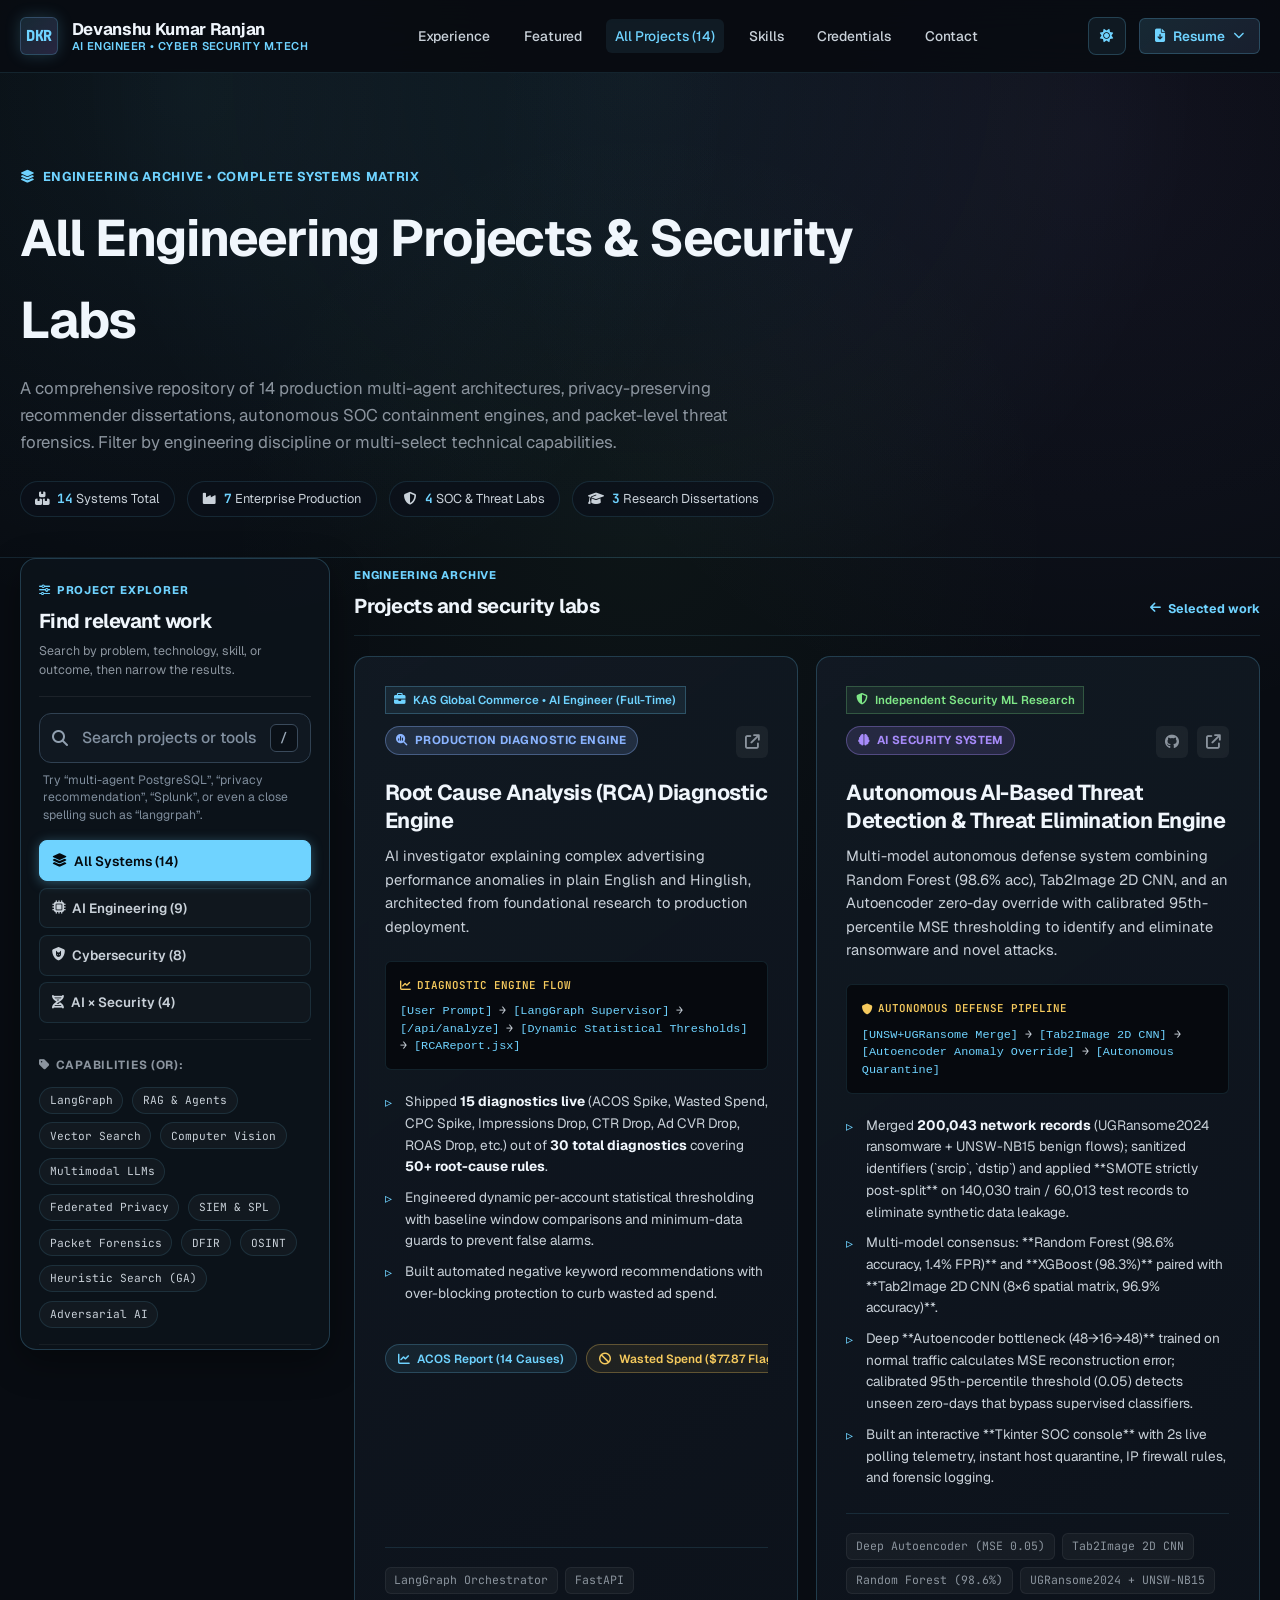
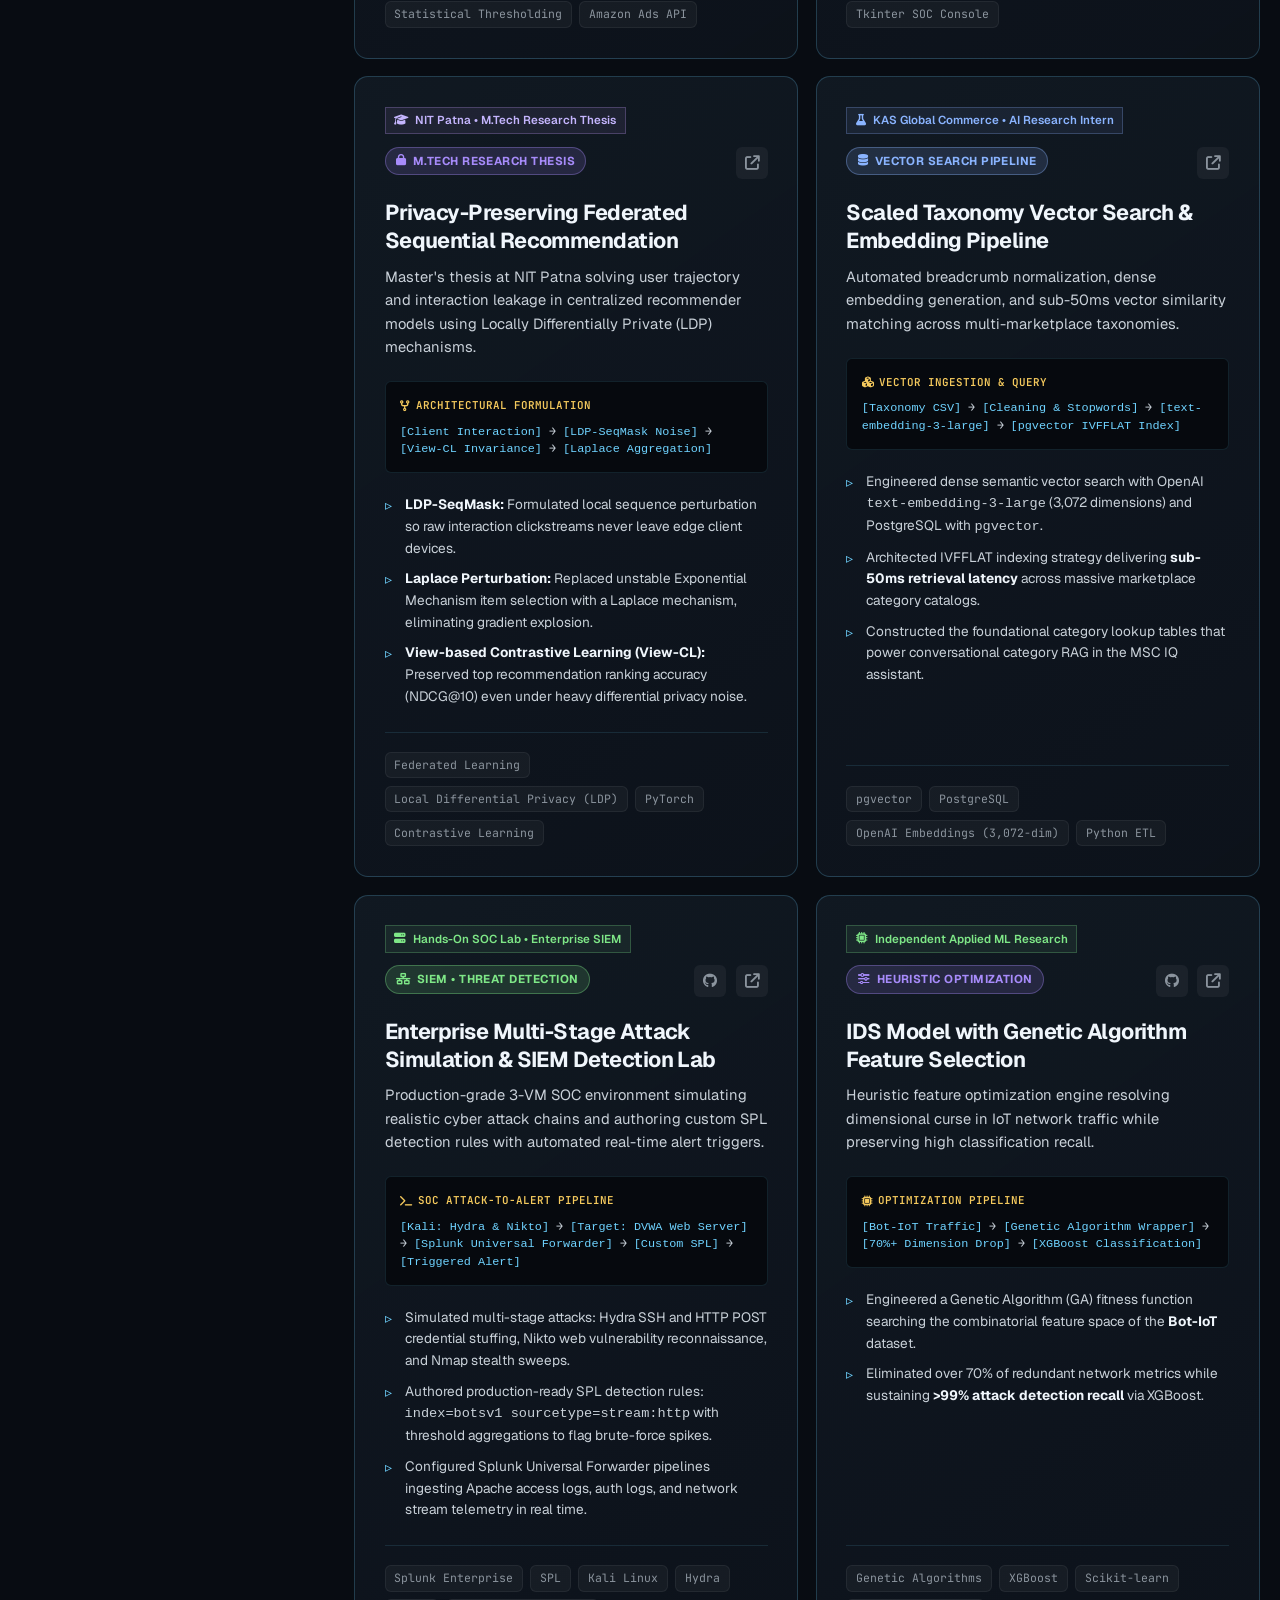
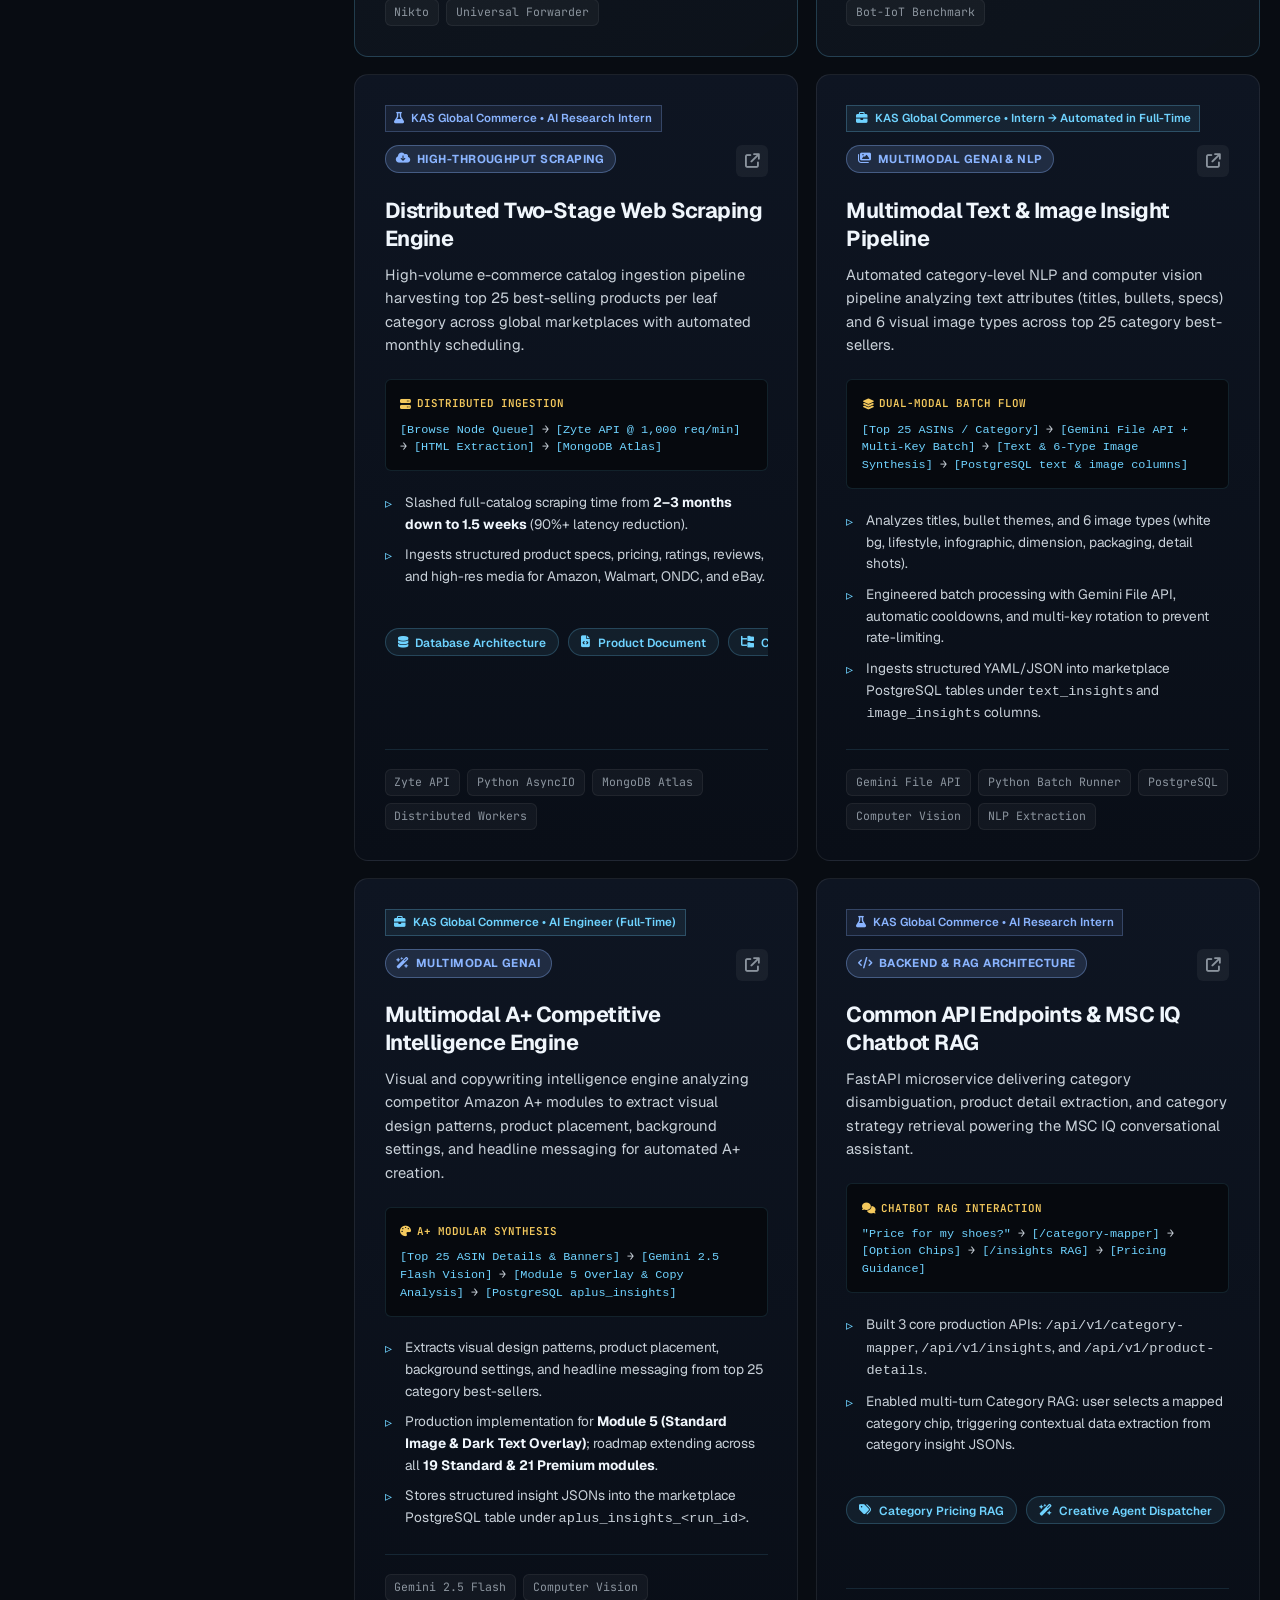
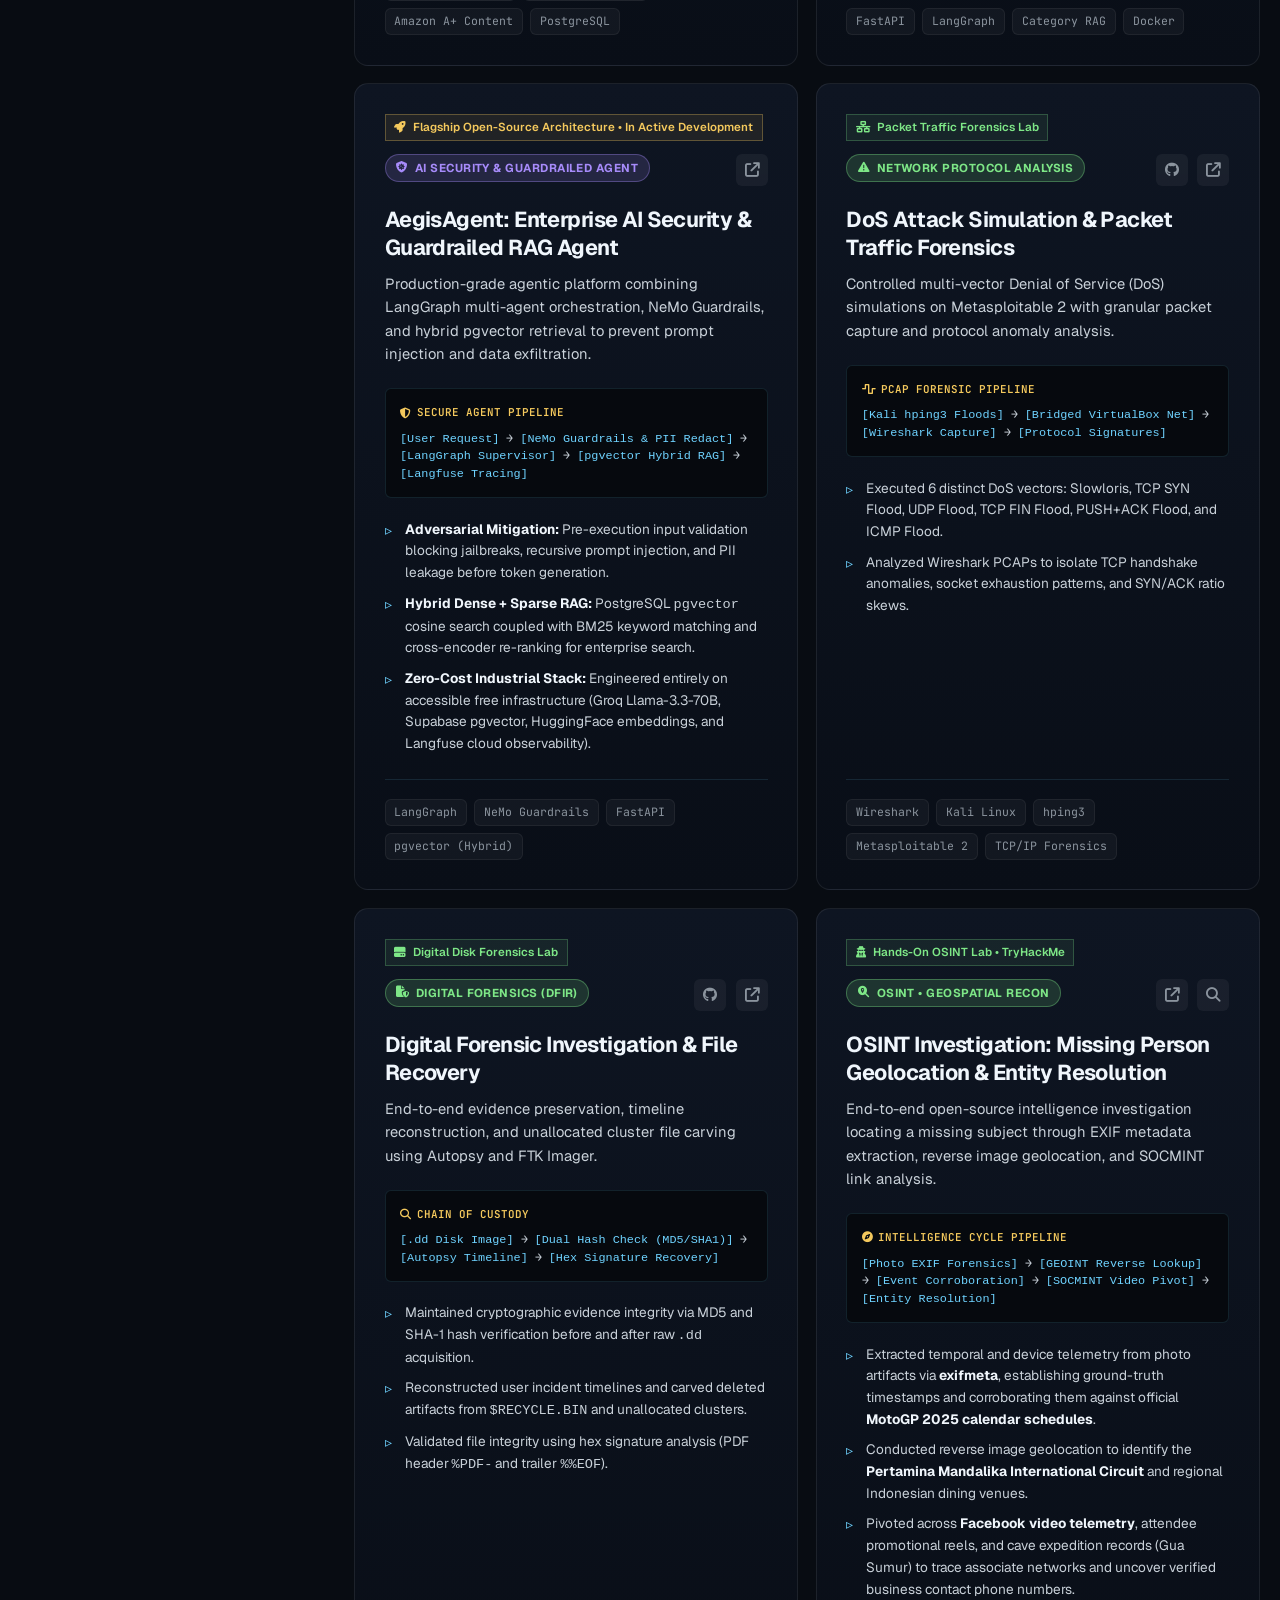
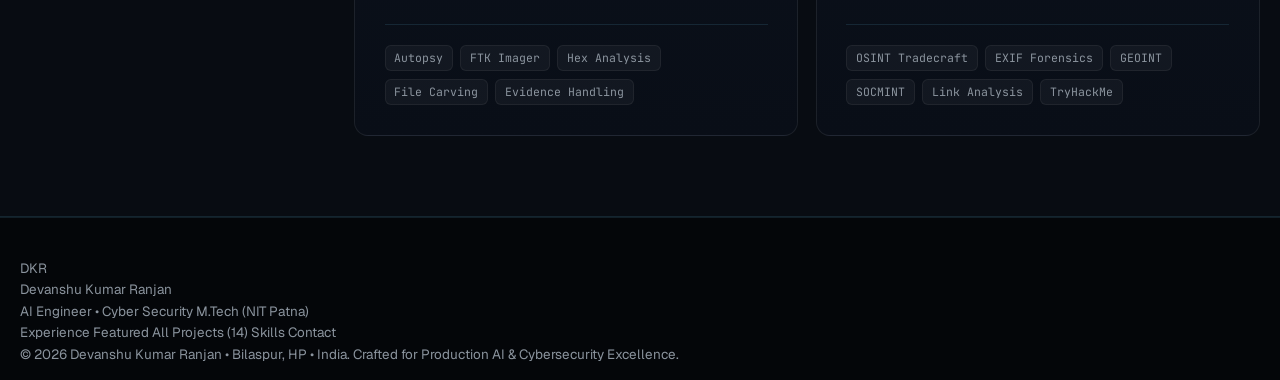
==== commit ca1fb5f3: "structure change" ====
--- a/projects.html
+++ b/projects.html
@@ -3,6 +3,13 @@
 <head>
   <meta charset="UTF-8">
   <meta name="viewport" content="width=device-width, initial-scale=1.0">
+  <script>
+    try {
+      document.documentElement.dataset.theme = localStorage.getItem('portfolio-theme') === 'light' ? 'light' : 'dark';
+    } catch (error) {
+      document.documentElement.dataset.theme = 'dark';
+    }
+  </script>
   <title>All Projects &amp; Systems Architecture | Devanshu Kumar Ranjan</title>
   <meta name="description" content="Complete portfolio archive of 14 production AI engines, adversarial cybersecurity SOC laboratories, and privacy-preserving machine learning dissertations by Devanshu Kumar Ranjan.">
 
@@ -17,7 +24,7 @@
   <!-- Main Stylesheet -->
   <link rel="stylesheet" href="style.css">
 </head>
-<body>
+<body class="projects-archive-page">
 
   <!-- ========================================================================
        STICKY NAVIGATION HEADER
@@ -44,6 +51,11 @@
       </nav>
 
       <div class="nav-actions">
+        <button class="theme-toggle" id="themeToggle" type="button" aria-label="Switch to light theme" title="Switch to light theme">
+          <i class="fa-solid fa-sun theme-icon-light" aria-hidden="true"></i>
+          <i class="fa-solid fa-moon theme-icon-dark" aria-hidden="true"></i>
+        </button>
+
         <!-- Dual Resume Dropdown -->
         <div class="dropdown">
           <button class="btn-resume" id="resumeDropdownToggle" aria-haspopup="true" aria-expanded="false">
@@ -69,7 +81,7 @@
           </div>
         </div>
 
-        <button class="mobile-nav-toggle" aria-label="Toggle navigation menu">
+        <button class="mobile-nav-toggle" aria-label="Toggle navigation menu" aria-expanded="false">
           <i class="fa-solid fa-bars"></i>
         </button>
       </div>
@@ -117,7 +129,40 @@
          ======================================================================== -->
     <section class="projects-filter-section" style="padding: 0 0 5rem 0;">
       <div class="container">
-        <div class="projects-filter-wrapper">
+        <div class="projects-explorer-layout">
+        <aside class="projects-filter-wrapper" aria-label="Project search and filters">
+          <div class="filter-sidebar-heading">
+            <span class="filter-sidebar-kicker"><i class="fa-solid fa-sliders"></i> Project explorer</span>
+            <h2>Find relevant work</h2>
+            <p>Search by problem, technology, skill, or outcome, then narrow the results.</p>
+          </div>
+
+          <!-- Intelligent local search: titles, descriptions, tools, skills, aliases and outcomes -->
+          <div class="project-search-area">
+            <div class="project-search-box">
+              <i class="fa-solid fa-magnifying-glass" aria-hidden="true"></i>
+              <label class="sr-only" for="projectSearchInput">Search projects, tools, skills, and outcomes</label>
+              <input
+                type="search"
+                id="projectSearchInput"
+                autocomplete="off"
+                spellcheck="false"
+                placeholder="Search projects or tools…"
+                aria-describedby="projectSearchHelp"
+                aria-controls="searchSuggestions"
+                aria-autocomplete="list"
+              >
+              <kbd class="search-shortcut" aria-hidden="true">/</kbd>
+              <button class="search-clear-btn" id="searchClearBtn" type="button" aria-label="Clear project search" hidden>
+                <i class="fa-solid fa-xmark"></i>
+              </button>
+            </div>
+            <div class="search-suggestions" id="searchSuggestions" role="listbox" aria-label="Search suggestions" hidden></div>
+            <p class="project-search-help" id="projectSearchHelp">
+              Try “multi-agent PostgreSQL”, “privacy recommendation”, “Splunk”, or even a close spelling such as “langgrpah”.
+            </p>
+          </div>
+
           <!-- Row 1: Section Tabs -->
           <div class="filter-row-sections">
             <div class="filter-section-tabs" role="tablist" aria-label="Discipline Tabs">
@@ -164,7 +209,7 @@
 
           <!-- Filter Controls Bar -->
           <div class="filter-controls-bar">
-            <div class="filter-results-count">
+            <div class="filter-results-count" aria-live="polite">
               Showing <strong id="resultsCount">14</strong> of 14 Systems
             </div>
 
@@ -177,10 +222,19 @@
               <span>Clear filters</span>
             </button>
           </div>
-        </div>
-
-        <!-- Full Archive Cards Grid (All 14 Cards) -->
-        <div class="cards-grid" id="archiveCardsGrid">
+        </aside>
+
+        <div class="projects-results-area">
+          <div class="archive-results-heading">
+            <div>
+              <span class="archive-results-kicker">Engineering archive</span>
+              <h2>Projects and security labs</h2>
+            </div>
+            <a href="index.html#projects" class="archive-back-link"><i class="fa-solid fa-arrow-left"></i> Selected work</a>
+          </div>
+
+          <!-- Full Archive Cards Grid (All 14 Cards) -->
+          <div class="cards-grid" id="archiveCardsGrid">
           <!-- 1. RCA Diagnostic Engine (AI) -->
           <article class="project-card featured-card" id="proj-rca-engine" data-featured="true" data-category="ai" data-project="rca-engine" data-tags="LangGraph,RAG & Agents,Vector Search">
             <div class="provenance-badge badge-fulltime">
@@ -865,6 +919,8 @@
               <span>Clear filters &amp; show all systems</span>
             </button>
           </div>
+          </div>
+        </div>
         </div>
       </div>
     </section>
--- a/style.css
+++ b/style.css
@@ -2835,7 +2835,6 @@
   .mobile-nav-toggle {
     display: block;
   }
-}
   .cards-grid {
     grid-template-columns: 1fr;
   }
@@ -3314,3 +3313,1455 @@
     align-items: flex-start;
   }
 }
+
+/* ==========================================================================
+   2026 PORTFOLIO REFINEMENT
+   Focused homepage, calmer visual hierarchy, responsive archive search.
+   ========================================================================== */
+
+.sr-only {
+  position: absolute;
+  width: 1px;
+  height: 1px;
+  padding: 0;
+  margin: -1px;
+  overflow: hidden;
+  clip: rect(0, 0, 0, 0);
+  white-space: nowrap;
+  border: 0;
+}
+
+a:focus-visible,
+button:focus-visible,
+input:focus-visible,
+[role="button"]:focus-visible {
+  outline: 3px solid rgba(111, 211, 255, 0.55);
+  outline-offset: 3px;
+}
+
+/* Calm the decorative treatment and improve reading rhythm. */
+.home-page section {
+  padding-block: clamp(4rem, 7vw, 6.5rem);
+}
+
+.home-page .section-header {
+  max-width: 780px;
+  margin-bottom: 2.5rem;
+}
+
+.home-page .section-tag {
+  font-family: var(--font-main);
+  letter-spacing: 0.07em;
+  font-size: 0.74rem;
+}
+
+.home-page .section-desc {
+  color: #9da9b7;
+  line-height: 1.7;
+}
+
+.home-page .project-card,
+.home-page .skill-category-card,
+.home-page .cert-card,
+.home-page .contact-card,
+.home-page .resume-card {
+  box-shadow: none;
+}
+
+/* Focused hero */
+.home-page .hero-section {
+  min-height: min(820px, calc(100vh - 72px));
+  display: flex;
+  align-items: center;
+  padding-block: clamp(4rem, 8vw, 7.5rem);
+}
+
+.home-page .hero-grid {
+  grid-template-columns: minmax(0, 1.18fr) minmax(360px, 0.82fr);
+  gap: clamp(3rem, 7vw, 6.5rem);
+}
+
+.home-page .hero-content,
+.home-page .hero-grid > * {
+  min-width: 0;
+}
+
+.home-page .hero-badge-wrap {
+  border-radius: 8px;
+  background: rgba(111, 211, 255, 0.06);
+  font-size: 0.7rem;
+  margin-bottom: 1.65rem;
+}
+
+.home-page .hero-title {
+  font-size: clamp(3rem, 5.2vw, 4.65rem);
+  line-height: 1.02;
+  letter-spacing: -0.052em;
+  max-width: 820px;
+  margin-bottom: 1.55rem;
+}
+
+.home-page .hero-subtitle {
+  max-width: 690px;
+  font-size: clamp(1.02rem, 1.4vw, 1.16rem);
+  line-height: 1.72;
+  color: #b8c2ce;
+}
+
+.home-page .hero-ctas {
+  margin-bottom: 0;
+  gap: 0.75rem;
+}
+
+.home-page .hero-impact-card {
+  background: linear-gradient(155deg, rgba(17, 26, 37, 0.96), rgba(9, 15, 23, 0.96));
+  border: 1px solid rgba(111, 211, 255, 0.2);
+  border-radius: 18px;
+  padding: clamp(1.5rem, 3vw, 2.2rem);
+  box-shadow: 0 24px 70px rgba(0, 0, 0, 0.28);
+  position: relative;
+  overflow: hidden;
+}
+
+.home-page .hero-impact-card::before {
+  content: '';
+  position: absolute;
+  inset: 0 auto auto 0;
+  width: 100%;
+  height: 2px;
+  background: linear-gradient(90deg, var(--cyan), var(--ai-violet), transparent 85%);
+}
+
+.impact-card-kicker {
+  display: flex;
+  align-items: center;
+  gap: 0.5rem;
+  color: var(--cyan);
+  font-size: 0.74rem;
+  font-weight: 700;
+  text-transform: uppercase;
+  letter-spacing: 0.07em;
+  margin-bottom: 0.85rem;
+}
+
+.hero-impact-card h2 {
+  font-size: clamp(1.35rem, 2vw, 1.75rem);
+  line-height: 1.25;
+  letter-spacing: -0.025em;
+  margin-bottom: 1.5rem;
+}
+
+.hero-impact-list {
+  display: grid;
+  gap: 0;
+  border-block: 1px solid rgba(255, 255, 255, 0.07);
+}
+
+.hero-impact-item {
+  display: grid;
+  grid-template-columns: minmax(92px, 0.36fr) 1fr;
+  align-items: center;
+  gap: 1rem;
+  padding: 1.05rem 0;
+  border-bottom: 1px solid rgba(255, 255, 255, 0.07);
+}
+
+.hero-impact-item:last-child {
+  border-bottom: 0;
+}
+
+.hero-impact-item strong {
+  color: var(--cyan);
+  font-size: clamp(1.35rem, 2vw, 1.7rem);
+  line-height: 1;
+  letter-spacing: -0.035em;
+}
+
+.hero-impact-item span {
+  color: #b8c2ce;
+  font-size: 0.86rem;
+  line-height: 1.45;
+}
+
+.impact-card-note {
+  color: var(--text-muted);
+  font-size: 0.78rem;
+  line-height: 1.55;
+  margin-top: 1.15rem;
+}
+
+/* Preserve all experience content while making it easier to scan. */
+.home-page .experience-card {
+  padding: clamp(1.35rem, 3vw, 2.25rem);
+  background: rgba(13, 19, 27, 0.72);
+  box-shadow: none;
+}
+
+.home-page .exp-kpi-tile,
+.home-page .exp-role-card,
+.home-page .exp-promotion-track {
+  background: rgba(6, 10, 16, 0.5);
+}
+
+.home-page .exp-kpi-tile:hover,
+.home-page .project-card:hover,
+.home-page .contact-card:hover {
+  transform: translateY(-2px);
+}
+
+.home-page .role-bullet-list li {
+  color: #b5c0cc;
+  line-height: 1.7;
+}
+
+/* Homepage contains exactly three concise flagship cards. */
+.home-page #projects .mode-switcher-bar {
+  display: none;
+}
+
+.home-page #homepageCardsGrid {
+  grid-template-columns: repeat(3, minmax(0, 1fr));
+  gap: 1.25rem;
+}
+
+.home-page #homepageCardsGrid .project-card {
+  display: none !important;
+}
+
+.home-page #homepageCardsGrid .project-card[data-project="mtech-dissertation"],
+.home-page #homepageCardsGrid .project-card[data-project="hermes-ids"],
+.home-page #homepageCardsGrid .project-card[data-project="rca-engine"] {
+  display: flex !important;
+  justify-content: flex-start;
+  min-height: 360px;
+  padding: 1.5rem;
+  border-radius: 14px;
+  background: rgba(13, 20, 30, 0.82);
+}
+
+.home-page #homepageCardsGrid .blueprint-box,
+.home-page #homepageCardsGrid .project-highlights,
+.home-page #homepageCardsGrid .screenshot-preview-strip {
+  display: none;
+}
+
+.home-page #homepageCardsGrid .provenance-badge {
+  position: static;
+  order: -2;
+  width: fit-content;
+  margin-bottom: 1rem;
+  font-size: 0.66rem;
+}
+
+.home-page #homepageCardsGrid .project-card-header {
+  order: -1;
+  margin-bottom: 1rem;
+}
+
+.home-page #homepageCardsGrid .project-title {
+  font-size: 1.28rem;
+  line-height: 1.32;
+}
+
+.home-page #homepageCardsGrid .project-desc {
+  color: #aeb9c6;
+  line-height: 1.65;
+  margin-bottom: 1.4rem;
+}
+
+.home-page #homepageCardsGrid .tech-stack {
+  margin-top: auto;
+}
+
+.home-page .projects-archive-banner {
+  margin-top: 1.5rem;
+  background: rgba(13, 19, 27, 0.64);
+  box-shadow: none;
+}
+
+/* Compact capability matrix */
+.home-page .skills-grid {
+  gap: 1rem;
+}
+
+.home-page .skill-category-card {
+  padding: 1.35rem;
+  border-radius: 12px;
+  background: rgba(13, 19, 27, 0.72);
+}
+
+.home-page .skill-category-header {
+  margin-bottom: 1rem;
+}
+
+.home-page .skill-items-list {
+  gap: 0;
+}
+
+.home-page .skill-item {
+  padding: 0.7rem 0;
+  border-top: 1px solid rgba(255, 255, 255, 0.06);
+}
+
+.home-page .skill-item-info {
+  display: block;
+}
+
+.home-page .skill-name,
+.home-page .skill-desc {
+  display: block;
+}
+
+.home-page .skill-desc {
+  margin-top: 0.18rem;
+}
+
+/* Intelligent project search */
+.projects-archive-page .projects-page-hero {
+  padding: clamp(4rem, 7vw, 6rem) 0 2.5rem;
+}
+
+.projects-archive-page .projects-page-hero .section-title {
+  font-size: clamp(2.2rem, 4vw, 3.5rem);
+  max-width: 850px;
+}
+
+.projects-archive-page .projects-filter-wrapper {
+  padding: 1.25rem;
+  gap: 1rem;
+  border-radius: 16px;
+  background: rgba(13, 19, 27, 0.9);
+}
+
+.project-search-area {
+  position: relative;
+  z-index: 20;
+}
+
+.project-search-box {
+  min-height: 58px;
+  display: flex;
+  align-items: center;
+  gap: 0.85rem;
+  padding: 0 1rem;
+  background: #101821;
+  border: 1px solid #304152;
+  border-radius: 12px;
+  transition: border-color var(--transition-fast), box-shadow var(--transition-fast), background var(--transition-fast);
+}
+
+.project-search-box:focus-within {
+  border-color: var(--cyan);
+  background: #111c27;
+  box-shadow: 0 0 0 4px rgba(111, 211, 255, 0.09);
+}
+
+.project-search-box > i {
+  color: #91a0b0;
+}
+
+#projectSearchInput {
+  flex: 1;
+  min-width: 0;
+  border: 0;
+  outline: 0;
+  background: transparent;
+  color: var(--text-primary);
+  font: 500 0.98rem/1.4 var(--font-main);
+}
+
+#projectSearchInput::placeholder {
+  color: #8290a0;
+}
+
+#projectSearchInput::-webkit-search-cancel-button {
+  display: none;
+}
+
+.search-shortcut {
+  display: grid;
+  place-items: center;
+  min-width: 28px;
+  height: 28px;
+  padding: 0 0.4rem;
+  border: 1px solid #3a4a5b;
+  border-radius: 6px;
+  background: #0a1017;
+  color: #9aa8b7;
+  font: 600 0.76rem/1 var(--font-mono);
+}
+
+.search-clear-btn {
+  width: 32px;
+  height: 32px;
+  border-radius: 7px;
+  color: #9aa8b7;
+  background: rgba(255, 255, 255, 0.05);
+}
+
+.search-clear-btn:hover {
+  color: var(--text-primary);
+  background: rgba(255, 255, 255, 0.1);
+}
+
+.project-search-help {
+  margin: 0.55rem 0.25rem 0;
+  color: #7f8d9c;
+  font-size: 0.76rem;
+}
+
+.search-suggestions {
+  position: absolute;
+  top: 64px;
+  left: 0;
+  right: 0;
+  padding: 0.45rem;
+  background: #111a24;
+  border: 1px solid #34485a;
+  border-radius: 12px;
+  box-shadow: 0 18px 45px rgba(0, 0, 0, 0.5);
+}
+
+.search-suggestion {
+  width: 100%;
+  display: flex;
+  align-items: center;
+  gap: 0.75rem;
+  padding: 0.72rem 0.8rem;
+  border-radius: 8px;
+  color: #c7d0da;
+  text-align: left;
+}
+
+.search-suggestion i {
+  color: #718092;
+  transform: rotate(90deg);
+}
+
+.search-suggestion:hover,
+.search-suggestion.active {
+  color: #fff;
+  background: rgba(111, 211, 255, 0.09);
+}
+
+.projects-archive-page .filter-row-sections {
+  padding-block: 0.2rem 1rem;
+}
+
+.projects-archive-page .filter-section-tabs {
+  border-radius: 10px;
+  background: #0a1017;
+}
+
+.projects-archive-page .filter-section-tab {
+  border-radius: 8px;
+}
+
+.projects-archive-page #archiveCardsGrid {
+  grid-template-columns: repeat(2, minmax(0, 1fr));
+  gap: 1.25rem;
+}
+
+.projects-archive-page #archiveCardsGrid .project-card {
+  border-radius: 14px;
+  box-shadow: none;
+}
+
+.search-match-reason {
+  display: flex;
+  align-items: center;
+  gap: 0.45rem;
+  width: fit-content;
+  margin: -0.55rem 0 1.15rem;
+  padding: 0.28rem 0.62rem;
+  border: 1px solid rgba(167, 139, 250, 0.26);
+  border-radius: 999px;
+  background: rgba(167, 139, 250, 0.08);
+  color: #c4b5fd;
+  font-size: 0.68rem;
+  font-weight: 650;
+}
+
+.search-result-card {
+  border-color: rgba(111, 211, 255, 0.2) !important;
+}
+
+@media (max-width: 1100px) {
+  .home-page .hero-grid {
+    gap: 2.5rem;
+  }
+
+  .home-page #homepageCardsGrid {
+    grid-template-columns: repeat(2, minmax(0, 1fr));
+  }
+
+  .home-page #homepageCardsGrid .project-card[data-project="rca-engine"] {
+    grid-column: 1 / -1;
+    min-height: 320px;
+  }
+}
+
+@media (max-width: 960px) {
+  .nav-container {
+    position: relative;
+  }
+
+  .brand,
+  .brand-link {
+    min-width: 0;
+  }
+
+  .brand-text {
+    min-width: 0;
+  }
+
+  .brand-name {
+    overflow: hidden;
+    text-overflow: ellipsis;
+  }
+
+  .home-page .hero-section {
+    min-height: auto;
+  }
+
+  .home-page .hero-grid {
+    grid-template-columns: minmax(0, 1fr);
+  }
+
+  .projects-archive-page #archiveCardsGrid {
+    grid-template-columns: minmax(0, 1fr);
+  }
+}
+
+@media (max-width: 700px) {
+  .container {
+    width: min(100% - 2rem, var(--max-width));
+  }
+
+  .nav-container {
+    gap: 0.55rem;
+  }
+
+  .brand-role {
+    display: none;
+  }
+
+  .brand-name {
+    font-size: 0.9rem;
+    max-width: 180px;
+  }
+
+  .nav-actions {
+    gap: 0.35rem;
+  }
+
+  .btn-resume {
+    width: 38px;
+    height: 38px;
+    padding: 0;
+    justify-content: center;
+  }
+
+  .btn-resume span,
+  .btn-resume .fa-chevron-down {
+    display: none;
+  }
+
+  .mobile-nav-toggle {
+    width: 38px;
+    height: 38px;
+    padding: 0;
+    place-items: center;
+  }
+
+  .home-page .hero-section {
+    padding-block: 3.3rem 4rem;
+  }
+
+  .home-page .hero-title {
+    font-size: clamp(2.45rem, 11vw, 3.2rem);
+    line-height: 1.04;
+    letter-spacing: -0.045em;
+  }
+
+  .home-page .hero-badge-wrap {
+    max-width: 100%;
+    white-space: normal;
+    line-height: 1.4;
+  }
+
+  .home-page .hero-subtitle {
+    font-size: 1rem;
+  }
+
+  .home-page .hero-ctas {
+    flex-direction: column;
+  }
+
+  .home-page .hero-ctas .btn {
+    width: 100%;
+  }
+
+  .hero-impact-item {
+    grid-template-columns: 88px 1fr;
+  }
+
+  .home-page #homepageCardsGrid {
+    grid-template-columns: minmax(0, 1fr);
+  }
+
+  .home-page #homepageCardsGrid [data-project="rca-engine"] {
+    grid-column: auto;
+  }
+
+  .home-page #homepageCardsGrid .project-card[data-project="mtech-dissertation"],
+  .home-page #homepageCardsGrid .project-card[data-project="hermes-ids"],
+  .home-page #homepageCardsGrid .project-card[data-project="rca-engine"] {
+    min-height: 0;
+  }
+
+  .home-page .experience-card {
+    padding: 1rem;
+  }
+
+  .home-page .company-brand-info {
+    gap: 0.75rem;
+  }
+
+  .home-page .company-logo-badge {
+    width: 42px;
+    height: 42px;
+  }
+
+  .home-page .company-name {
+    font-size: 1.1rem;
+  }
+
+  .home-page .company-tenure-badge {
+    align-items: flex-start;
+    width: 100%;
+  }
+
+  .home-page .exp-kpi-strip {
+    grid-template-columns: minmax(0, 1fr);
+  }
+
+  .home-page .exp-role-card {
+    padding: 1rem;
+  }
+
+  .home-page .role-header,
+  .home-page .intern-collapse-header {
+    align-items: flex-start;
+    flex-direction: column;
+  }
+
+  .home-page .role-bullet-list li {
+    font-size: 0.88rem;
+  }
+
+  .projects-archive-page .projects-filter-wrapper {
+    padding: 0.9rem;
+  }
+
+  .project-search-box {
+    min-height: 54px;
+  }
+
+  .search-shortcut,
+  .project-search-help {
+    display: none;
+  }
+
+  .search-suggestions {
+    top: 60px;
+  }
+
+  .projects-archive-page .filter-section-tabs {
+    display: grid;
+    grid-template-columns: repeat(2, minmax(0, 1fr));
+    width: 100%;
+    border-radius: 10px;
+  }
+
+  .projects-archive-page .filter-section-tab {
+    justify-content: center;
+    padding-inline: 0.6rem;
+    white-space: normal;
+    text-align: center;
+  }
+
+  .projects-archive-page #archiveCardsGrid .project-card {
+    padding: 1.15rem;
+  }
+}
+
+@media (max-width: 390px) {
+  .brand-name {
+    max-width: 145px;
+  }
+
+  .home-page .hero-title {
+    font-size: 2.35rem;
+  }
+
+  .hero-impact-item {
+    grid-template-columns: 1fr;
+    gap: 0.45rem;
+  }
+}
+
+/* ==========================================================================
+   LIGHT / DARK THEME TOGGLE
+   ========================================================================== */
+
+.theme-toggle {
+  width: 38px;
+  height: 38px;
+  display: grid;
+  place-items: center;
+  flex-shrink: 0;
+  border: 1px solid var(--border-medium);
+  border-radius: 8px;
+  background: rgba(111, 211, 255, 0.07);
+  color: var(--cyan);
+  transition: color var(--transition-fast), background var(--transition-fast), border-color var(--transition-fast), transform var(--transition-fast);
+}
+
+.theme-toggle:hover {
+  color: var(--text-primary);
+  border-color: var(--cyan);
+  background: rgba(111, 211, 255, 0.13);
+  transform: translateY(-1px);
+}
+
+.theme-icon-dark {
+  display: none;
+}
+
+html[data-theme="light"] {
+  color-scheme: light;
+  --bg-darkest: #e9eef5;
+  --bg-primary: #f6f8fb;
+  --bg-panel: #ffffff;
+  --bg-panel-elevated: #ffffff;
+  --bg-panel-hover: #f0f5fa;
+  --bg-glass: rgba(255, 255, 255, 0.88);
+  --bg-glass-elevated: rgba(255, 255, 255, 0.96);
+  --border-subtle: rgba(15, 52, 76, 0.12);
+  --border-medium: rgba(15, 89, 125, 0.22);
+  --border-strong: rgba(0, 112, 159, 0.42);
+  --border-ai: rgba(63, 94, 170, 0.24);
+  --border-green: rgba(25, 125, 70, 0.28);
+  --cyan: #0077a8;
+  --cyan-glow: rgba(0, 119, 168, 0.18);
+  --ai-blue: #345eb6;
+  --ai-violet: #6d4bd1;
+  --ai-glow: rgba(52, 94, 182, 0.18);
+  --green: #187944;
+  --green-glow: rgba(24, 121, 68, 0.18);
+  --amber: #946200;
+  --amber-glow: rgba(148, 98, 0, 0.16);
+  --red: #b4232f;
+  --text-primary: #111827;
+  --text-secondary: #334155;
+  --text-muted: #64748b;
+  --text-dim: #8491a3;
+}
+
+html[data-theme="light"] .theme-icon-light {
+  display: none;
+}
+
+html[data-theme="light"] .theme-icon-dark {
+  display: inline-block;
+}
+
+html[data-theme="light"] body {
+  background-color: var(--bg-primary);
+  background-image:
+    radial-gradient(circle at 15% 10%, rgba(0, 119, 168, 0.08) 0%, transparent 40%),
+    radial-gradient(circle at 85% 15%, rgba(109, 75, 209, 0.07) 0%, transparent 45%),
+    linear-gradient(to bottom, #f2f6fa 0%, #f8fafc 520px, #f6f8fb 100%);
+}
+
+html[data-theme="light"] .site-header {
+  background: rgba(255, 255, 255, 0.9);
+  border-bottom-color: rgba(15, 52, 76, 0.12);
+}
+
+html[data-theme="light"] .site-header.scrolled {
+  box-shadow: 0 10px 30px rgba(30, 52, 70, 0.1);
+}
+
+html[data-theme="light"] .brand-icon {
+  background: linear-gradient(135deg, rgba(0, 119, 168, 0.1), rgba(109, 75, 209, 0.1));
+  box-shadow: none;
+}
+
+html[data-theme="light"] .dropdown-menu,
+html[data-theme="light"] .nav-links[style*="position: absolute"] {
+  background: #ffffff !important;
+  box-shadow: 0 16px 40px rgba(30, 52, 70, 0.16);
+}
+
+html[data-theme="light"] .hero-gradient-text {
+  background: linear-gradient(135deg, #111827 12%, #0077a8 62%, #6d4bd1 100%);
+  -webkit-background-clip: text;
+  -webkit-text-fill-color: transparent;
+}
+
+html[data-theme="light"] .home-page .hero-subtitle,
+html[data-theme="light"] .home-page .section-desc,
+html[data-theme="light"] .home-page .project-desc,
+html[data-theme="light"] .home-page .role-bullet-list li,
+html[data-theme="light"] .hero-impact-item span {
+  color: #475569;
+}
+
+html[data-theme="light"] .home-page .hero-impact-card,
+html[data-theme="light"] .home-page .experience-card,
+html[data-theme="light"] .home-page #homepageCardsGrid .project-card,
+html[data-theme="light"] .home-page .skill-category-card,
+html[data-theme="light"] .home-page .projects-archive-banner,
+html[data-theme="light"] .contact-card,
+html[data-theme="light"] .resume-card,
+html[data-theme="light"] .cert-card {
+  background: rgba(255, 255, 255, 0.92);
+  border-color: rgba(15, 89, 125, 0.16);
+  box-shadow: 0 14px 38px rgba(42, 63, 82, 0.07);
+}
+
+html[data-theme="light"] .home-page .exp-kpi-tile,
+html[data-theme="light"] .home-page .exp-role-card,
+html[data-theme="light"] .home-page .exp-promotion-track,
+html[data-theme="light"] .company-tenure-badge {
+  background: #f6f9fc;
+}
+
+html[data-theme="light"] .project-card,
+html[data-theme="light"] .project-card.featured-card {
+  background: #ffffff;
+  border-color: rgba(15, 89, 125, 0.16);
+  box-shadow: 0 10px 30px rgba(42, 63, 82, 0.07);
+}
+
+html[data-theme="light"] .project-card:hover {
+  background: #ffffff;
+  border-color: rgba(0, 119, 168, 0.4);
+  box-shadow: 0 18px 40px rgba(42, 63, 82, 0.11);
+}
+
+html[data-theme="light"] .blueprint-box,
+html[data-theme="light"] .pipeline-container,
+html[data-theme="light"] .pipeline-active-detail {
+  background: #f5f8fb;
+}
+
+html[data-theme="light"] .tech-tag,
+html[data-theme="light"] .exp-tech-tag,
+html[data-theme="light"] .meta-pill,
+html[data-theme="light"] .stat-pill,
+html[data-theme="light"] .capability-tag {
+  background: rgba(15, 89, 125, 0.045);
+  border-color: rgba(15, 89, 125, 0.13);
+}
+
+html[data-theme="light"] .contact-section,
+html[data-theme="light"] .resume-download-section,
+html[data-theme="light"] .projects-page-hero {
+  background: linear-gradient(180deg, rgba(238, 245, 250, 0.75), rgba(246, 248, 251, 0.95));
+}
+
+html[data-theme="light"] .projects-archive-page .projects-filter-wrapper {
+  background: rgba(255, 255, 255, 0.94);
+  border-color: rgba(15, 89, 125, 0.2);
+  box-shadow: 0 14px 38px rgba(42, 63, 82, 0.08);
+}
+
+html[data-theme="light"] .project-search-box,
+html[data-theme="light"] .filter-section-tabs,
+html[data-theme="light"] .search-shortcut,
+html[data-theme="light"] .filter-active-summary {
+  background: #f4f7fa;
+  color: var(--text-secondary);
+}
+
+html[data-theme="light"] .project-search-box:focus-within {
+  background: #ffffff;
+}
+
+html[data-theme="light"] .search-suggestions {
+  background: #ffffff;
+  border-color: rgba(15, 89, 125, 0.25);
+  box-shadow: 0 18px 45px rgba(42, 63, 82, 0.16);
+}
+
+html[data-theme="light"] .search-suggestion {
+  color: var(--text-secondary);
+}
+
+html[data-theme="light"] .search-suggestion:hover,
+html[data-theme="light"] .search-suggestion.active {
+  color: var(--text-primary);
+}
+
+html[data-theme="light"] .modal-backdrop {
+  background: rgba(28, 39, 52, 0.55);
+}
+
+html[data-theme="light"] .modal-content,
+html[data-theme="light"] .case-study-modal-content {
+  background: #ffffff !important;
+  box-shadow: 0 25px 70px rgba(35, 50, 65, 0.25);
+}
+
+html[data-theme="light"] .case-study-text,
+html[data-theme="light"] .sidebar-block {
+  background: #f5f8fb;
+  color: var(--text-secondary);
+}
+
+html[data-theme="light"] .site-footer {
+  background: #eaf0f6;
+}
+
+@media (prefers-reduced-motion: no-preference) {
+  body,
+  .site-header,
+  .project-card,
+  .hero-impact-card,
+  .experience-card,
+  .projects-filter-wrapper,
+  .modal-content {
+    transition: background-color 0.22s ease, color 0.22s ease, border-color 0.22s ease, box-shadow 0.22s ease;
+  }
+}
+
+/* ==========================================================================
+   PROJECT EXPLORER: FILTER SIDEBAR + RESULTS
+   ========================================================================== */
+
+.projects-explorer-layout {
+  display: grid;
+  grid-template-columns: minmax(270px, 310px) minmax(0, 1fr);
+  align-items: start;
+  gap: 1.5rem;
+}
+
+.projects-explorer-layout .projects-filter-wrapper {
+  position: sticky;
+  top: 88px;
+  max-height: calc(100vh - 108px);
+  overflow-y: auto;
+  margin: 0;
+  padding: 1.1rem;
+  gap: 1rem;
+  scrollbar-width: thin;
+}
+
+.filter-sidebar-heading {
+  padding-bottom: 1rem;
+  border-bottom: 1px solid rgba(255, 255, 255, 0.07);
+}
+
+.filter-sidebar-kicker,
+.archive-results-kicker {
+  display: inline-flex;
+  align-items: center;
+  gap: 0.4rem;
+  color: var(--cyan);
+  font-size: 0.7rem;
+  font-weight: 750;
+  letter-spacing: 0.07em;
+  text-transform: uppercase;
+}
+
+.filter-sidebar-heading h2,
+.archive-results-heading h2 {
+  font-size: 1.25rem;
+  line-height: 1.25;
+  margin-top: 0.45rem;
+}
+
+.filter-sidebar-heading p {
+  color: var(--text-muted);
+  font-size: 0.78rem;
+  line-height: 1.55;
+  margin-top: 0.45rem;
+}
+
+.projects-explorer-layout .project-search-box {
+  min-height: 50px;
+  padding-inline: 0.8rem;
+}
+
+.projects-explorer-layout .project-search-help {
+  line-height: 1.45;
+}
+
+.projects-explorer-layout .filter-row-sections {
+  display: block;
+  padding: 0 0 1rem;
+}
+
+.projects-explorer-layout .filter-section-tabs {
+  display: grid;
+  grid-template-columns: 1fr;
+  width: 100%;
+  padding: 0;
+  gap: 0.4rem;
+  border: 0;
+  border-radius: 0;
+  background: transparent;
+  overflow: visible;
+}
+
+.projects-explorer-layout .filter-section-tab {
+  width: 100%;
+  justify-content: flex-start;
+  padding: 0.65rem 0.75rem;
+  border: 1px solid var(--border-subtle);
+  border-radius: 8px;
+  background: rgba(255, 255, 255, 0.025);
+  text-align: left;
+}
+
+.projects-explorer-layout .filter-section-tab.active,
+.projects-explorer-layout .filter-section-tab.active:hover {
+  color: #04090e;
+  background: var(--cyan);
+  border-color: var(--cyan);
+}
+
+.projects-explorer-layout .filter-section-tab.active[data-section="ai"],
+.projects-explorer-layout .filter-section-tab.active[data-section="ai"]:hover {
+  color: #ffffff;
+  background: var(--ai-blue);
+  border-color: var(--ai-blue);
+}
+
+.projects-explorer-layout .filter-section-tab.active[data-section="security"],
+.projects-explorer-layout .filter-section-tab.active[data-section="security"]:hover {
+  color: #04090e;
+  background: var(--green);
+  border-color: var(--green);
+}
+
+.projects-explorer-layout .filter-section-tab.active[data-section="overlap"],
+.projects-explorer-layout .filter-section-tab.active[data-section="overlap"]:hover {
+  color: #06090f;
+  background: linear-gradient(135deg, #a78bfa 0%, #c084fc 100%);
+  border-color: #a78bfa;
+}
+
+.projects-archive-page #archiveCardsGrid .project-card {
+  scroll-margin-top: 6rem;
+}
+
+.projects-archive-page #archiveCardsGrid .project-card:target {
+  border-color: var(--cyan);
+  box-shadow: 0 0 0 2px var(--cyan-glow), var(--shadow-card);
+}
+
+.projects-explorer-layout .filter-row-tags {
+  align-items: flex-start;
+}
+
+.projects-explorer-layout .tags-label {
+  width: 100%;
+  margin: 0 0 0.2rem;
+}
+
+.projects-explorer-layout .capability-tag {
+  padding: 0.34rem 0.62rem;
+  font-size: 0.7rem;
+}
+
+.projects-explorer-layout .filter-controls-bar {
+  flex-direction: column;
+  align-items: stretch;
+  gap: 0.7rem;
+}
+
+.projects-explorer-layout .filter-active-summary {
+  overflow-wrap: anywhere;
+  line-height: 1.45;
+}
+
+.projects-explorer-layout .btn-clear-filters {
+  justify-content: center;
+  width: 100%;
+  padding-block: 0.5rem;
+}
+
+.projects-results-area {
+  min-width: 0;
+}
+
+.archive-results-heading {
+  display: flex;
+  align-items: flex-end;
+  justify-content: space-between;
+  gap: 1rem;
+  margin-bottom: 1.25rem;
+  padding: 0.2rem 0 1rem;
+  border-bottom: 1px solid var(--border-subtle);
+}
+
+.archive-back-link {
+  display: inline-flex;
+  align-items: center;
+  gap: 0.45rem;
+  color: var(--cyan);
+  font-size: 0.78rem;
+  font-weight: 700;
+  white-space: nowrap;
+}
+
+.archive-back-link:hover {
+  color: var(--text-primary);
+}
+
+.projects-results-area #archiveCardsGrid {
+  grid-template-columns: repeat(2, minmax(0, 1fr));
+  gap: 1.1rem;
+}
+
+@media (max-width: 1100px) {
+  .projects-explorer-layout {
+    grid-template-columns: 270px minmax(0, 1fr);
+  }
+
+  .projects-results-area #archiveCardsGrid {
+    grid-template-columns: minmax(0, 1fr);
+  }
+}
+
+@media (max-width: 900px) {
+  .projects-explorer-layout {
+    grid-template-columns: minmax(0, 1fr);
+  }
+
+  .projects-explorer-layout .projects-filter-wrapper {
+    position: static;
+    max-height: none;
+    overflow: visible;
+  }
+
+  .projects-explorer-layout .filter-section-tabs {
+    grid-template-columns: repeat(4, minmax(0, 1fr));
+  }
+
+  .projects-explorer-layout .filter-section-tab {
+    justify-content: center;
+    text-align: center;
+  }
+}
+
+@media (max-width: 700px) {
+  .projects-explorer-layout .filter-section-tabs {
+    grid-template-columns: repeat(2, minmax(0, 1fr));
+  }
+
+  .archive-results-heading {
+    align-items: flex-start;
+    flex-direction: column;
+  }
+}
+
+/* ==========================================================================
+   LIGHT THEME CONTRAST & INTERACTION AUDIT
+   ========================================================================== */
+
+html[data-theme="light"] {
+  --text-secondary: #344256;
+  --text-muted: #536276;
+  --text-dim: #64748b;
+}
+
+html[data-theme="light"] .home-page .hero-subtitle,
+html[data-theme="light"] .home-page .section-desc,
+html[data-theme="light"] .home-page .project-desc,
+html[data-theme="light"] .home-page .role-bullet-list li,
+html[data-theme="light"] .project-desc,
+html[data-theme="light"] .case-study-summary,
+html[data-theme="light"] .case-study-text,
+html[data-theme="light"] .case-study-findings-list li,
+html[data-theme="light"] .timeline-institution,
+html[data-theme="light"] .cert-info p,
+html[data-theme="light"] .contact-label,
+html[data-theme="light"] .resume-format-meta {
+  color: #3f4f63;
+}
+
+html[data-theme="light"] .exp-kpi-tile .kpi-num {
+  color: #132033;
+}
+
+html[data-theme="light"] .exp-kpi-tile .kpi-lbl,
+html[data-theme="light"] .tenure-label,
+html[data-theme="light"] .track-date,
+html[data-theme="light"] .intern-role-period,
+html[data-theme="light"] .skill-desc,
+html[data-theme="light"] .impact-card-note,
+html[data-theme="light"] .case-study-thumb-caption {
+  color: #56667a;
+}
+
+html[data-theme="light"] .role-bullet-list code {
+  color: #075985;
+  background: #eaf4f9;
+  border-color: #c9e2ed;
+}
+
+html[data-theme="light"] .provenance-badge.badge-research {
+  color: #5f3dc4;
+  background: #f2efff;
+  border-color: #cfc5f5;
+}
+
+html[data-theme="light"] .provenance-badge.badge-personal {
+  color: #067647;
+  background: #edf9f1;
+  border-color: #b7e3c4;
+}
+
+html[data-theme="light"] .provenance-badge.badge-fulltime {
+  color: #026a91;
+  background: #ebf7fc;
+  border-color: #addceb;
+}
+
+html[data-theme="light"] .provenance-badge.badge-intern {
+  color: #344eb5;
+  background: #eef2ff;
+  border-color: #c7d2fe;
+}
+
+html[data-theme="light"] .project-type-badge.badge-overlap {
+  color: #5f3dc4;
+  background: #f1edff;
+  border-color: #c8bdf2;
+}
+
+html[data-theme="light"] .project-type-badge.badge-ai {
+  color: #2453a6;
+  background: #edf3ff;
+  border-color: #bfd1f4;
+}
+
+html[data-theme="light"] .project-type-badge.badge-security {
+  color: #087443;
+  background: #edf9f2;
+  border-color: #b7e2c5;
+}
+
+html[data-theme="light"] .tech-tag,
+html[data-theme="light"] .exp-tech-tag,
+html[data-theme="light"] .sidebar-tag {
+  color: #405166;
+  background: #f4f7fa;
+  border-color: #d5dee7;
+}
+
+html[data-theme="light"] .nav-link:hover,
+html[data-theme="light"] .nav-link.active,
+html[data-theme="light"] .dropdown-item:hover,
+html[data-theme="light"] .filter-section-tab:hover,
+html[data-theme="light"] .search-suggestion:hover,
+html[data-theme="light"] .search-suggestion.active {
+  color: #005f87;
+  background: #e7f3f8;
+}
+
+html[data-theme="light"] .project-icon-link:hover,
+html[data-theme="light"] .company-link:hover,
+html[data-theme="light"] .cert-link:hover,
+html[data-theme="light"] .archive-back-link:hover {
+  color: #005f87;
+  background: #e5f2f7;
+}
+
+html[data-theme="light"] .exp-bullet-link:hover,
+html[data-theme="light"] .exp-related-link:hover {
+  color: #005f87;
+  background: #e5f2f7;
+}
+
+html[data-theme="light"] .btn-secondary:hover {
+  color: #005f87;
+  background: #eaf4f8;
+  border-color: #5ca6c1;
+}
+
+html[data-theme="light"] .intern-collapse-header:hover .intern-summary-right,
+html[data-theme="light"] .intern-collapse-header:focus-visible .intern-summary-right {
+  color: #005f87;
+}
+
+html[data-theme="light"] .cert-card:hover,
+html[data-theme="light"] .contact-card:hover,
+html[data-theme="light"] .resume-card:hover {
+  background: #ffffff;
+  border-color: #6ca9c0;
+  box-shadow: 0 14px 34px rgba(37, 76, 99, 0.12);
+}
+
+html[data-theme="light"] .capability-tag:hover:not(.disabled) {
+  color: #17324a;
+  background: #e9f3f7;
+  border-color: #6ca9c0;
+}
+
+html[data-theme="light"] .capability-tag.active {
+  color: #005f87;
+  background: #dff1f8;
+  border-color: #1682aa;
+  box-shadow: none;
+}
+
+html[data-theme="light"] .filter-section-tab.active,
+html[data-theme="light"] .filter-section-tab.active:hover {
+  color: #ffffff;
+  background: #087da8;
+}
+
+html[data-theme="light"] .filter-section-tab.active[data-section="ai"],
+html[data-theme="light"] .filter-section-tab.active[data-section="ai"]:hover {
+  color: #ffffff;
+  background: #345eb6;
+}
+
+html[data-theme="light"] .filter-section-tab.active[data-section="security"],
+html[data-theme="light"] .filter-section-tab.active[data-section="security"]:hover {
+  color: #ffffff;
+  background: #187944;
+}
+
+html[data-theme="light"] .filter-section-tab.active[data-section="overlap"],
+html[data-theme="light"] .filter-section-tab.active[data-section="overlap"]:hover {
+  color: #ffffff;
+  background: #6d4bd1;
+}
+
+html[data-theme="light"] .projects-explorer-layout .filter-section-tab {
+  background: #f7f9fb;
+  border-color: #d7e0e8;
+}
+
+html[data-theme="light"] .projects-explorer-layout .filter-section-tab.active {
+  background: #087da8;
+  border-color: #087da8;
+}
+
+html[data-theme="light"] .filter-sidebar-heading {
+  border-bottom-color: #dce4eb;
+}
+
+html[data-theme="light"] .archive-results-heading {
+  border-bottom-color: #d5dee7;
+}
+
+/* Case-study modal and pipeline */
+html[data-theme="light"] .case-study-modal-content {
+  color: #172033;
+}
+
+html[data-theme="light"] .case-study-header,
+html[data-theme="light"] .case-study-section {
+  border-color: #d9e2ea;
+}
+
+html[data-theme="light"] .case-study-text {
+  background: #f6f9fb;
+  border-color: #d9e2ea;
+  border-left-color: #087da8;
+}
+
+html[data-theme="light"] .pipeline-container {
+  background-color: #f5f8fb;
+  background-image: radial-gradient(rgba(71, 85, 105, 0.12) 1px, transparent 1px);
+  border-color: #d6e0e8;
+}
+
+html[data-theme="light"] .pipeline-step-node {
+  color: #172033;
+  background: #ffffff;
+  border-color: #cfd9e3;
+  box-shadow: 0 3px 10px rgba(32, 54, 72, 0.05);
+}
+
+html[data-theme="light"] .pipeline-step-node:hover {
+  background: #edf5f9;
+  border-color: #d08b18;
+}
+
+html[data-theme="light"] .pipeline-step-node.active {
+  background: #fff8e8;
+  border-color: #b86d00;
+  box-shadow: 0 0 0 3px rgba(184, 109, 0, 0.1);
+}
+
+html[data-theme="light"] .pipeline-step-name,
+html[data-theme="light"] .pipeline-detail-title {
+  color: #172033;
+}
+
+html[data-theme="light"] .pipeline-step-num,
+html[data-theme="light"] .pipeline-step-icon,
+html[data-theme="light"] .pipeline-instruction,
+html[data-theme="light"] .pipeline-detail-type {
+  color: #52647a;
+}
+
+html[data-theme="light"] .pipeline-active-detail {
+  background: #ffffff;
+  border-color: #d6e0e8;
+  border-left-color: #c77700;
+}
+
+html[data-theme="light"] .pipeline-detail-desc {
+  color: #42536a;
+}
+
+html[data-theme="light"] .pipeline-detail-type {
+  background: #eef2f6;
+}
+
+html[data-theme="light"] .pipeline-chip {
+  color: #006b94;
+  background: #eaf6fb;
+  border-color: #b9deec;
+}
+
+html[data-theme="light"] .case-study-sidebar {
+  background: #f5f8fb;
+  border-color: #d5dee7;
+}
+
+html[data-theme="light"] .sidebar-block {
+  padding: 0.9rem;
+  background: #ffffff;
+  border: 1px solid #d9e2ea;
+  border-radius: 8px;
+}
+
+html[data-theme="light"] .sidebar-label {
+  color: #405166;
+}
+
+html[data-theme="light"] .modal-close-btn {
+  color: #42536a;
+  background: #eef2f6;
+}
+
+html[data-theme="light"] .modal-close-btn:hover {
+  color: #172033;
+  background: #dfe8ef;
+}
+
+html[data-theme="light"] .no-results-box {
+  background: #ffffff;
+  border-color: #9fb7c7;
+}
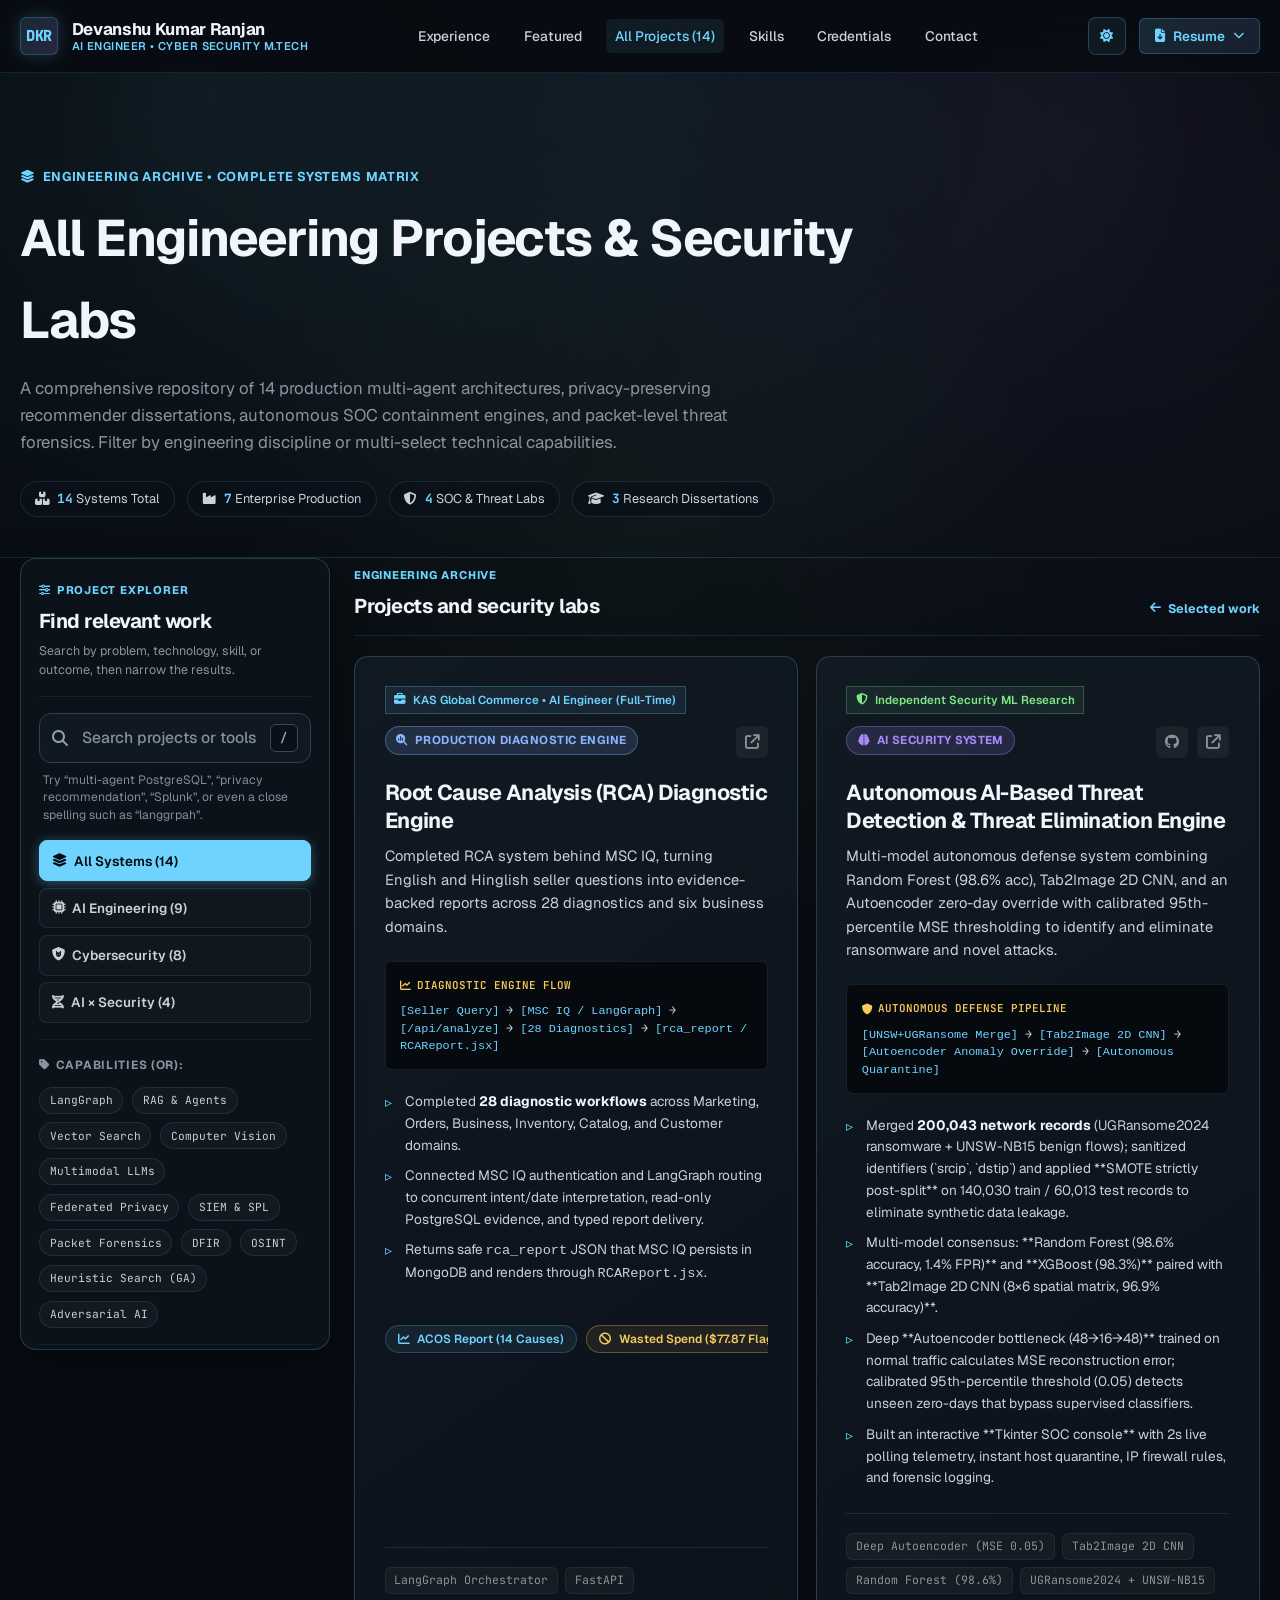
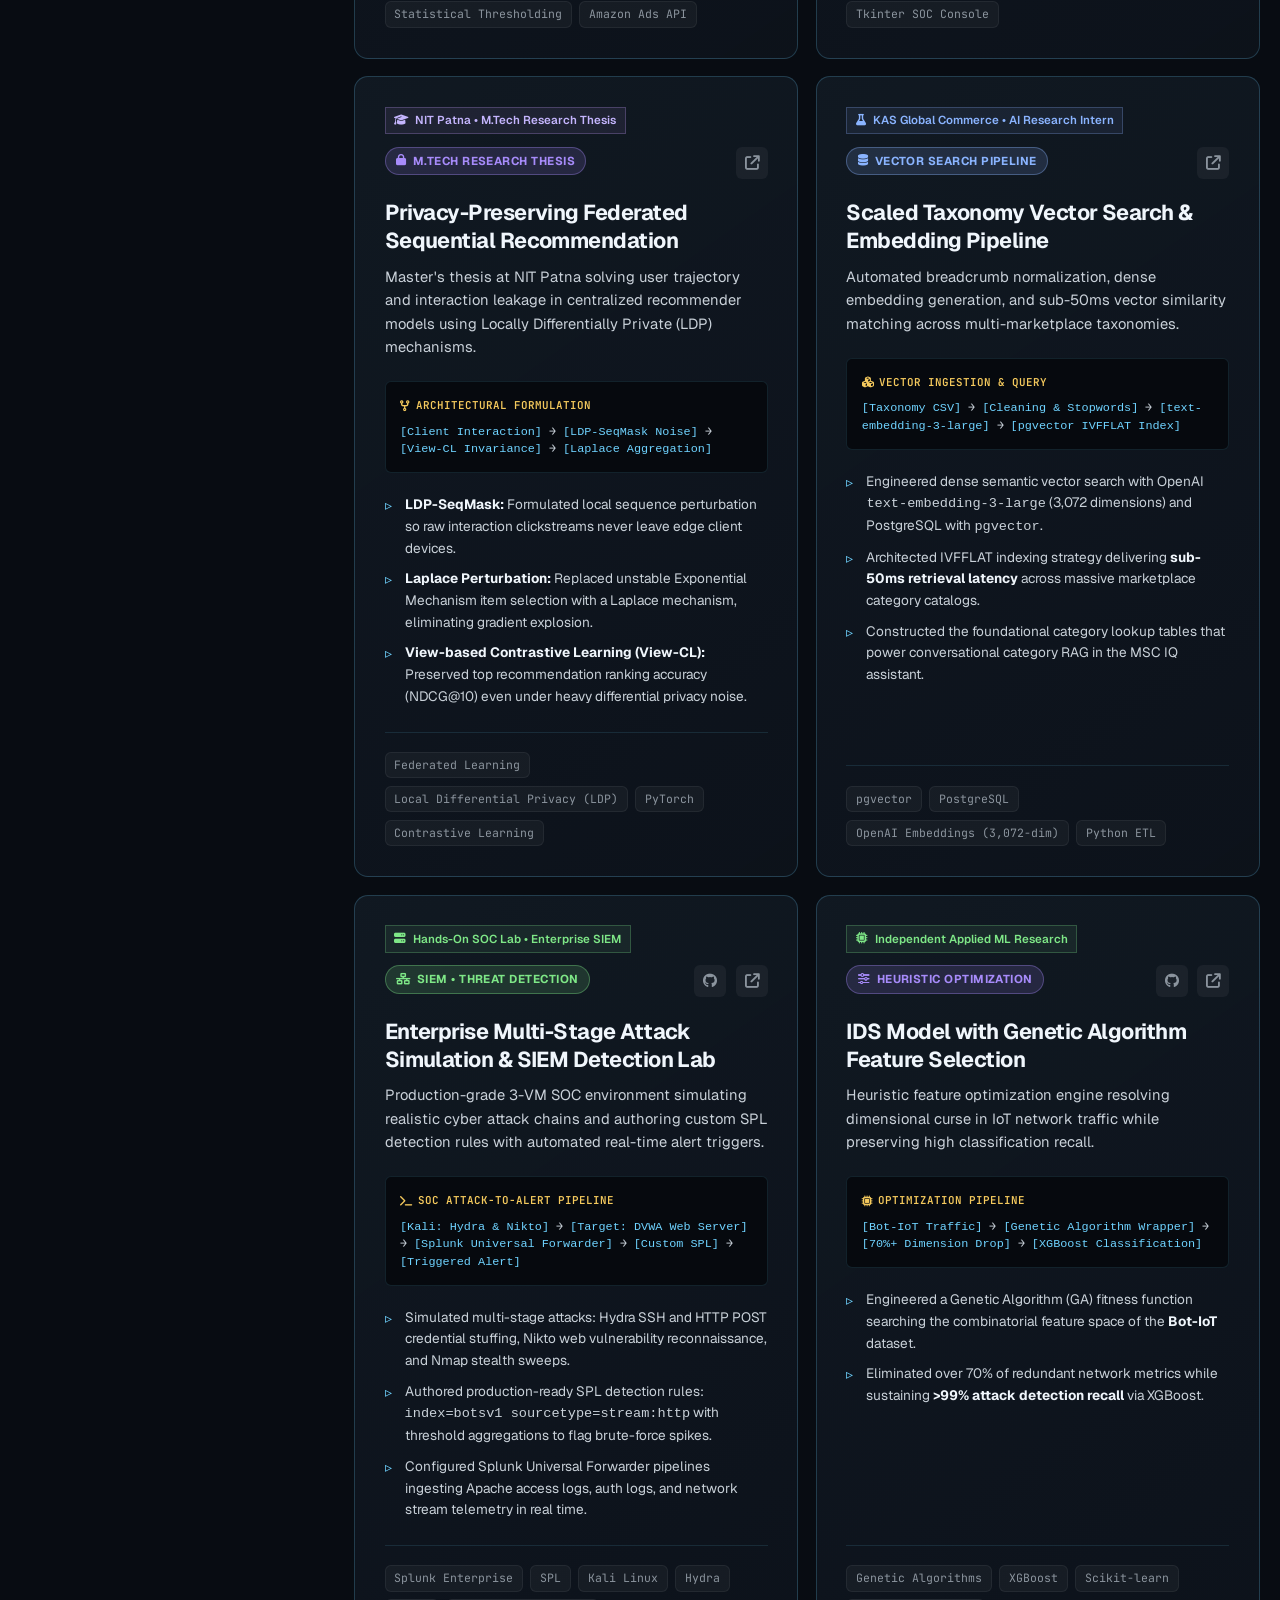
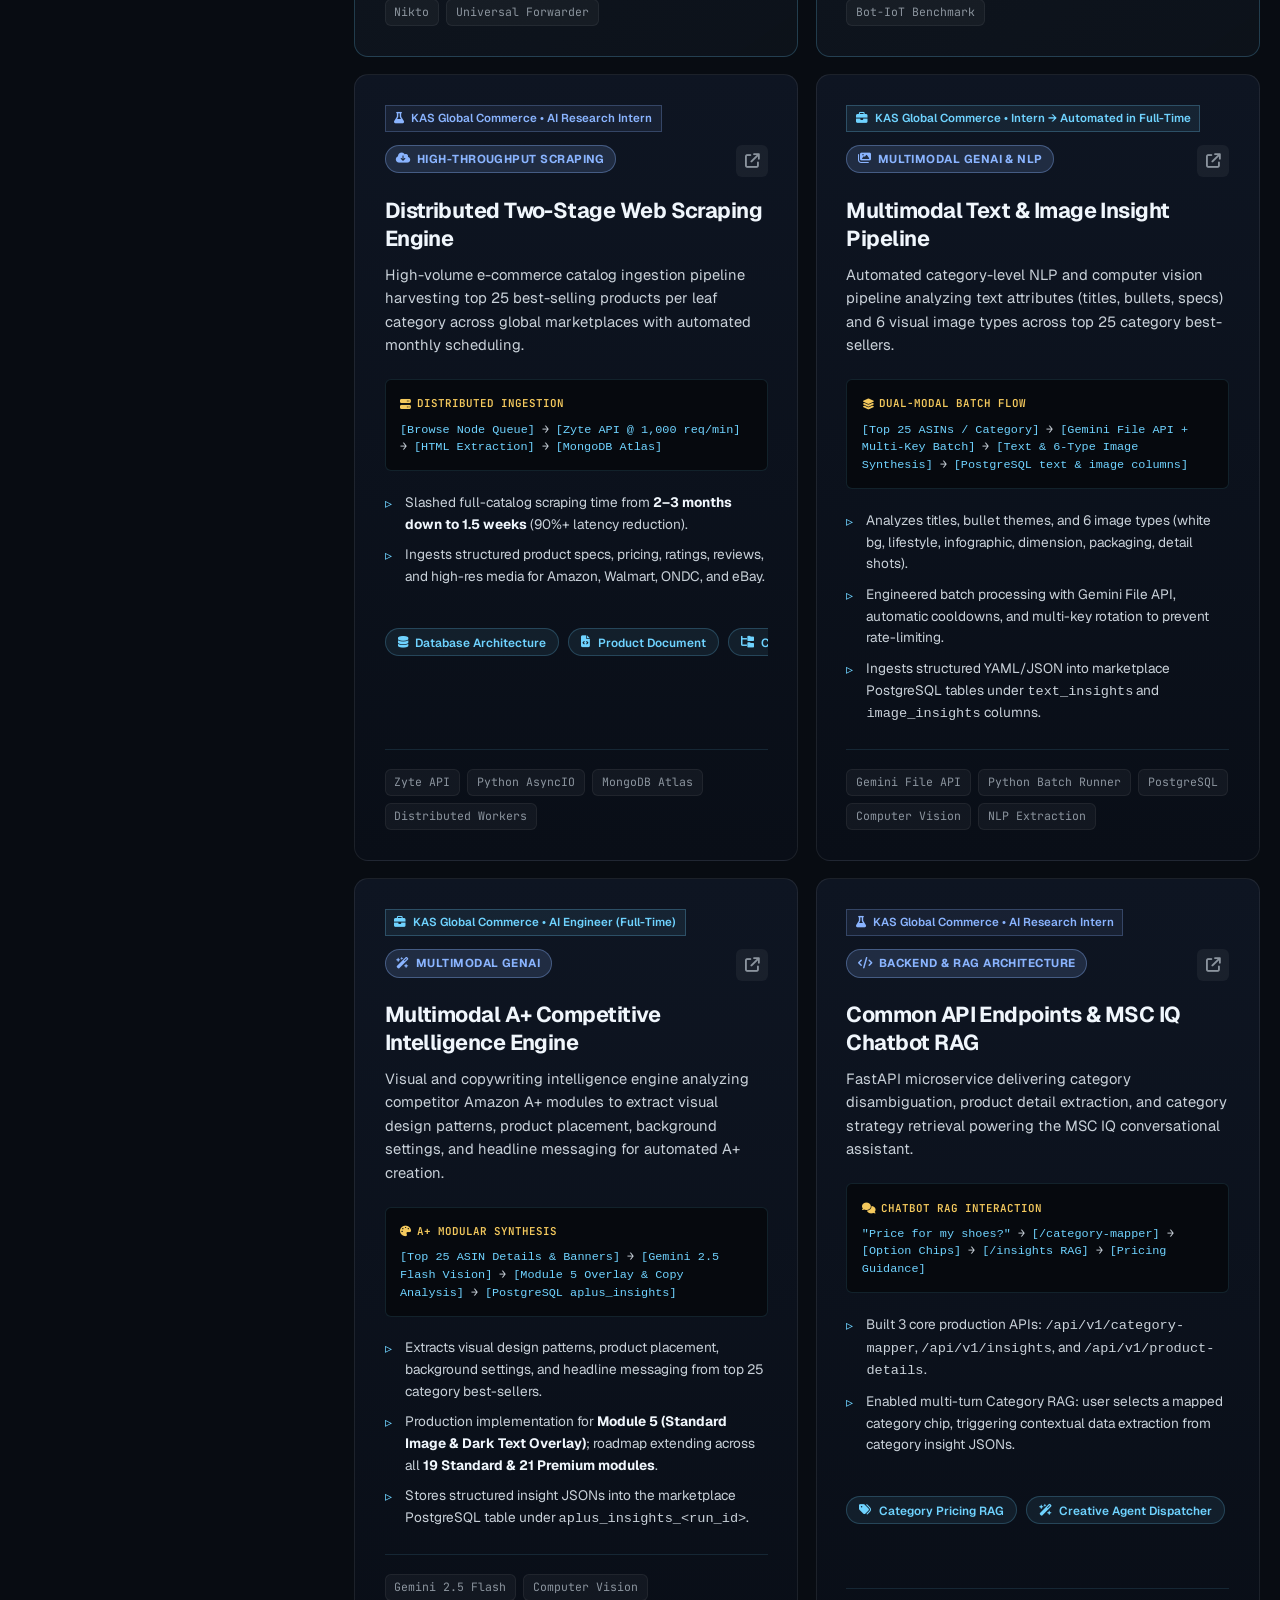
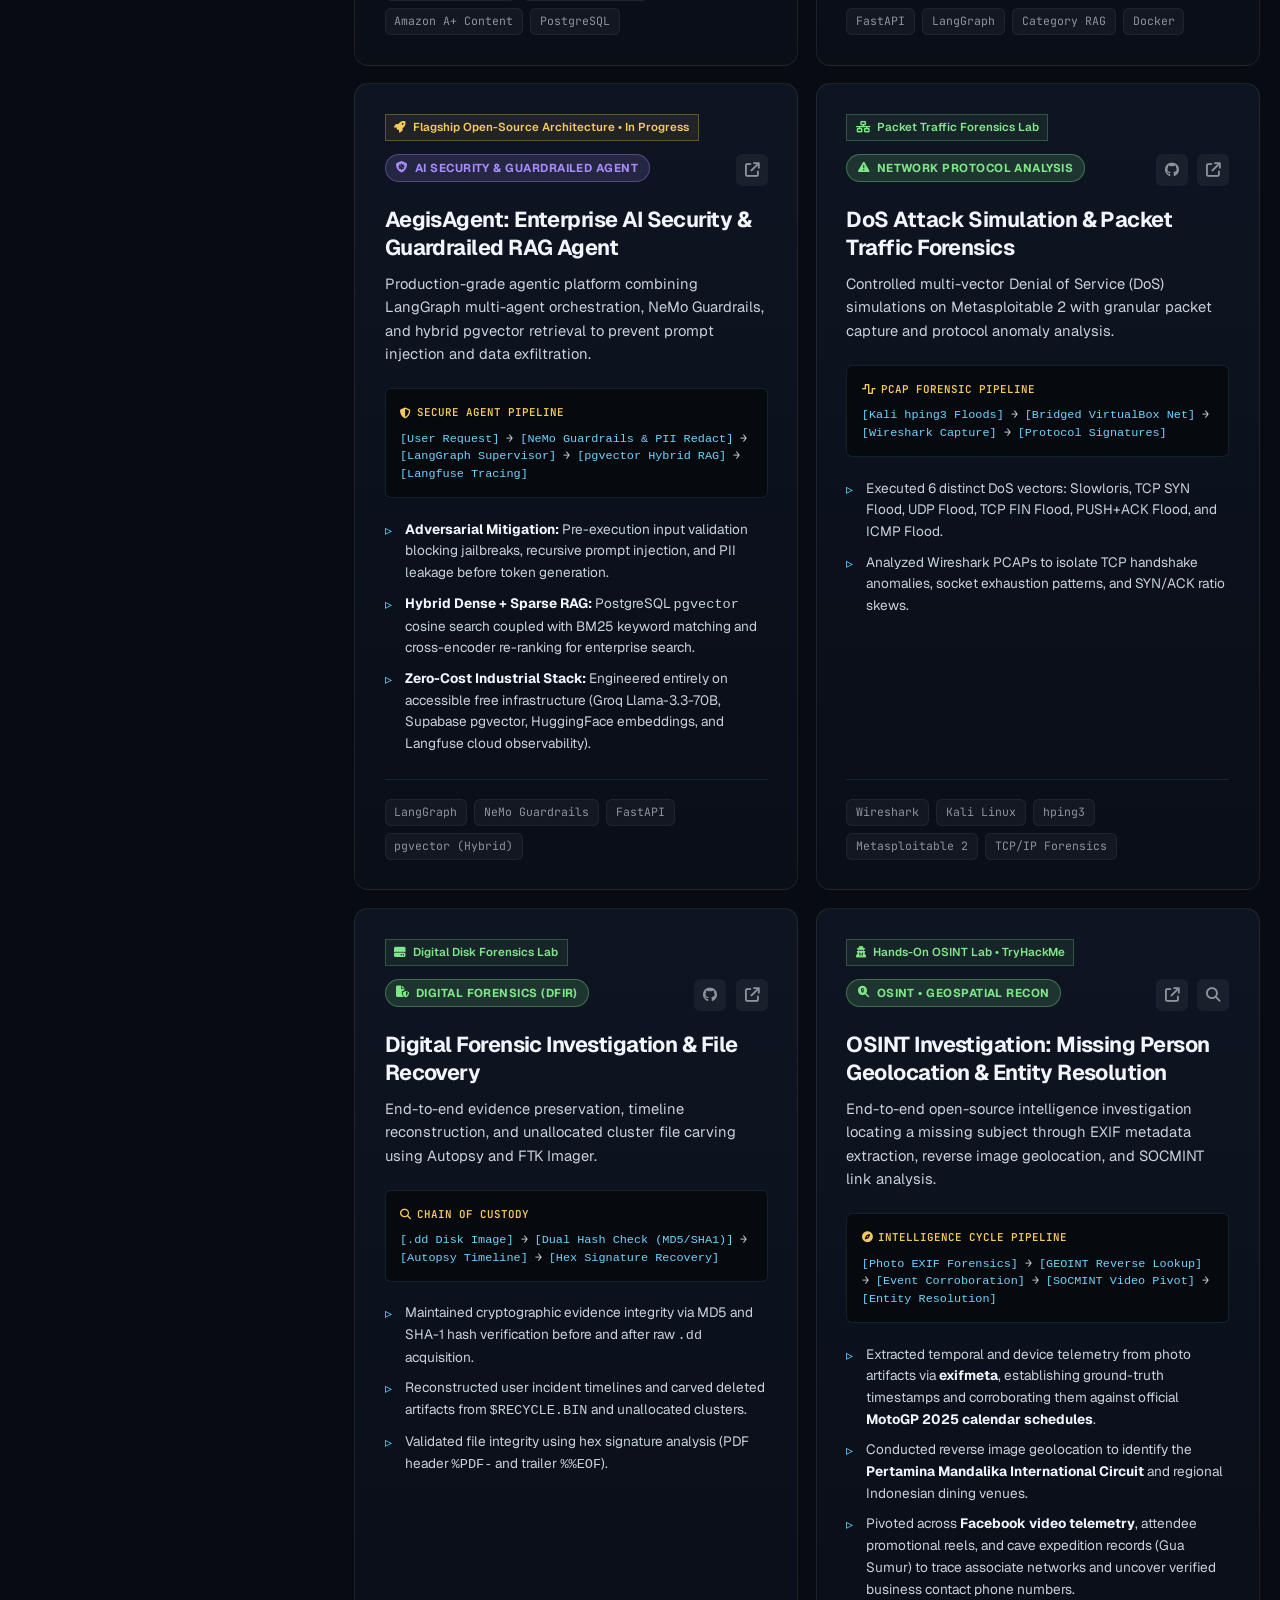
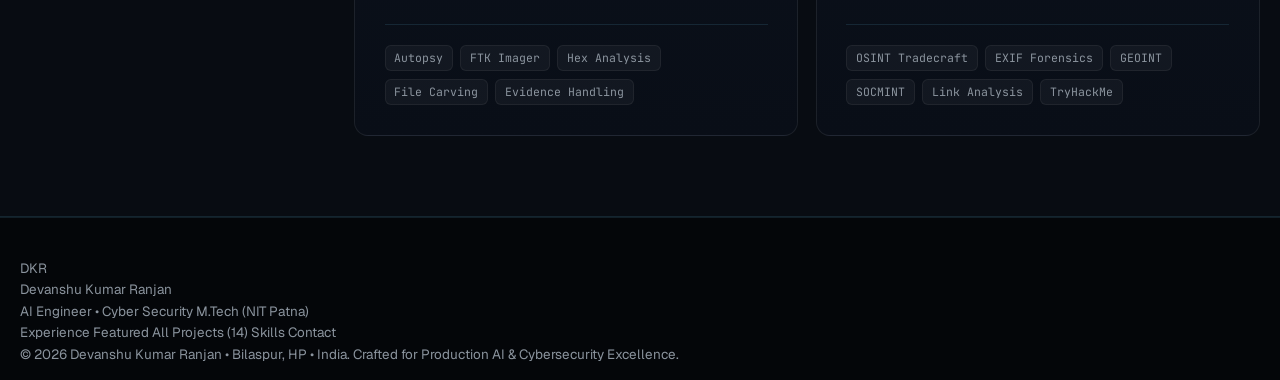
==== commit ba795d91: "rca update" ====
--- a/projects.html
+++ b/projects.html
@@ -255,20 +255,20 @@
 
             <h3 class="project-title">Root Cause Analysis (RCA) Diagnostic Engine</h3>
             <p class="project-desc">
-              AI investigator explaining complex advertising performance anomalies in plain English and Hinglish, architected from foundational research to production deployment.
+              Completed RCA system behind MSC IQ, turning English and Hinglish seller questions into evidence-backed reports across 28 diagnostics and six business domains.
             </p>
 
             <div class="blueprint-box">
               <div class="blueprint-badge"><i class="fa-solid fa-chart-line"></i> DIAGNOSTIC ENGINE FLOW</div>
               <div class="blueprint-flow">
-                <code>[User Prompt]</code> &rarr; <code>[LangGraph Supervisor]</code> &rarr; <code>[/api/analyze]</code> &rarr; <code>[Dynamic Statistical Thresholds]</code> &rarr; <code>[RCAReport.jsx]</code>
-              </div>
-            </div>
-
-            <ul class="project-highlights">
-              <li>Shipped <strong>15 diagnostics live</strong> (ACOS Spike, Wasted Spend, CPC Spike, Impressions Drop, CTR Drop, Ad CVR Drop, ROAS Drop, etc.) out of <strong>30 total diagnostics</strong> covering <strong>50+ root-cause rules</strong>.</li>
-              <li>Engineered dynamic per-account statistical thresholding with baseline window comparisons and minimum-data guards to prevent false alarms.</li>
-              <li>Built automated negative keyword recommendations with over-blocking protection to curb wasted ad spend.</li>
+                <code>[Seller Query]</code> &rarr; <code>[MSC IQ / LangGraph]</code> &rarr; <code>[/api/analyze]</code> &rarr; <code>[28 Diagnostics]</code> &rarr; <code>[rca_report / RCAReport.jsx]</code>
+              </div>
+            </div>
+
+            <ul class="project-highlights">
+              <li>Completed <strong>28 diagnostic workflows</strong> across Marketing, Orders, Business, Inventory, Catalog, and Customer domains.</li>
+              <li>Connected MSC IQ authentication and LangGraph routing to concurrent intent/date interpretation, read-only PostgreSQL evidence, and typed report delivery.</li>
+              <li>Returns safe <code>rca_report</code> JSON that MSC IQ persists in MongoDB and renders through <code>RCAReport.jsx</code>.</li>
             </ul>
 
             <div class="screenshot-preview-strip">
@@ -722,7 +722,7 @@
           <!-- 11. AegisAgent: Enterprise AI Security Agent (Overlap) -->
           <article class="project-card" id="proj-aegis-agent" data-featured="false" data-category="overlap" data-project="aegis-agent" data-tags="LangGraph,RAG & Agents,Adversarial AI">
             <div class="provenance-badge badge-blueprint">
-              <i class="fa-solid fa-rocket"></i> Flagship Open-Source Architecture &bull; In Active Development
+              <i class="fa-solid fa-rocket"></i> Flagship Open-Source Architecture &bull; In Progress
             </div>
 
             <div class="project-card-header">
@@ -957,119 +957,252 @@
        PROJECT DEEP-DIVE CASE STUDY MODAL (FULL SCREEN VIEW)
        ======================================================================== -->
   <div class="modal-backdrop" id="projectCaseStudyModal" role="dialog" aria-modal="true" aria-labelledby="caseStudyTitle">
-    <div class="modal-content case-study-modal-content">
-      <button class="modal-close-btn" id="caseStudyCloseBtn" aria-label="Close case study dialog">
-        <i class="fa-solid fa-xmark"></i>
-      </button>
-
-      <!-- Case Study Header -->
-      <div class="case-study-header">
-        <div class="case-study-badge-row">
-          <span class="project-type-badge" id="caseStudyCategoryBadge">Category</span>
-          <span class="provenance-badge" id="caseStudyProvenanceBadge" style="margin: 0;">Provenance</span>
+    <div class="modal-content case-study-modal-content cybersoc-modal">
+      
+      <!-- Top CyberSOC Telemetry Strip (Fixed Modal Header) -->
+      <div class="cybersoc-top-strip">
+        <div class="soc-status-group">
+          <div class="soc-indicator">
+            <span class="pulse-dot"></span>
+            DEFENSE NODE: ONLINE
+          </div>
+          <div class="soc-telemetry-tag d-none-sm">CLASSIFICATION: <span id="caseStudySocClassification">APPLIED CYBER-AI</span></div>
+          <div class="soc-telemetry-tag d-none-md">SYSTEM ID: <span id="caseStudySocSysId">NODE-ACTIVE</span></div>
         </div>
-        <h2 class="case-study-title" id="caseStudyTitle">Project Title</h2>
-        <p class="case-study-summary" id="caseStudySummary">Project summary description.</p>
-        <div class="case-study-meta-row" id="caseStudyMetaRow">
-          <!-- Dynamically populated meta chips -->
+        <button class="cybersoc-close-btn" id="caseStudyCloseBtn" aria-label="Close case study dialog" title="Close [ESC]">
+          <span class="close-label">CLOSE</span>
+          <i class="fa-solid fa-xmark"></i>
+        </button>
+      </div>
+
+      <div class="cybersoc-scroll-body">
+        <!-- Case Study Hero (Without duplicate action buttons) -->
+        <div class="case-study-hero">
+          <div class="case-study-badge-row">
+            <span class="tactical-badge badge-cyan" id="caseStudyCategoryBadge">Category</span>
+            <span class="tactical-badge badge-amber" id="caseStudyProvenanceBadge">Provenance</span>
+            <span class="tactical-badge badge-emerald" id="caseStudyStatusBadge">
+              <i class="fa-solid fa-circle-check"></i> Project Status
+            </span>
+          </div>
+
+          <h2 class="case-study-title" id="caseStudyTitle">Project Title</h2>
+          <p class="case-study-summary" id="caseStudySummary">Project summary description.</p>
+          
+          <div class="case-study-meta-row" id="caseStudyMetaRow">
+            <!-- Dynamically populated meta chips -->
+          </div>
         </div>
-      </div>
-
-      <!-- Case Study Grid (Main Article + Sidebar) -->
-      <div class="case-study-grid">
-        <!-- Main Column -->
-        <div class="case-study-main">
-          <!-- 1. Objective Section (Positioned First) -->
-          <section class="case-study-section" id="caseStudyObjectiveSection">
-            <h4 class="case-study-section-title">
-              <i class="fa-solid fa-bullseye"></i> Objective
-            </h4>
-            <p class="case-study-text" id="caseStudyObjective"></p>
-          </section>
-
-          <!-- 2. System Architecture & Interactive Execution Pipeline Section -->
-          <section class="case-study-section" id="caseStudyArchSection">
-            <div class="case-study-section-header">
-              <h4 class="case-study-section-title">
-                <i class="fa-solid fa-diagram-project"></i> System Architecture &bull; Interactive Pipeline
-              </h4>
-            </div>
-
-            <!-- Interactive Visual Pipeline Flow (Auto-fitting, No Horizontal Scrolling) -->
-            <div class="pipeline-container" id="caseStudyPipelineContainer">
-              <div class="pipeline-top-bar">
-                <span class="pipeline-kicker-tag" id="pipelineKickerTag">SYSTEM OVERVIEW / WORKFLOW</span>
-                <span class="pipeline-instruction"><i class="fa-solid fa-hand-pointer"></i> Select a step to see how it works.</span>
-              </div>
-
-              <!-- Steps Flow Track -->
-              <div class="pipeline-track-wrapper">
-                <div class="pipeline-track" id="caseStudyPipelineTrack">
-                  <!-- Dynamically populated step cards with inline indicator badges -->
+
+        <!-- Telemetry HUD Metric Grid (4 Glowing KPI Cards) -->
+        <div class="telemetry-hud-grid" id="caseStudyHudGrid">
+          <div class="hud-stat-card cyan-edge">
+            <div class="hud-stat-label">
+              <span id="hudStat1Label">METRIC SPEC</span>
+              <i class="fa-solid fa-crosshairs text-cyan"></i>
+            </div>
+            <div class="hud-stat-value" id="hudStat1Value">1.00 F1</div>
+            <div class="hud-stat-desc" id="hudStat1Desc">Validated Predictive Precision</div>
+          </div>
+
+          <div class="hud-stat-card emerald-edge">
+            <div class="hud-stat-label">
+              <span id="hudStat2Label">ARCHITECTURE PRUNING</span>
+              <i class="fa-solid fa-arrow-down-short-wide text-emerald"></i>
+            </div>
+            <div class="hud-stat-value" id="hudStat2Value">48.8%</div>
+            <div class="hud-stat-desc" id="hudStat2Desc">Dimensional Subspace Reduction</div>
+          </div>
+
+          <div class="hud-stat-card amber-edge">
+            <div class="hud-stat-label">
+              <span id="hudStat3Label">EVALUATION VOLUME</span>
+              <i class="fa-solid fa-database text-amber"></i>
+            </div>
+            <div class="hud-stat-value" id="hudStat3Value">1.10M</div>
+            <div class="hud-stat-desc" id="hudStat3Desc">Stratified Verification Flows</div>
+          </div>
+
+          <div class="hud-stat-card purple-edge">
+            <div class="hud-stat-label">
+              <span id="hudStat4Label">HEURISTIC SEARCH</span>
+              <i class="fa-solid fa-bolt text-purple"></i>
+            </div>
+            <div class="hud-stat-value" id="hudStat4Value">Gen 21</div>
+            <div class="hud-stat-desc" id="hudStat4Desc">Adaptive Early Stopping Trigger</div>
+          </div>
+        </div>
+
+        <!-- Case Study Grid (Main Workspace + Sidebar Tactical Dossier) -->
+        <div class="case-study-grid">
+          <!-- Main Column -->
+          <div class="case-study-main">
+            <!-- 1. Objective / Tactical Threat Mission -->
+            <section class="case-study-section" id="caseStudyObjectiveSection">
+              <div class="case-study-section-header">
+                <h4 class="case-study-section-title">
+                  <i class="fa-solid fa-bullseye"></i> Tactical Mission &amp; Threat Formulation
+                </h4>
+                <span class="panel-action-badge">PROBLEM CONTEXT</span>
+              </div>
+              <div class="mission-brief-card" id="caseStudyObjective"></div>
+            </section>
+
+            <!-- 2. System Architecture & Interactive Execution Pipeline Section -->
+            <section class="case-study-section" id="caseStudyArchSection">
+              <div class="case-study-section-header">
+                <h4 class="case-study-section-title">
+                  <i class="fa-solid fa-microchip"></i> Interactive Algorithmic Pipeline
+                </h4>
+                <span class="panel-action-badge">SELECT A STEP TO INSPECT</span>
+              </div>
+
+              <!-- Interactive Visual Pipeline Flow (Auto-fitting, No Horizontal Scrolling) -->
+              <div class="pipeline-container" id="caseStudyPipelineContainer">
+                <div class="pipeline-top-bar">
+                  <span class="pipeline-kicker-tag" id="pipelineKickerTag">SYSTEM OVERVIEW / WORKFLOW</span>
+                  <span class="pipeline-instruction"><i class="fa-solid fa-hand-pointer"></i> Select a step to inspect mechanics.</span>
                 </div>
-              </div>
-
-              <!-- Active Step Details Card (Glowing Amber Accent, Left Border) -->
-              <div class="pipeline-active-detail" id="caseStudyPipelineDetail">
-                <div class="pipeline-detail-header">
-                  <span class="pipeline-detail-step" id="pipelineDetailStepBadge">STEP 01</span>
-                  <span class="pipeline-detail-type" id="pipelineDetailType">Active Component</span>
+
+                <!-- Steps Flow Track -->
+                <div class="pipeline-track-wrapper">
+                  <div class="pipeline-track" id="caseStudyPipelineTrack">
+                    <!-- Dynamically populated step cards with inline indicator badges -->
+                  </div>
                 </div>
-                <h5 class="pipeline-detail-title" id="pipelineDetailTitle">Step Title</h5>
-                <p class="pipeline-detail-desc" id="pipelineDetailDesc">Step description and technical mechanics.</p>
-                <div class="pipeline-detail-chips" id="pipelineDetailChips"></div>
-              </div>
-            </div>
-          </section>
-
-          <!-- 3. Evidence & Screenshot Gallery Section -->
-          <section class="case-study-section" id="caseStudyGallerySection">
-            <h4 class="case-study-section-title">
-              <i class="fa-solid fa-images"></i> Evidence &amp; Interactive Telemetry Screenshots (Click to Zoom)
-            </h4>
-            <div class="case-study-gallery" id="caseStudyGallery">
-              <!-- Dynamically populated screenshot cards -->
-            </div>
-          </section>
-
-          <!-- Key Findings Section -->
-          <section class="case-study-section" id="caseStudyFindingsSection">
-            <h4 class="case-study-section-title">
-              <i class="fa-solid fa-chart-line"></i> Key Findings &amp; Validated Metrics
-            </h4>
-            <ul class="case-study-findings-list" id="caseStudyFindings"></ul>
-          </section>
-
-          <!-- What I Learned Section -->
-          <section class="case-study-section" id="caseStudyLearnedSection">
-            <h4 class="case-study-section-title">
-              <i class="fa-solid fa-graduation-cap"></i> What I Learned &amp; Engineering Takeaways
-            </h4>
-            <p class="case-study-text" id="caseStudyLearned"></p>
-          </section>
+
+                <!-- Active Step Details Card (Glowing Cyan Accent, Left Border) -->
+                <div class="pipeline-active-detail" id="caseStudyPipelineDetail">
+                  <div class="pipeline-detail-header">
+                    <span class="pipeline-detail-step" id="pipelineDetailStepBadge">STEP 01</span>
+                    <span class="pipeline-detail-type" id="pipelineDetailType">Active Component</span>
+                  </div>
+                  <h5 class="pipeline-detail-title" id="pipelineDetailTitle">Step Title</h5>
+                  <p class="pipeline-detail-desc" id="pipelineDetailDesc">Step description and technical mechanics.</p>
+                  <div class="pipeline-detail-chips" id="pipelineDetailChips"></div>
+                </div>
+              </div>
+            </section>
+
+            <!-- 3. Architecture Blueprint & ASCII Topology (Tabbed) -->
+            <section class="case-study-section" id="caseStudyTopologySection">
+              <div class="case-study-section-header">
+                <h4 class="case-study-section-title">
+                  <i class="fa-solid fa-network-wired"></i> System Architecture Topology
+                </h4>
+                <div class="arch-tab-bar" id="archTabBar">
+                  <button class="arch-tab-btn active" id="tabAsciiBtn" type="button">
+                    <i class="fa-solid fa-terminal"></i> Topology Blueprint
+                  </button>
+                </div>
+              </div>
+              <div class="architecture-box">
+                <pre class="arch-content" id="caseStudyArchitecture"></pre>
+              </div>
+            </section>
+
+            <!-- 4. Evidence & Screenshot Gallery Section -->
+            <section class="case-study-section" id="caseStudyGallerySection">
+              <div class="case-study-section-header">
+                <h4 class="case-study-section-title">
+                  <i class="fa-solid fa-images"></i> Forensic Evidence &amp; Visual Telemetry
+                </h4>
+                <span class="panel-action-badge">CLICK TO ENLARGE</span>
+              </div>
+              <div class="case-study-gallery" id="caseStudyGallery">
+                <!-- Dynamically populated screenshot cards -->
+              </div>
+            </section>
+
+            <!-- 5. Key Findings Section -->
+            <section class="case-study-section" id="caseStudyFindingsSection">
+              <div class="case-study-section-header">
+                <h4 class="case-study-section-title">
+                  <i class="fa-solid fa-award"></i> Validated Empirical Findings
+                </h4>
+                <span class="panel-action-badge">BENCHMARK AUDIT</span>
+              </div>
+              <ul class="case-study-findings-list" id="caseStudyFindings"></ul>
+            </section>
+
+            <!-- 6. What I Learned Section -->
+            <section class="case-study-section" id="caseStudyLearnedSection">
+              <div class="case-study-section-header">
+                <h4 class="case-study-section-title">
+                  <i class="fa-solid fa-graduation-cap"></i> What I Learned &amp; Engineering Takeaways
+                </h4>
+              </div>
+              <p class="case-study-text" id="caseStudyLearned"></p>
+            </section>
+          </div>
+
+          <!-- Sidebar Column (Tactical Dossier) -->
+          <aside class="case-study-sidebar" aria-label="Project Metadata and Resources">
+            <!-- Project Dossier Block -->
+            <div class="sidebar-block">
+              <div class="sidebar-label"><i class="fa-solid fa-id-card-clip"></i> Project Dossier</div>
+              <div class="meta-spec-list" id="caseStudyDossierList">
+                <div class="meta-spec-item">
+                  <span class="meta-spec-key">ENGINEER</span>
+                  <span class="meta-spec-val">Devanshu Kumar Ranjan</span>
+                </div>
+                <div class="meta-spec-item">
+                  <span class="meta-spec-key">PROVENANCE</span>
+                  <span class="meta-spec-val" id="dossierProvenance">Applied ML</span>
+                </div>
+                <div class="meta-spec-item">
+                  <span class="meta-spec-key">STAGES</span>
+                  <span class="meta-spec-val" id="dossierStages">5 Phases</span>
+                </div>
+                <div class="meta-spec-item">
+                  <span class="meta-spec-key">STATUS</span>
+                  <span class="meta-spec-val" id="dossierStatus">Project Status</span>
+                </div>
+              </div>
+            </div>
+
+            <!-- Tools & Frameworks Block -->
+            <div class="sidebar-block">
+              <div class="sidebar-label"><i class="fa-solid fa-layer-group"></i> Technologies &amp; Tools</div>
+              <div class="sidebar-tag-wrap" id="caseStudyTools"></div>
+            </div>
+
+            <!-- Skills Block -->
+            <div class="sidebar-block">
+              <div class="sidebar-label"><i class="fa-solid fa-brain"></i> Core Capabilities</div>
+              <div class="sidebar-tag-wrap" id="caseStudySkills"></div>
+            </div>
+
+            <!-- Resources & Deliverables Block -->
+            <div class="sidebar-block" id="caseStudyResourcesBlock">
+              <div class="sidebar-label"><i class="fa-solid fa-folder-open"></i> Project Deliverables</div>
+              <div class="sidebar-actions" id="caseStudyLinks">
+                <a class="resource-link-btn" id="caseStudyGithub" href="#" target="_blank" rel="noopener noreferrer">
+                  <span><i class="fa-brands fa-github" style="color: var(--cyan); margin-right: 0.5rem;"></i> <span id="caseStudyGithubLabel">GitHub Repository</span></span>
+                  <i class="fa-solid fa-arrow-up-right-from-square"></i>
+                </a>
+                <a class="resource-link-btn" id="caseStudyReport" href="#" target="_blank" rel="noopener noreferrer">
+                  <span><i class="fa-solid fa-file-pdf" style="color: #ef4444; margin-right: 0.5rem;"></i> <span id="caseStudyReportLabel">Technical Report / PDF</span></span>
+                  <i class="fa-solid fa-download"></i>
+                </a>
+                <a class="resource-link-btn" id="caseStudyPdf" href="#" target="_blank" rel="noopener noreferrer" style="display: none;">
+                  <span><i class="fa-solid fa-file-lines" style="color: var(--amber); margin-right: 0.5rem;"></i> <span id="caseStudyPdfLabel">Project Documentation</span></span>
+                  <i class="fa-solid fa-arrow-up-right-from-square"></i>
+                </a>
+              </div>
+            </div>
+
+            <!-- Engineer's Highlight Takeaway Block -->
+            <div class="sidebar-block takeaway-block">
+              <div class="sidebar-label" style="color: var(--purple);">
+                <i class="fa-solid fa-lightbulb"></i> Engineer's Takeaway
+              </div>
+              <p class="takeaway-text" id="caseStudyTakeawayQuote">
+                "Treating optimization and feature engineering as a mathematical problem rather than an afterthought ensures scalable, leakage-proof detection under adversarial attack conditions."
+              </p>
+            </div>
+          </aside>
         </div>
-
-        <!-- Sidebar Column -->
-        <aside class="case-study-sidebar" aria-label="Project Metadata and Resources">
-          <div class="sidebar-block">
-            <div class="sidebar-label">Tools &amp; Frameworks</div>
-            <div class="sidebar-tag-wrap" id="caseStudyTools"></div>
-          </div>
-
-          <div class="sidebar-block">
-            <div class="sidebar-label">Skills Demonstrated</div>
-            <div class="sidebar-tag-wrap" id="caseStudySkills"></div>
-          </div>
-
-          <div class="sidebar-block" id="caseStudyResourcesBlock">
-            <div class="sidebar-label">Resources &amp; Documentation</div>
-            <div class="sidebar-actions" id="caseStudyLinks">
-              <a class="btn btn-primary" id="caseStudyReport" href="#" target="_blank" rel="noopener noreferrer">
-                <i class="fa-solid fa-file-lines"></i> <span id="caseStudyReportLabel">Technical Report / PDF</span>
-              </a>
-            </div>
-          </div>
-        </aside>
       </div>
     </div>
   </div>
--- a/style.css
+++ b/style.css
@@ -1371,80 +1371,288 @@
 }
 
 /* ==========================================================================
-   CASE STUDY DETAILED MODAL STYLES
+   CASE STUDY DETAILED MODAL STYLES (CYBERSOC COMMAND CENTER ARCHETYPE)
    ========================================================================== */
-.case-study-modal-content {
-  width: min(96vw, 1140px) !important;
-  max-height: 90vh !important;
-  padding: 2.2rem !important;
-  background: #090e16 !important;
-  border: 1px solid var(--border-strong) !important;
+.case-study-modal-content.cybersoc-modal {
+  width: min(96vw, 1320px) !important;
+  max-height: 93vh !important;
+  padding: 0 !important;
+  background: #06090e !important;
+  border: 1px solid rgba(0, 242, 254, 0.3) !important;
   border-radius: var(--radius-lg) !important;
-  overflow-y: auto !important;
-  overflow-x: hidden !important;
+  box-shadow: 0 25px 80px rgba(0, 0, 0, 0.85), 0 0 35px rgba(0, 242, 254, 0.12) !important;
+  overflow: hidden !important;
+  display: flex !important;
+  flex-direction: column !important;
   box-sizing: border-box !important;
 }
 
-.case-study-header {
-  border-bottom: 1px solid var(--border-subtle);
-  padding-bottom: 1.6rem;
+/* Fixed Top CyberSOC Telemetry Strip */
+.cybersoc-top-strip {
+  position: sticky;
+  top: 0;
+  z-index: 30;
+  background: rgba(9, 15, 24, 0.98);
+  backdrop-filter: blur(16px);
+  border-bottom: 1px solid rgba(255, 255, 255, 0.08);
+  padding: 0.75rem 1.8rem;
+  display: flex;
+  justify-content: space-between;
+  align-items: center;
+  font-family: var(--font-mono);
+  font-size: 0.76rem;
+  flex-shrink: 0;
+}
+
+.soc-status-group {
+  display: flex;
+  align-items: center;
+  gap: 1.5rem;
+}
+
+.soc-indicator {
+  display: inline-flex;
+  align-items: center;
+  gap: 0.5rem;
+  color: #10b981;
+  font-weight: 700;
+  letter-spacing: 0.05em;
+}
+
+.pulse-dot {
+  width: 7px;
+  height: 7px;
+  border-radius: 50%;
+  background-color: #10b981;
+  box-shadow: 0 0 10px #10b981;
+  animation: socPulseAnim 2s infinite;
+}
+
+@keyframes socPulseAnim {
+  0% { opacity: 0.4; transform: scale(0.9); }
+  50% { opacity: 1; transform: scale(1.2); }
+  100% { opacity: 0.4; transform: scale(0.9); }
+}
+
+.soc-telemetry-tag {
+  color: #94a3b8;
+}
+.soc-telemetry-tag span {
+  color: var(--cyan);
+  font-weight: 600;
+}
+
+.cybersoc-close-btn {
+  background: rgba(255, 255, 255, 0.05);
+  border: 1px solid rgba(255, 255, 255, 0.1);
+  color: #cbd5e1;
+  font-family: var(--font-mono);
+  font-size: 0.74rem;
+  font-weight: 700;
+  padding: 0.35rem 0.85rem;
+  border-radius: 4px;
+  display: inline-flex;
+  align-items: center;
+  gap: 0.5rem;
+  cursor: pointer;
+  transition: all 0.2s ease;
+}
+.cybersoc-close-btn:hover {
+  background: rgba(239, 68, 68, 0.15);
+  border-color: #ef4444;
+  color: #ef4444;
+}
+
+/* Scrollable Interior Container */
+.cybersoc-scroll-body {
+  flex: 1;
+  overflow-y: auto;
+  overflow-x: hidden;
+  padding: 2rem 2.2rem;
+  box-sizing: border-box;
+  background-image: 
+    radial-gradient(circle at 10% 5%, rgba(0, 242, 254, 0.04) 0%, transparent 40%),
+    radial-gradient(circle at 90% 40%, rgba(139, 92, 246, 0.03) 0%, transparent 45%);
+}
+
+.cybersoc-scroll-body::-webkit-scrollbar {
+  width: 7px;
+}
+.cybersoc-scroll-body::-webkit-scrollbar-track {
+  background: #06090e;
+}
+.cybersoc-scroll-body::-webkit-scrollbar-thumb {
+  background: rgba(255, 255, 255, 0.15);
+  border-radius: 4px;
+}
+.cybersoc-scroll-body::-webkit-scrollbar-thumb:hover {
+  background: var(--cyan);
+}
+
+/* Hero Header (Without duplicate action buttons) */
+.case-study-hero {
+  background: linear-gradient(135deg, rgba(15, 24, 38, 0.95) 0%, rgba(10, 16, 25, 0.85) 100%);
+  border: 1px solid rgba(255, 255, 255, 0.08);
+  border-radius: var(--radius-md);
+  padding: 2rem 2.2rem;
   margin-bottom: 1.8rem;
-}
-
-.case-study-badge-row {
-  display: flex;
-  align-items: center;
-  gap: 0.6rem;
+  position: relative;
+  overflow: hidden;
+  box-shadow: 0 10px 30px rgba(0, 0, 0, 0.4);
+}
+
+.case-study-hero::after {
+  content: '';
+  position: absolute;
+  top: 0;
+  right: 0;
+  width: 280px;
+  height: 100%;
+  background: radial-gradient(circle at 100% 0%, rgba(0, 242, 254, 0.1), transparent 70%);
+  pointer-events: none;
+}
+
+.tactical-badge {
+  display: inline-flex;
+  align-items: center;
+  gap: 0.4rem;
+  font-family: var(--font-mono);
+  font-size: 0.72rem;
+  font-weight: 600;
+  text-transform: uppercase;
+  letter-spacing: 0.05em;
+  padding: 0.28rem 0.75rem;
+  border-radius: var(--radius-pill);
+}
+.tactical-badge.badge-cyan {
+  background: rgba(0, 242, 254, 0.1);
+  color: var(--cyan);
+  border: 1px solid rgba(0, 242, 254, 0.3);
+}
+.tactical-badge.badge-amber {
+  background: rgba(245, 158, 11, 0.1);
+  color: #f59e0b;
+  border: 1px solid rgba(245, 158, 11, 0.3);
+}
+.tactical-badge.badge-emerald {
+  background: rgba(16, 185, 129, 0.1);
+  color: #10b981;
+  border: 1px solid rgba(16, 185, 129, 0.3);
+}
+
+.case-study-hero .case-study-title {
+  font-family: var(--font-heading);
+  font-size: 2.15rem;
+  font-weight: 800;
+  color: #fff;
+  line-height: 1.25;
   margin-bottom: 0.8rem;
-  flex-wrap: wrap;
-}
-
-.case-study-title {
-  font-family: var(--font-heading);
-  font-size: 1.65rem;
-  font-weight: 700;
-  color: var(--text-primary);
-  margin-bottom: 0.6rem;
-  line-height: 1.3;
-}
-
-.case-study-summary {
-  font-size: 0.95rem;
-  color: var(--text-secondary);
-  line-height: 1.6;
-  margin-bottom: 1rem;
-}
-
-.case-study-meta-row {
-  display: flex;
-  flex-wrap: wrap;
-  gap: 0.6rem;
+  letter-spacing: -0.02em;
+}
+
+.case-study-hero .case-study-summary {
+  font-size: 1.02rem;
+  color: #94a3b8;
+  line-height: 1.7;
+  max-width: 980px;
+  margin-bottom: 1.2rem;
 }
 
 .case-study-meta-chip {
   display: inline-flex;
   align-items: center;
   gap: 0.4rem;
-  font-family: var(--font-heading);
-  font-size: 0.76rem;
+  font-family: var(--font-mono);
+  font-size: 0.74rem;
   font-weight: 600;
   color: var(--cyan);
-  background: rgba(111, 211, 255, 0.08);
-  border: 1px solid rgba(111, 211, 255, 0.25);
+  background: rgba(0, 242, 254, 0.08);
+  border: 1px solid rgba(0, 242, 254, 0.25);
   border-radius: var(--radius-pill);
   padding: 0.25rem 0.7rem;
 }
 
+/* 4-Card Telemetry HUD Grid */
+.telemetry-hud-grid {
+  display: grid;
+  grid-template-columns: repeat(4, 1fr);
+  gap: 1.1rem;
+  margin-bottom: 2rem;
+}
+
+@media (max-width: 1024px) {
+  .telemetry-hud-grid {
+    grid-template-columns: repeat(2, 1fr);
+  }
+}
+@media (max-width: 600px) {
+  .telemetry-hud-grid {
+    grid-template-columns: 1fr;
+  }
+}
+
+.hud-stat-card {
+  background: #0a1019;
+  border: 1px solid rgba(255, 255, 255, 0.07);
+  border-radius: var(--radius-md);
+  padding: 1.15rem 1.35rem;
+  position: relative;
+  overflow: hidden;
+  transition: transform 0.2s ease, border-color 0.2s ease;
+}
+.hud-stat-card:hover {
+  transform: translateY(-2px);
+  border-color: rgba(0, 242, 254, 0.35);
+}
+.hud-stat-card::before {
+  content: '';
+  position: absolute;
+  top: 0;
+  left: 0;
+  width: 3.5px;
+  height: 100%;
+}
+.hud-stat-card.cyan-edge::before { background: var(--cyan); }
+.hud-stat-card.emerald-edge::before { background: #10b981; }
+.hud-stat-card.amber-edge::before { background: #f59e0b; }
+.hud-stat-card.purple-edge::before { background: #8b5cf6; }
+
+.hud-stat-label {
+  font-family: var(--font-mono);
+  font-size: 0.7rem;
+  font-weight: 700;
+  text-transform: uppercase;
+  letter-spacing: 0.06em;
+  color: #64748b;
+  margin-bottom: 0.35rem;
+  display: flex;
+  justify-content: space-between;
+  align-items: center;
+}
+.hud-stat-value {
+  font-family: var(--font-heading);
+  font-size: 1.75rem;
+  font-weight: 800;
+  color: #fff;
+  line-height: 1.15;
+  margin-bottom: 0.3rem;
+}
+.hud-stat-desc {
+  font-size: 0.78rem;
+  color: #94a3b8;
+}
+
+/* Two-Column Grid: Main Workspace + Sidebar Dossier */
 .case-study-grid {
   display: grid;
-  grid-template-columns: minmax(0, 1fr) 280px;
-  gap: 2.2rem;
+  grid-template-columns: minmax(0, 1fr) 330px;
+  gap: 2rem;
   width: 100%;
   max-width: 100%;
   box-sizing: border-box;
 }
 
-@media (max-width: 900px) {
+@media (max-width: 980px) {
   .case-study-grid {
     grid-template-columns: 1fr;
     gap: 1.8rem;
@@ -1453,16 +1661,15 @@
 
 .case-study-main {
   min-width: 0;
-  max-width: 100%;
   width: 100%;
-  overflow-x: hidden;
-  box-sizing: border-box;
 }
 
 .case-study-section {
-  margin-bottom: 1.8rem;
-  max-width: 100%;
-  box-sizing: border-box;
+  margin-bottom: 2rem;
+  background: #0a1019;
+  border: 1px solid rgba(255, 255, 255, 0.07);
+  border-radius: var(--radius-md);
+  padding: 1.6rem;
 }
 
 .case-study-section-header {
@@ -1470,53 +1677,103 @@
   align-items: center;
   justify-content: space-between;
   gap: 1rem;
-  margin-bottom: 0.85rem;
+  margin-bottom: 1.15rem;
+  padding-bottom: 0.75rem;
+  border-bottom: 1px solid rgba(255, 255, 255, 0.06);
   flex-wrap: wrap;
 }
 
 .case-study-section-title {
   font-family: var(--font-heading);
-  font-size: 0.88rem;
+  font-size: 1.05rem;
   font-weight: 700;
-  text-transform: uppercase;
-  color: var(--cyan);
-  letter-spacing: 0.04em;
-  margin-bottom: 0;
-  display: flex;
-  align-items: center;
-  gap: 0.5rem;
-}
-
-.case-study-text {
-  font-family: var(--font-main);
-  font-size: 0.93rem;
-  line-height: 1.68;
+  color: #fff;
+  display: flex;
+  align-items: center;
+  gap: 0.6rem;
+  margin: 0;
+}
+.case-study-section-title i {
+  color: var(--cyan);
+}
+
+.panel-action-badge {
+  font-family: var(--font-mono);
+  font-size: 0.7rem;
+  color: var(--cyan);
+  background: rgba(0, 242, 254, 0.08);
+  padding: 0.2rem 0.55rem;
+  border-radius: var(--radius-pill);
+  border: 1px solid rgba(0, 242, 254, 0.25);
+  font-weight: 600;
+}
+
+.mission-brief-card {
+  background: rgba(15, 24, 38, 0.65);
+  border-left: 4px solid var(--cyan);
+  border-radius: 0 var(--radius-sm) var(--radius-sm) 0;
+  padding: 1.25rem 1.4rem;
+  font-size: 0.94rem;
+  line-height: 1.7;
   color: #cbd5e1;
-  background: rgba(15, 23, 42, 0.45);
-  border: 1px solid rgba(255, 255, 255, 0.06);
-  border-left: 3.5px solid var(--cyan);
-  padding: 1.05rem 1.3rem;
+}
+
+/* Architecture ASCII Box */
+.architecture-box {
+  background: #05080e;
+  border: 1px solid rgba(255, 255, 255, 0.07);
   border-radius: var(--radius-sm);
-  margin-top: 0.65rem;
-}
-
-/* ==========================================================================
-   INTERACTIVE ARCHITECTURE PIPELINE (FIT-TO-WIDTH, ZERO HORIZONTAL OVERFLOW)
-   ========================================================================== */
-
-/* Main Pipeline Container */
+  overflow: hidden;
+  margin-top: 0.6rem;
+}
+
+.arch-tab-bar {
+  display: flex;
+  background: #090e18;
+  border-bottom: 1px solid rgba(255, 255, 255, 0.07);
+  padding: 0.4rem 0.75rem;
+  gap: 0.4rem;
+}
+
+.arch-tab-btn {
+  background: transparent;
+  border: none;
+  color: #64748b;
+  font-family: var(--font-mono);
+  font-size: 0.75rem;
+  padding: 0.35rem 0.75rem;
+  border-radius: 4px;
+  cursor: pointer;
+  display: inline-flex;
+  align-items: center;
+  gap: 0.45rem;
+  transition: all 0.2s;
+}
+.arch-tab-btn.active {
+  color: var(--cyan);
+  background: rgba(0, 242, 254, 0.1);
+  font-weight: 600;
+}
+
+.arch-content {
+  padding: 1.25rem 1.5rem;
+  font-family: var(--font-mono);
+  font-size: 0.8rem;
+  color: #a5f3fc;
+  line-height: 1.5;
+  overflow-x: auto;
+  white-space: pre;
+  margin: 0;
+}
+
+/* Interactive Pipeline Track */
 .pipeline-container {
-  background: #090e17;
-  border: 1px solid rgba(255, 255, 255, 0.08);
+  background: #070c14;
+  border: 1px solid rgba(255, 255, 255, 0.07);
   border-radius: var(--radius-md);
   padding: 1.4rem;
-  position: relative;
-  overflow: hidden;
-  width: 100%;
-  max-width: 100%;
-  box-sizing: border-box;
-  background-image: radial-gradient(rgba(148, 163, 184, 0.08) 1px, transparent 1px);
-  background-size: 18px 18px;
+  background-image: radial-gradient(rgba(0, 242, 254, 0.04) 1px, transparent 1px);
+  background-size: 20px 20px;
 }
 
 .pipeline-top-bar {
@@ -1529,8 +1786,8 @@
 }
 
 .pipeline-kicker-tag {
-  font-family: var(--font-heading);
-  font-size: 0.78rem;
+  font-family: var(--font-mono);
+  font-size: 0.75rem;
   letter-spacing: 0.06em;
   color: #f59e0b;
   text-transform: uppercase;
@@ -1538,20 +1795,17 @@
 }
 
 .pipeline-instruction {
-  font-size: 0.78rem;
-  color: var(--text-muted);
+  font-size: 0.76rem;
+  color: #94a3b8;
   display: inline-flex;
   align-items: center;
   gap: 0.35rem;
 }
 
-/* Fit-to-width Steps Flow Grid (No Horizontal Scrollbar) */
 .pipeline-track-wrapper {
   width: 100%;
-  max-width: 100%;
   overflow: hidden;
   margin-bottom: 1.25rem;
-  box-sizing: border-box;
 }
 
 .pipeline-track {
@@ -1559,317 +1813,349 @@
   grid-template-columns: repeat(auto-fit, minmax(130px, 1fr));
   gap: 0.65rem;
   width: 100%;
-  max-width: 100%;
-  box-sizing: border-box;
-}
-
-/* Pipeline Step Node (Card) */
+}
+
 .pipeline-step-node {
-  background: #0f1522;
-  border: 1px solid rgba(255, 255, 255, 0.08);
+  background: rgba(15, 24, 38, 0.8);
+  border: 1px solid rgba(255, 255, 255, 0.07);
   border-radius: 8px;
   padding: 0.85rem 0.95rem;
-  min-width: 0;
-  width: 100%;
-  box-sizing: border-box;
   cursor: pointer;
   transition: all 0.22s cubic-bezier(0.16, 1, 0.3, 1);
   position: relative;
-  user-select: none;
   text-align: left;
   display: flex;
   flex-direction: column;
   justify-content: space-between;
   min-height: 86px;
 }
-
 .pipeline-step-node:hover {
-  background: #141c2d;
-  border-color: rgba(245, 158, 11, 0.35);
+  background: rgba(0, 242, 254, 0.06);
+  border-color: rgba(0, 242, 254, 0.35);
   transform: translateY(-2px);
 }
-
-.pipeline-step-node:focus-visible {
-  outline: 2px solid #f59e0b;
-  outline-offset: 2px;
-}
-
-/* ACTIVE STEP NODE (Glowing Gold / Amber Border) */
 .pipeline-step-node.active {
-  background: #131926;
-  border: 1.5px solid #d97706;
-  box-shadow: 0 0 18px rgba(217, 119, 6, 0.28), inset 0 0 10px rgba(245, 158, 11, 0.08);
+  background: rgba(0, 242, 254, 0.12);
+  border: 1.5px solid var(--cyan);
+  box-shadow: 0 0 16px rgba(0, 242, 254, 0.25);
   transform: translateY(-2px);
 }
-
 .pipeline-step-node.active::after {
   content: '';
   position: absolute;
-  bottom: -9px;
+  bottom: -7px;
   left: 50%;
   transform: translateX(-50%);
-  width: 0;
-  height: 0;
-  border-left: 6px solid transparent;
-  border-right: 6px solid transparent;
-  border-top: 6px solid #d97706;
-  z-index: 2;
+  width: 12px;
+  height: 6px;
+  background: var(--cyan);
+  clip-path: polygon(0 0, 100% 0, 50% 100%);
 }
 
 .pipeline-step-top {
   display: flex;
   align-items: center;
   justify-content: space-between;
-  margin-bottom: 0.5rem;
-}
-
+  margin-bottom: 0.4rem;
+}
 .pipeline-step-num {
   font-family: var(--font-mono);
-  font-size: 0.74rem;
+  font-size: 0.72rem;
   font-weight: 700;
-  color: var(--text-dim);
-  transition: color var(--transition-fast);
-}
-
-.pipeline-step-node.active .pipeline-step-num {
-  color: #f59e0b;
-}
-
+  color: var(--cyan);
+}
 .pipeline-step-icon {
-  font-size: 0.95rem;
-  color: var(--text-muted);
-  transition: color var(--transition-fast);
-}
-
+  font-size: 0.92rem;
+  color: #94a3b8;
+}
 .pipeline-step-node.active .pipeline-step-icon {
-  color: #fbbf24;
-}
-
+  color: #fff;
+}
 .pipeline-step-name {
   font-family: var(--font-heading);
   font-size: 0.82rem;
   font-weight: 600;
-  color: var(--text-primary);
-  line-height: 1.32;
-  word-break: break-word;
-  hyphens: auto;
-}
-
-/* Active Step Details Card (Left Amber Accent Border) */
+  color: #fff;
+  line-height: 1.3;
+}
+
 .pipeline-active-detail {
-  background: #0b0f17;
-  border: 1px solid rgba(255, 255, 255, 0.07);
-  border-left: 3.5px solid #f59e0b;
+  background: rgba(10, 16, 25, 0.95);
+  border: 1px solid rgba(0, 242, 254, 0.35);
   border-radius: var(--radius-sm);
   padding: 1.35rem 1.5rem;
-  animation: fadeIn 0.25s ease;
   position: relative;
-  width: 100%;
-  max-width: 100%;
-  box-sizing: border-box;
-}
-
+  box-shadow: 0 8px 24px rgba(0, 0, 0, 0.4);
+}
 .pipeline-detail-header {
   display: flex;
   align-items: center;
   justify-content: space-between;
-  gap: 0.8rem;
-  margin-bottom: 0.45rem;
-}
-
+  margin-bottom: 0.5rem;
+}
 .pipeline-detail-step {
   font-family: var(--font-mono);
-  font-size: 0.78rem;
+  font-size: 0.75rem;
+  color: #10b981;
+  background: rgba(16, 185, 129, 0.12);
+  padding: 0.18rem 0.55rem;
+  border-radius: 4px;
+  border: 1px solid rgba(16, 185, 129, 0.3);
   font-weight: 700;
-  letter-spacing: 0.1em;
-  color: #f59e0b;
-  text-transform: uppercase;
-}
-
+}
 .pipeline-detail-type {
   font-family: var(--font-heading);
   font-size: 0.74rem;
-  font-weight: 600;
-  color: var(--text-muted);
+  color: #94a3b8;
   background: rgba(255, 255, 255, 0.04);
   padding: 0.15rem 0.55rem;
   border-radius: var(--radius-pill);
 }
-
 .pipeline-detail-title {
   font-family: var(--font-heading);
-  font-size: 1.28rem;
+  font-size: 1.25rem;
   font-weight: 700;
-  color: #ffffff;
+  color: #fff;
   margin-bottom: 0.55rem;
-  line-height: 1.3;
-}
-
+}
 .pipeline-detail-desc {
-  font-family: var(--font-main);
   font-size: 0.92rem;
   color: #cbd5e1;
   line-height: 1.65;
-  margin-bottom: 0.75rem;
-}
-
+  margin-bottom: 0.85rem;
+}
 .pipeline-detail-chips {
   display: flex;
   flex-wrap: wrap;
   gap: 0.45rem;
-  margin-top: 0.75rem;
-}
-
+}
 .pipeline-chip {
   font-family: var(--font-mono);
   font-size: 0.72rem;
   color: var(--cyan);
-  background: rgba(111, 211, 255, 0.07);
-  border: 1px solid rgba(111, 211, 255, 0.18);
+  background: rgba(0, 242, 254, 0.08);
+  border: 1px solid rgba(0, 242, 254, 0.2);
   border-radius: var(--radius-pill);
   padding: 0.2rem 0.65rem;
 }
 
-/* Key Findings & Validated Metrics List */
-.case-study-findings-list {
-  list-style: none;
-  display: flex;
-  flex-direction: column;
-  gap: 0.6rem;
-}
-
-.case-study-findings-list li {
-  font-size: 0.88rem;
-  line-height: 1.6;
-  color: var(--text-secondary);
-  position: relative;
-  padding-left: 1.2rem;
-}
-
-.case-study-findings-list li::before {
-  content: '✓';
-  position: absolute;
-  left: 0;
-  color: var(--green);
-  font-weight: 700;
-}
-
-/* Gallery Grid inside Case Study */
+/* Evidence Gallery (Cards with Lightbox Zoom) */
 .case-study-gallery {
   display: grid;
-  grid-template-columns: repeat(auto-fill, minmax(220px, 1fr));
-  gap: 1rem;
-  margin-top: 0.8rem;
+  grid-template-columns: repeat(auto-fill, minmax(260px, 1fr));
+  gap: 1.25rem;
 }
 
 .case-study-thumb-card {
-  background: #060a10;
-  border: 1px solid var(--border-subtle);
+  background: #0f1826;
+  border: 1px solid rgba(255, 255, 255, 0.08);
   border-radius: var(--radius-sm);
   overflow: hidden;
   cursor: pointer;
-  transition: all var(--transition-fast);
+  transition: all 0.25s ease;
   display: flex;
   flex-direction: column;
 }
-
 .case-study-thumb-card:hover {
+  transform: translateY(-3px);
   border-color: var(--cyan);
-  transform: translateY(-2px);
-  box-shadow: 0 6px 18px rgba(0, 0, 0, 0.4);
-}
-
+  box-shadow: 0 8px 24px rgba(0, 242, 254, 0.18);
+}
 .case-study-thumb-img-wrap {
-  height: 140px;
-  background: #03060a;
+  height: 160px;
+  background: #020509;
+  position: relative;
   overflow: hidden;
-  display: grid;
-  place-items: center;
-  position: relative;
-  cursor: zoom-in;
-}
-
-.case-study-thumb-overlay {
-  position: absolute;
-  inset: 0;
-  background: rgba(3, 8, 16, 0.72);
-  display: flex;
-  align-items: center;
-  justify-content: center;
-  gap: 0.45rem;
-  color: var(--cyan);
-  font-family: var(--font-heading);
-  font-size: 0.78rem;
-  font-weight: 600;
-  letter-spacing: 0.02em;
-  opacity: 0;
-  transition: opacity var(--transition-fast);
-  backdrop-filter: blur(2px);
-  pointer-events: none;
-}
-
-.case-study-thumb-card:hover .case-study-thumb-overlay {
-  opacity: 1;
-}
-
+}
 .case-study-thumb-img-wrap img {
   width: 100%;
   height: 100%;
   object-fit: cover;
-  transition: transform var(--transition-fast);
-}
-
+  transition: transform 0.35s ease;
+}
 .case-study-thumb-card:hover .case-study-thumb-img-wrap img {
   transform: scale(1.05);
 }
-
+.case-study-thumb-overlay {
+  position: absolute;
+  inset: 0;
+  background: rgba(4, 9, 17, 0.65);
+  display: flex;
+  align-items: center;
+  justify-content: center;
+  gap: 0.5rem;
+  color: #fff;
+  font-family: var(--font-mono);
+  font-size: 0.78rem;
+  opacity: 0;
+  transition: opacity 0.2s ease;
+  backdrop-filter: blur(2px);
+}
+.case-study-thumb-card:hover .case-study-thumb-overlay {
+  opacity: 1;
+}
 .case-study-thumb-info {
-  padding: 0.7rem 0.8rem;
-}
-
+  padding: 0.9rem 1rem;
+}
 .case-study-thumb-title {
   font-family: var(--font-heading);
-  font-size: 0.82rem;
+  font-size: 0.9rem;
   font-weight: 700;
-  color: var(--text-primary);
-  margin-bottom: 0.25rem;
-}
-
+  color: #fff;
+  margin-bottom: 0.3rem;
+}
 .case-study-thumb-caption {
+  font-size: 0.78rem;
+  color: #94a3b8;
+  line-height: 1.5;
+}
+
+/* Placeholder card for projects in active development */
+.case-study-thumb-card.placeholder-card {
+  cursor: default;
+  border-style: dashed;
+  border-color: rgba(56, 189, 248, 0.25);
+  background: rgba(15, 24, 38, 0.7);
+}
+.case-study-thumb-card.placeholder-card:hover {
+  transform: none;
+  box-shadow: 0 4px 16px rgba(56, 189, 248, 0.12);
+  border-color: rgba(56, 189, 248, 0.45);
+}
+.case-study-thumb-placeholder-box {
+  min-height: 160px;
+  background: linear-gradient(135deg, rgba(8, 14, 26, 0.95), rgba(4, 9, 17, 0.95));
+  border-bottom: 1px dashed rgba(255, 255, 255, 0.1);
+  display: flex;
+  flex-direction: column;
+  align-items: center;
+  justify-content: center;
+  gap: 0.6rem;
+  padding: 1.25rem 1rem;
+  text-align: center;
+  position: relative;
+  overflow: hidden;
+}
+.case-study-thumb-placeholder-box::before {
+  content: '';
+  position: absolute;
+  top: 0;
+  left: 0;
+  right: 0;
+  height: 2px;
+  background: linear-gradient(90deg, transparent, var(--cyan), transparent);
+}
+.case-study-thumb-placeholder-icon {
+  font-size: 1.8rem;
+  color: #38bdf8;
+  opacity: 0.9;
+  animation: pulseIcon 2.4s ease-in-out infinite;
+}
+@keyframes pulseIcon {
+  0%, 100% { opacity: 0.7; transform: scale(1); }
+  50% { opacity: 1; transform: scale(1.08); }
+}
+.case-study-thumb-placeholder-tag {
+  font-family: var(--font-mono);
   font-size: 0.72rem;
-  color: var(--text-muted);
-  line-height: 1.4;
-  display: -webkit-box;
-  -webkit-line-clamp: 2;
-  -webkit-box-orient: vertical;
-  overflow: hidden;
-}
-
-/* Sidebar Styling */
+  font-weight: 700;
+  color: #38bdf8;
+  letter-spacing: 0.08em;
+  text-transform: uppercase;
+  display: inline-flex;
+  align-items: center;
+  gap: 0.4rem;
+  background: rgba(56, 189, 248, 0.1);
+  padding: 0.2rem 0.6rem;
+  border-radius: 999px;
+  border: 1px solid rgba(56, 189, 248, 0.25);
+}
+.case-study-thumb-placeholder-alt {
+  font-size: 0.76rem;
+  color: #94a3b8;
+  line-height: 1.45;
+  font-family: var(--font-mono);
+  max-width: 280px;
+}
+
+/* Validated Findings List */
+.case-study-findings-list {
+  list-style: none;
+  display: flex;
+  flex-direction: column;
+  gap: 0.8rem;
+}
+.case-study-findings-list li {
+  display: flex;
+  align-items: flex-start;
+  gap: 0.8rem;
+  background: rgba(15, 24, 38, 0.4);
+  border: 1px solid rgba(255, 255, 255, 0.05);
+  padding: 0.95rem 1.15rem;
+  border-radius: var(--radius-sm);
+  font-size: 0.9rem;
+  color: #cbd5e1;
+  line-height: 1.6;
+}
+.case-study-findings-list li::before {
+  content: '✓';
+  color: #10b981;
+  font-weight: 800;
+  font-size: 1.05rem;
+  line-height: 1.2;
+}
+
+/* Sidebar Dossier */
 .case-study-sidebar {
   display: flex;
   flex-direction: column;
-  gap: 1.6rem;
-  background: rgba(14, 21, 32, 0.6);
-  border: 1px solid var(--border-subtle);
+  gap: 1.4rem;
+}
+
+.case-study-sidebar .sidebar-block {
+  background: #0a1019;
+  border: 1px solid rgba(255, 255, 255, 0.07);
   border-radius: var(--radius-md);
-  padding: 1.4rem;
-  height: fit-content;
-}
-
-.sidebar-block {
+  padding: 1.35rem;
+}
+
+.case-study-sidebar .sidebar-label {
+  font-family: var(--font-heading);
+  font-size: 0.8rem;
+  text-transform: uppercase;
+  letter-spacing: 0.06em;
+  color: #94a3b8;
+  font-weight: 700;
+  margin-bottom: 0.9rem;
+  display: flex;
+  align-items: center;
+  gap: 0.5rem;
+}
+.case-study-sidebar .sidebar-label i {
+  color: var(--cyan);
+}
+
+.meta-spec-list {
   display: flex;
   flex-direction: column;
-  gap: 0.6rem;
-}
-
-.sidebar-label {
-  font-family: var(--font-heading);
-  font-size: 0.78rem;
-  text-transform: uppercase;
-  color: var(--text-muted);
-  letter-spacing: 0.05em;
-  font-weight: 700;
+  gap: 0.75rem;
+}
+.meta-spec-item {
+  display: flex;
+  justify-content: space-between;
+  align-items: center;
+  font-size: 0.8rem;
+  padding-bottom: 0.5rem;
+  border-bottom: 1px solid rgba(255, 255, 255, 0.04);
+}
+.meta-spec-key {
+  color: #64748b;
+  font-family: var(--font-mono);
+}
+.meta-spec-val {
+  color: #fff;
+  font-weight: 600;
+  text-align: right;
 }
 
 .sidebar-tag-wrap {
@@ -1877,22 +2163,137 @@
   flex-wrap: wrap;
   gap: 0.45rem;
 }
-
 .sidebar-tag {
-  font-family: var(--font-mono);
-  font-size: 0.72rem;
-  background: rgba(255, 255, 255, 0.05);
-  border: 1px solid var(--border-subtle);
-  border-radius: var(--radius-xs);
-  padding: 0.2rem 0.5rem;
-  color: var(--text-secondary);
-}
-
+  font-size: 0.76rem;
+  background: rgba(255, 255, 255, 0.04);
+  border: 1px solid rgba(255, 255, 255, 0.08);
+  color: #e2e8f0;
+  padding: 0.25rem 0.6rem;
+  border-radius: 4px;
+  transition: all 0.2s;
+}
+.sidebar-tag:hover {
+  border-color: var(--cyan);
+  color: var(--cyan);
+  background: rgba(0, 242, 254, 0.08);
+}
+
+/* Deliverable Action Buttons in Sidebar */
 .sidebar-actions {
   display: flex;
   flex-direction: column;
-  gap: 0.7rem;
-}
+  gap: 0.65rem;
+}
+
+.resource-link-btn {
+  display: flex;
+  align-items: center;
+  justify-content: space-between;
+  padding: 0.8rem 1rem;
+  background: rgba(15, 24, 38, 0.7);
+  border: 1px solid rgba(255, 255, 255, 0.08);
+  border-radius: var(--radius-sm);
+  text-decoration: none;
+  color: #f1f5f9;
+  font-size: 0.84rem;
+  font-weight: 600;
+  transition: all 0.2s;
+}
+.resource-link-btn:hover {
+  border-color: var(--cyan);
+  background: rgba(0, 242, 254, 0.08);
+  color: var(--cyan);
+  transform: translateX(3px);
+}
+
+.takeaway-block {
+  border-left: 3.5px solid #8b5cf6 !important;
+}
+.takeaway-text {
+  font-size: 0.84rem;
+  color: #cbd5e1;
+  line-height: 1.65;
+  font-style: italic;
+}
+
+/* Light Theme Overrides */
+html[data-theme="light"] .case-study-modal-content.cybersoc-modal {
+  background: #ffffff !important;
+  border-color: #cbd5e1 !important;
+  box-shadow: 0 25px 70px rgba(15, 23, 42, 0.2) !important;
+}
+html[data-theme="light"] .cybersoc-top-strip {
+  background: #f8fafc;
+  border-bottom-color: #e2e8f0;
+}
+html[data-theme="light"] .cybersoc-scroll-body {
+  background-image: none;
+}
+html[data-theme="light"] .case-study-hero {
+  background: #f1f5f9;
+  border-color: #e2e8f0;
+}
+html[data-theme="light"] .case-study-hero .case-study-title {
+  color: #0f172a;
+}
+html[data-theme="light"] .case-study-hero .case-study-summary {
+  color: #475569;
+}
+html[data-theme="light"] .hud-stat-card {
+  background: #ffffff;
+  border-color: #e2e8f0;
+}
+html[data-theme="light"] .hud-stat-value {
+  color: #0f172a;
+}
+html[data-theme="light"] .case-study-section {
+  background: #ffffff;
+  border-color: #e2e8f0;
+}
+html[data-theme="light"] .case-study-section-title {
+  color: #0f172a;
+}
+html[data-theme="light"] .mission-brief-card {
+  background: #f8fafc;
+  color: #334155;
+}
+html[data-theme="light"] .pipeline-container {
+  background: #f8fafc;
+  border-color: #e2e8f0;
+}
+html[data-theme="light"] .pipeline-step-node {
+  background: #ffffff;
+  border-color: #e2e8f0;
+}
+html[data-theme="light"] .pipeline-step-name {
+  color: #0f172a;
+}
+html[data-theme="light"] .pipeline-active-detail {
+  background: #ffffff;
+  border-color: #cbd5e1;
+}
+html[data-theme="light"] .pipeline-detail-title {
+  color: #0f172a;
+}
+html[data-theme="light"] .pipeline-detail-desc {
+  color: #334155;
+}
+html[data-theme="light"] .case-study-sidebar .sidebar-block {
+  background: #ffffff;
+  border-color: #e2e8f0;
+}
+html[data-theme="light"] .meta-spec-val {
+  color: #0f172a;
+}
+html[data-theme="light"] .resource-link-btn {
+  background: #f8fafc;
+  border-color: #e2e8f0;
+  color: #1e293b;
+}
+html[data-theme="light"] .takeaway-text {
+  color: #334155;
+}
+
 
 .project-card {
   cursor: pointer;
@@ -4765,3 +5166,99 @@
   background: #ffffff;
   border-color: #9fb7c7;
 }
+
+/* ==========================================================================
+   HOMEPAGE SELECTED WORK: STICKY SPLIT SHOWCASE
+   ========================================================================== */
+
+.home-page #projects .selected-work-layout {
+  display: grid;
+  grid-template-columns: minmax(290px, 0.78fr) minmax(0, 1.35fr);
+  align-items: start;
+  gap: clamp(2.5rem, 6vw, 6.5rem);
+}
+
+.home-page #projects {
+  scroll-margin-top: 72px;
+}
+
+.home-page #projects .selected-work-intro {
+  position: sticky;
+  top: 72px;
+  display: flex;
+  align-items: center;
+  min-height: calc(100vh - 72px);
+}
+
+.home-page #projects .selected-work-intro .section-header {
+  width: 100%;
+  margin: 0;
+}
+
+.home-page #projects .selected-work-intro .section-title {
+  max-width: 12ch;
+  font-size: clamp(2.25rem, 4vw, 4.2rem);
+  line-height: 1.04;
+  letter-spacing: -0.045em;
+}
+
+.home-page #projects .selected-work-intro .section-desc {
+  max-width: 37rem;
+  margin-top: 1.25rem;
+}
+
+.home-page #projects .selected-work-stream {
+  min-width: 0;
+  padding-block: 2rem;
+}
+
+.home-page #projects .selected-work-stream #homepageCardsGrid {
+  grid-template-columns: minmax(0, 1fr);
+  gap: 1.75rem;
+}
+
+.home-page #projects .selected-work-stream #homepageCardsGrid .project-card[data-project="mtech-dissertation"],
+.home-page #projects .selected-work-stream #homepageCardsGrid .project-card[data-project="hermes-ids"],
+.home-page #projects .selected-work-stream #homepageCardsGrid .project-card[data-project="rca-engine"] {
+  grid-column: auto;
+  min-height: clamp(380px, 52vh, 520px);
+  padding: clamp(1.4rem, 2.5vw, 2rem);
+}
+
+.home-page #projects .selected-work-stream .projects-archive-banner {
+  align-items: flex-start;
+  flex-direction: column;
+}
+
+@media (max-width: 960px) {
+  .home-page #projects .selected-work-layout {
+    grid-template-columns: minmax(0, 1fr);
+    gap: 2rem;
+  }
+
+  .home-page #projects .selected-work-intro {
+    position: static;
+    min-height: 0;
+  }
+
+  .home-page #projects .selected-work-intro .section-title {
+    max-width: 18ch;
+    font-size: clamp(2rem, 7vw, 3.2rem);
+  }
+
+  .home-page #projects .selected-work-stream {
+    padding-block: 0;
+  }
+}
+
+@media (max-width: 700px) {
+  .home-page #projects .selected-work-layout {
+    gap: 1.5rem;
+  }
+
+  .home-page #projects .selected-work-stream #homepageCardsGrid .project-card[data-project="mtech-dissertation"],
+  .home-page #projects .selected-work-stream #homepageCardsGrid .project-card[data-project="hermes-ids"],
+  .home-page #projects .selected-work-stream #homepageCardsGrid .project-card[data-project="rca-engine"] {
+    min-height: 0;
+  }
+}
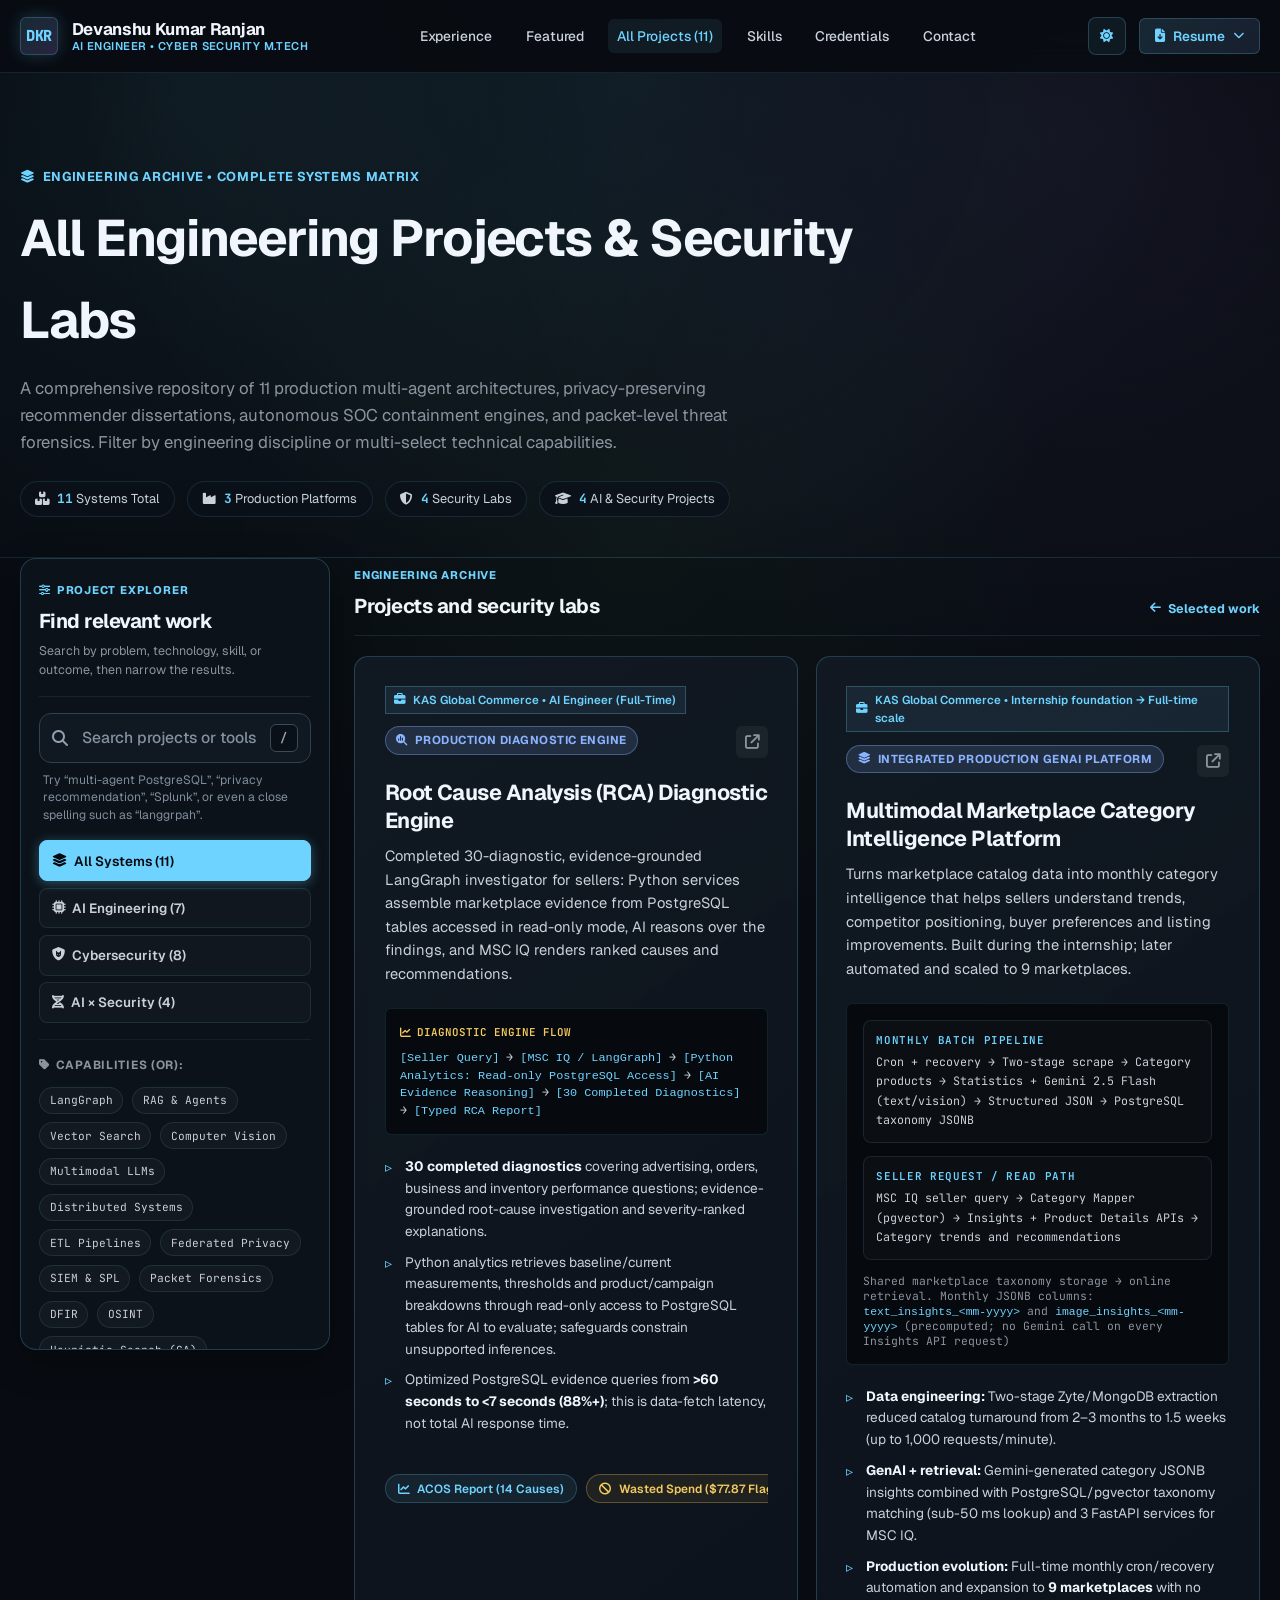
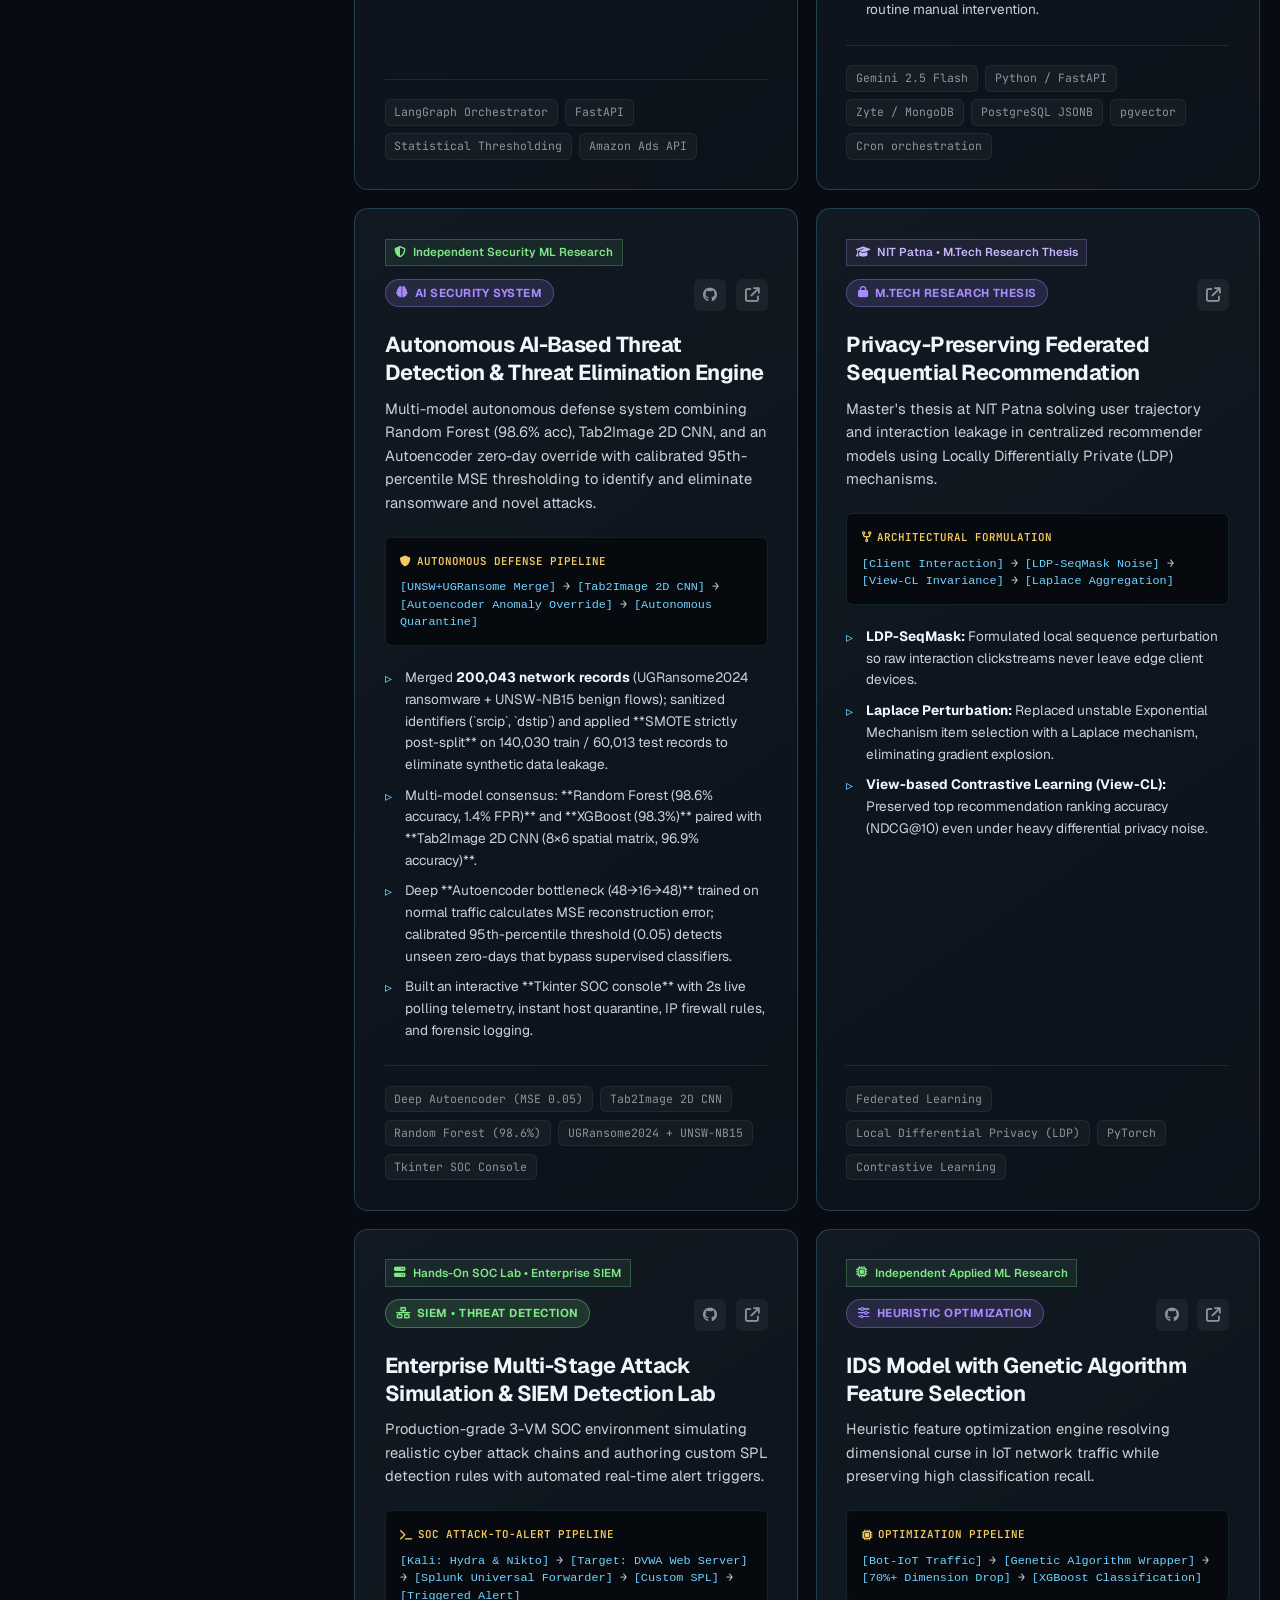
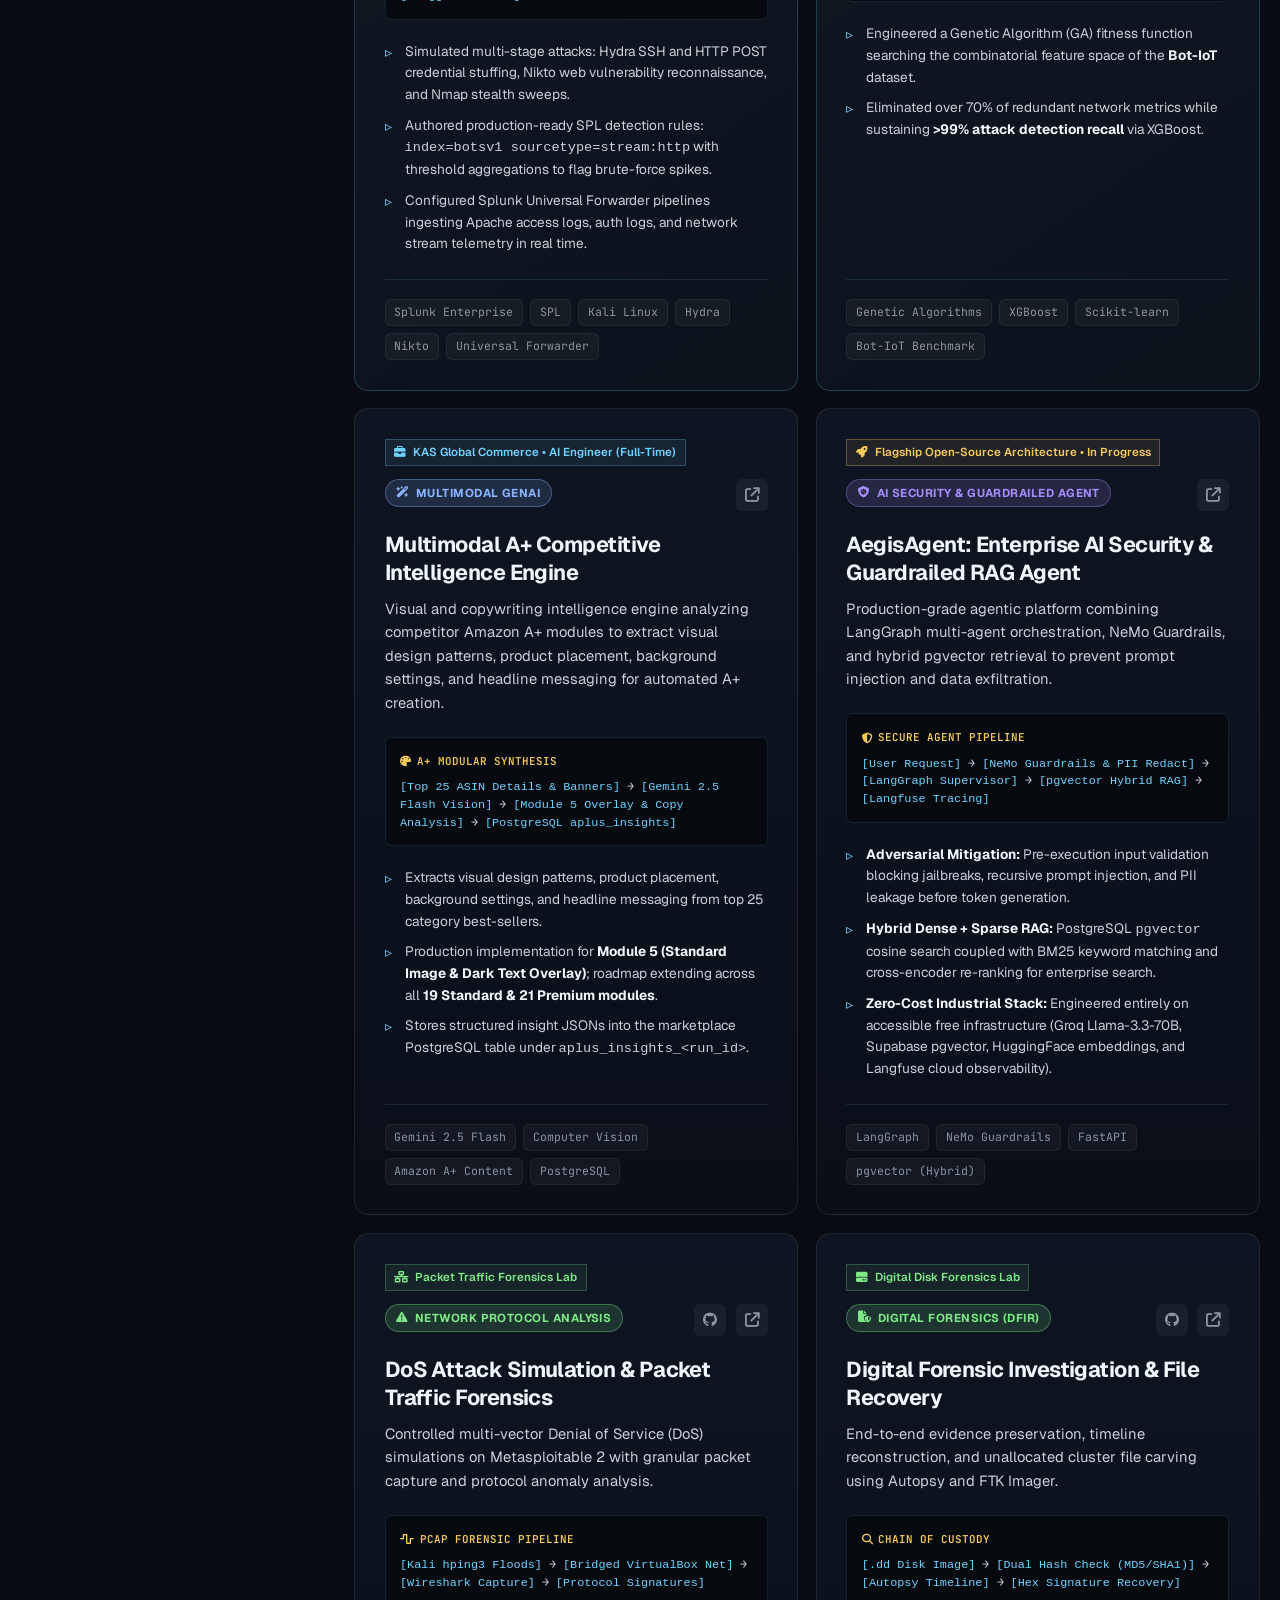
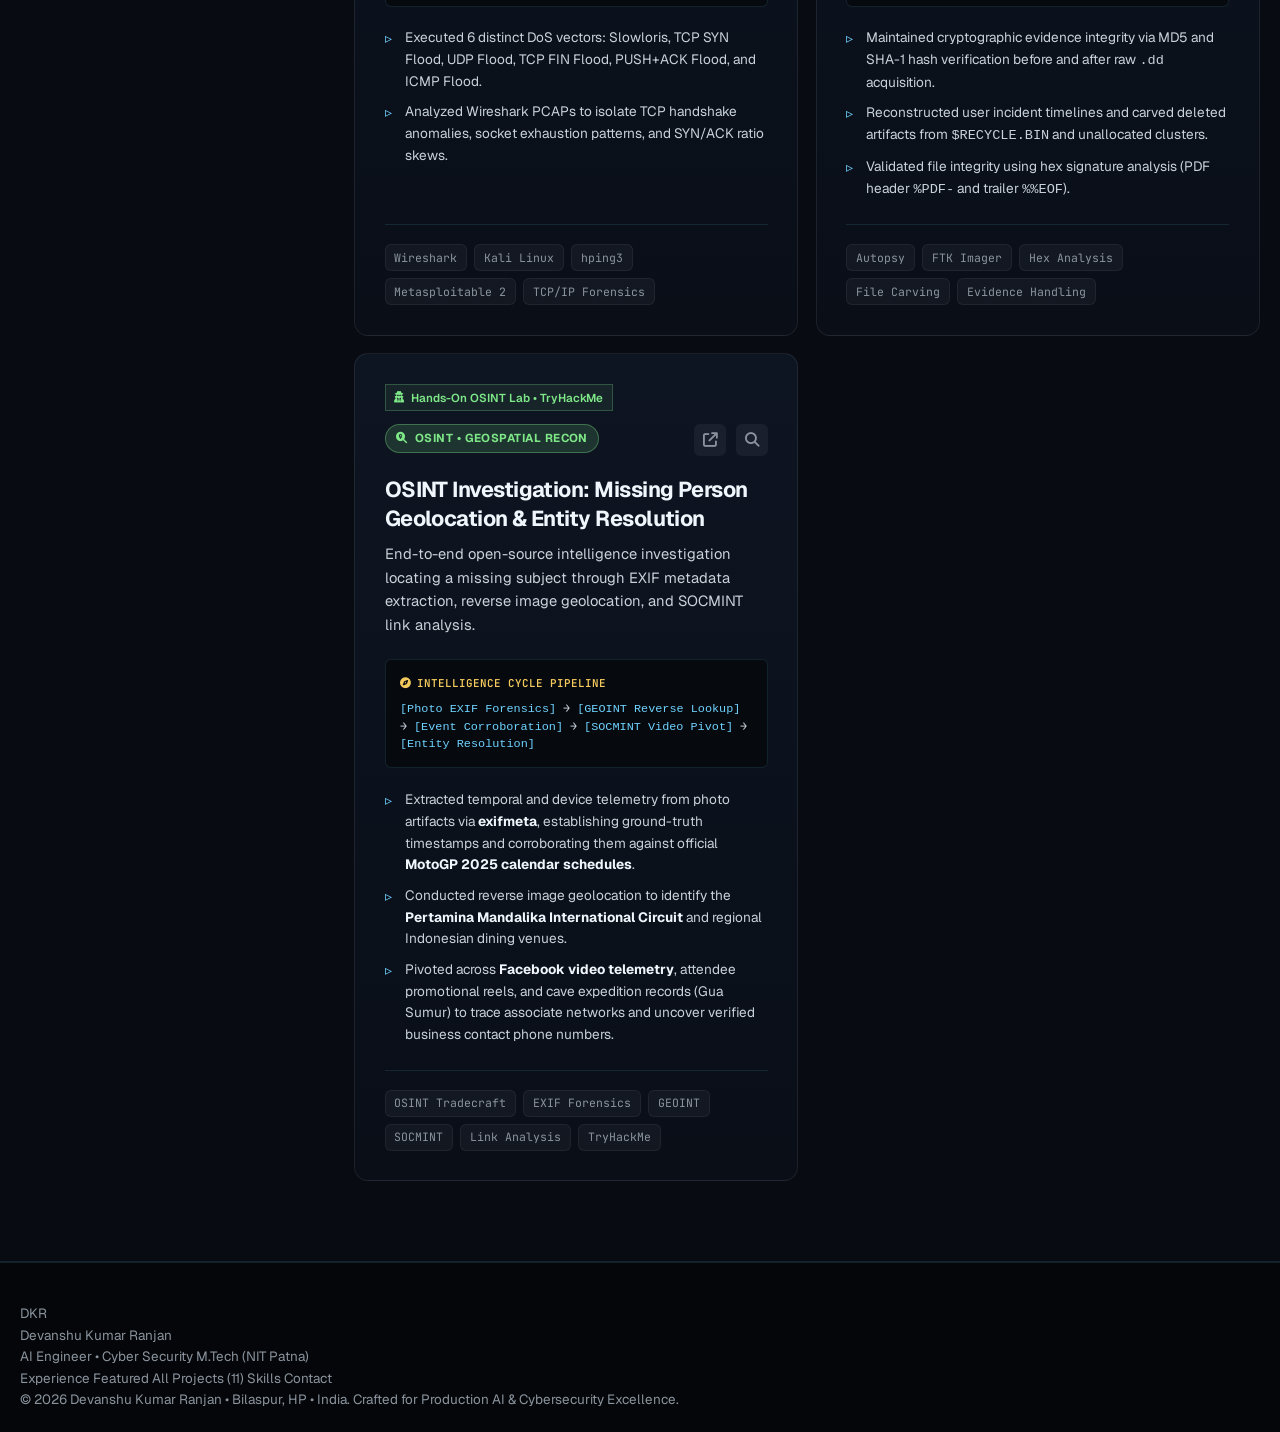
==== commit a16c94d6: "josh update" ====
--- a/projects.html
+++ b/projects.html
@@ -11,7 +11,7 @@
     }
   </script>
   <title>All Projects &amp; Systems Architecture | Devanshu Kumar Ranjan</title>
-  <meta name="description" content="Complete portfolio archive of 14 production AI engines, adversarial cybersecurity SOC laboratories, and privacy-preserving machine learning dissertations by Devanshu Kumar Ranjan.">
+  <meta name="description" content="Complete portfolio archive of 11 production AI engines, adversarial cybersecurity SOC laboratories, and privacy-preserving machine learning dissertations by Devanshu Kumar Ranjan.">
 
   <!-- Google Fonts: Geist & Inter -->
   <link rel="preconnect" href="https://fonts.googleapis.com">
@@ -43,7 +43,7 @@
         <ul class="nav-links">
           <li><a href="index.html#experience" class="nav-link">Experience</a></li>
           <li><a href="index.html#projects" class="nav-link">Featured</a></li>
-          <li><a href="projects.html" class="nav-link active">All Projects (14)</a></li>
+          <li><a href="projects.html" class="nav-link active">All Projects (11)</a></li>
           <li><a href="index.html#skills" class="nav-link">Skills</a></li>
           <li><a href="index.html#credentials" class="nav-link">Credentials</a></li>
           <li><a href="index.html#contact" class="nav-link">Contact</a></li>
@@ -100,25 +100,25 @@
         </div>
         <h1 class="section-title">All Engineering Projects &amp; Security Labs</h1>
         <p class="section-desc">
-          A comprehensive repository of 14 production multi-agent architectures, privacy-preserving recommender dissertations, autonomous SOC containment engines, and packet-level threat forensics. Filter by engineering discipline or multi-select technical capabilities.
+          A comprehensive repository of 11 production multi-agent architectures, privacy-preserving recommender dissertations, autonomous SOC containment engines, and packet-level threat forensics. Filter by engineering discipline or multi-select technical capabilities.
         </p>
 
         <div class="projects-hero-stats">
           <div class="stat-pill">
             <i class="fa-solid fa-boxes-stacked"></i>
-            <span><strong>14</strong> Systems Total</span>
+            <span><strong>11</strong> Systems Total</span>
           </div>
           <div class="stat-pill">
             <i class="fa-solid fa-industry"></i>
-            <span><strong>7</strong> Enterprise Production</span>
+            <span><strong>3</strong> Production Platforms</span>
           </div>
           <div class="stat-pill">
             <i class="fa-solid fa-shield-halved"></i>
-            <span><strong>4</strong> SOC &amp; Threat Labs</span>
+            <span><strong>4</strong> Security Labs</span>
           </div>
           <div class="stat-pill">
             <i class="fa-solid fa-graduation-cap"></i>
-            <span><strong>3</strong> Research Dissertations</span>
+            <span><strong>4</strong> AI &amp; Security Projects</span>
           </div>
         </div>
       </div>
@@ -168,11 +168,11 @@
             <div class="filter-section-tabs" role="tablist" aria-label="Discipline Tabs">
               <button class="filter-section-tab active" data-section="all" role="tab" aria-selected="true">
                 <i class="fa-solid fa-layer-group"></i>
-                <span>All Systems (14)</span>
+                <span>All Systems (11)</span>
               </button>
               <button class="filter-section-tab" data-section="ai" role="tab" aria-selected="false">
                 <i class="fa-solid fa-microchip"></i>
-                <span>AI Engineering (9)</span>
+                <span>AI Engineering (7)</span>
               </button>
               <button class="filter-section-tab" data-section="security" role="tab" aria-selected="false">
                 <i class="fa-solid fa-shield-cat"></i>
@@ -198,6 +198,8 @@
             <button class="capability-tag" data-tag="Vector Search">Vector Search</button>
             <button class="capability-tag" data-tag="Computer Vision">Computer Vision</button>
             <button class="capability-tag" data-tag="Multimodal LLMs">Multimodal LLMs</button>
+            <button class="capability-tag" data-tag="Distributed Systems">Distributed Systems</button>
+            <button class="capability-tag" data-tag="ETL Pipelines">ETL Pipelines</button>
             <button class="capability-tag" data-tag="Federated Privacy">Federated Privacy</button>
             <button class="capability-tag" data-tag="SIEM & SPL">SIEM &amp; SPL</button>
             <button class="capability-tag" data-tag="Packet Forensics">Packet Forensics</button>
@@ -210,7 +212,7 @@
           <!-- Filter Controls Bar -->
           <div class="filter-controls-bar">
             <div class="filter-results-count" aria-live="polite">
-              Showing <strong id="resultsCount">14</strong> of 14 Systems
+              Showing <strong id="resultsCount">11</strong> of 11 Systems
             </div>
 
             <div class="filter-active-summary" id="activeFilterSummary">
@@ -233,7 +235,7 @@
             <a href="index.html#projects" class="archive-back-link"><i class="fa-solid fa-arrow-left"></i> Selected work</a>
           </div>
 
-          <!-- Full Archive Cards Grid (All 14 Cards) -->
+          <!-- Full Archive Cards Grid (All 11 Cards) -->
           <div class="cards-grid" id="archiveCardsGrid">
           <!-- 1. RCA Diagnostic Engine (AI) -->
           <article class="project-card featured-card" id="proj-rca-engine" data-featured="true" data-category="ai" data-project="rca-engine" data-tags="LangGraph,RAG & Agents,Vector Search">
@@ -254,22 +256,20 @@
             </div>
 
             <h3 class="project-title">Root Cause Analysis (RCA) Diagnostic Engine</h3>
-            <p class="project-desc">
-              Completed RCA system behind MSC IQ, turning English and Hinglish seller questions into evidence-backed reports across 28 diagnostics and six business domains.
-            </p>
+            <p class="project-desc">Completed 30-diagnostic, evidence-grounded LangGraph investigator for sellers: Python services assemble marketplace evidence from PostgreSQL tables accessed in read-only mode, AI reasons over the findings, and MSC IQ renders ranked causes and recommendations.</p>
 
             <div class="blueprint-box">
               <div class="blueprint-badge"><i class="fa-solid fa-chart-line"></i> DIAGNOSTIC ENGINE FLOW</div>
               <div class="blueprint-flow">
-                <code>[Seller Query]</code> &rarr; <code>[MSC IQ / LangGraph]</code> &rarr; <code>[/api/analyze]</code> &rarr; <code>[28 Diagnostics]</code> &rarr; <code>[rca_report / RCAReport.jsx]</code>
+                <code>[Seller Query]</code> &rarr; <code>[MSC IQ / LangGraph]</code> &rarr; <code>[Python Analytics: Read-only PostgreSQL Access]</code> &rarr; <code>[AI Evidence Reasoning]</code> &rarr; <code>[30 Completed Diagnostics]</code> &rarr; <code>[Typed RCA Report]</code>
               </div>
             </div>
 
             <ul class="project-highlights">
-              <li>Completed <strong>28 diagnostic workflows</strong> across Marketing, Orders, Business, Inventory, Catalog, and Customer domains.</li>
-              <li>Connected MSC IQ authentication and LangGraph routing to concurrent intent/date interpretation, read-only PostgreSQL evidence, and typed report delivery.</li>
-              <li>Returns safe <code>rca_report</code> JSON that MSC IQ persists in MongoDB and renders through <code>RCAReport.jsx</code>.</li>
-            </ul>
+       <li><strong>30 completed diagnostics</strong> covering advertising, orders, business and inventory performance questions; evidence-grounded root-cause investigation and severity-ranked explanations.</li>
+       <li>Python analytics retrieves baseline/current measurements, thresholds and product/campaign breakdowns through read-only access to PostgreSQL tables for AI to evaluate; safeguards constrain unsupported inferences.</li>
+       <li>Optimized PostgreSQL evidence queries from <strong>&gt;60 seconds to &lt;7 seconds (88%+)</strong>; this is data-fetch latency, not total AI response time.</li>
+    </ul>
 
             <div class="screenshot-preview-strip">
               <button class="screenshot-thumb-btn open-lightbox-btn" data-img="assets/screenshots/acos_spike_this_year.png" data-title="ACOS Annual Spike Investigation Report (Amazon.com)" data-query="Query: Why did my ACOS spike this year?">
@@ -294,6 +294,31 @@
             </div>
           </article>
 
+          <article class="project-card featured-card" id="proj-marketplace-category-intelligence" data-featured="true" data-category="ai" data-project="marketplace-category-intelligence" data-tags="RAG & Agents,Vector Search,Computer Vision,Multimodal LLMs,Distributed Systems,ETL Pipelines">
+            <span class="legacy-project-anchor" id="proj-vector-taxonomy" aria-hidden="true"></span>
+            <span class="legacy-project-anchor" id="proj-scraper-engine" aria-hidden="true"></span>
+            <span class="legacy-project-anchor" id="proj-text-image-insights" aria-hidden="true"></span>
+            <span class="legacy-project-anchor" id="proj-common-api" aria-hidden="true"></span>
+            <div class="provenance-badge badge-fulltime"><i class="fa-solid fa-briefcase"></i> KAS Global Commerce &bull; Internship foundation &rarr; Full-time scale</div>
+            <div class="project-card-header">
+              <span class="project-type-badge badge-ai"><i class="fa-solid fa-layer-group"></i> Integrated Production GenAI Platform</span>
+              <div class="project-links"><button class="project-icon-link inspect-spec-btn" data-project="marketplace-category-intelligence" title="Inspect integrated case study"><i class="fa-solid fa-arrow-up-right-from-square"></i></button></div>
+            </div>
+            <h3 class="project-title">Multimodal Marketplace Category Intelligence Platform</h3>
+            <p class="project-desc">Turns marketplace catalog data into monthly category intelligence that helps sellers understand trends, competitor positioning, buyer preferences and listing improvements. Built during the internship; later automated and scaled to 9 marketplaces.</p>
+            <div class="blueprint-box architecture-lanes">
+              <div class="architecture-lane"><strong>MONTHLY BATCH PIPELINE</strong><div class="blueprint-flow">Cron + recovery &rarr; Two-stage scrape &rarr; Category products &rarr; Statistics + Gemini 2.5 Flash (text/vision) &rarr; Structured JSON &rarr; PostgreSQL taxonomy JSONB</div></div>
+              <div class="architecture-lane"><strong>SELLER REQUEST / READ PATH</strong><div class="blueprint-flow">MSC IQ seller query &rarr; Category Mapper (pgvector) &rarr; Insights + Product Details APIs &rarr; Category trends and recommendations</div></div>
+              <div class="architecture-storage">Shared marketplace taxonomy storage &rarr; online retrieval. Monthly JSONB columns: <code>text_insights_&lt;mm-yyyy&gt;</code> and <code>image_insights_&lt;mm-yyyy&gt;</code> (precomputed; no Gemini call on every Insights API request)</div>
+            </div>
+            <ul class="project-highlights">
+              <li><strong>Data engineering:</strong> Two-stage Zyte/MongoDB extraction reduced catalog turnaround from 2&ndash;3 months to 1.5 weeks (up to 1,000 requests/minute).</li>
+              <li><strong>GenAI + retrieval:</strong> Gemini-generated category JSONB insights combined with PostgreSQL/pgvector taxonomy matching (sub-50 ms lookup) and 3 FastAPI services for MSC IQ.</li>
+              <li><strong>Production evolution:</strong> Full-time monthly cron/recovery automation and expansion to <strong>9 marketplaces</strong> with no routine manual intervention.</li>
+            </ul>
+            <div class="tech-stack"><span class="tech-tag">Gemini 2.5 Flash</span><span class="tech-tag">Python / FastAPI</span><span class="tech-tag">Zyte / MongoDB</span><span class="tech-tag">PostgreSQL JSONB</span><span class="tech-tag">pgvector</span><span class="tech-tag">Cron orchestration</span></div>
+          </article>
+
           <!-- 2. Hermes IDS Autonomous AI Defense (AI x Security) -->
           <article class="project-card featured-card" id="proj-ai-threat-engine" data-featured="true" data-category="overlap" data-project="hermes-ids" data-tags="Computer Vision,Adversarial AI,Packet Forensics">
             <div class="provenance-badge badge-personal">
@@ -386,48 +411,7 @@
           </article>
 
           <!-- 4. Category Mapper & Vector Search (AI) -->
-          <article class="project-card featured-card" id="proj-vector-taxonomy" data-featured="true" data-category="ai" data-project="category-mapper" data-tags="Vector Search,RAG & Agents">
-            <div class="provenance-badge badge-intern">
-              <i class="fa-solid fa-flask"></i> KAS Global Commerce &bull; AI Research Intern
-            </div>
-
-            <div class="project-card-header">
-              <span class="project-type-badge badge-ai">
-                <i class="fa-solid fa-database"></i>
-                Vector Search Pipeline
-              </span>
-              <div class="project-links">
-                <button class="project-icon-link inspect-spec-btn" data-project="category-mapper" title="Inspect Deep-Dive Case Study">
-                  <i class="fa-solid fa-arrow-up-right-from-square"></i>
-                </button>
-              </div>
-            </div>
-
-            <h3 class="project-title">Scaled Taxonomy Vector Search &amp; Embedding Pipeline</h3>
-            <p class="project-desc">
-              Automated breadcrumb normalization, dense embedding generation, and sub-50ms vector similarity matching across multi-marketplace taxonomies.
-            </p>
-
-            <div class="blueprint-box">
-              <div class="blueprint-badge"><i class="fa-solid fa-cubes"></i> VECTOR INGESTION &amp; QUERY</div>
-              <div class="blueprint-flow">
-                <code>[Taxonomy CSV]</code> &rarr; <code>[Cleaning &amp; Stopwords]</code> &rarr; <code>[text-embedding-3-large]</code> &rarr; <code>[pgvector IVFFLAT Index]</code>
-              </div>
-            </div>
-
-            <ul class="project-highlights">
-              <li>Engineered dense semantic vector search with OpenAI <code>text-embedding-3-large</code> (3,072 dimensions) and PostgreSQL with <code>pgvector</code>.</li>
-              <li>Architected IVFFLAT indexing strategy delivering <strong>sub-50ms retrieval latency</strong> across massive marketplace category catalogs.</li>
-              <li>Constructed the foundational category lookup tables that power conversational category RAG in the MSC IQ assistant.</li>
-            </ul>
-
-            <div class="tech-stack">
-              <span class="tech-tag">pgvector</span>
-              <span class="tech-tag">PostgreSQL</span>
-              <span class="tech-tag">OpenAI Embeddings (3,072-dim)</span>
-              <span class="tech-tag">Python ETL</span>
-            </div>
-          </article>
+
 
           <!-- 5. Splunk SIEM Detection Lab (Security) -->
           <article class="project-card featured-card" id="proj-splunk-siem" data-featured="true" data-category="security" data-project="splunk-siem-lab" data-tags="SIEM & SPL,Packet Forensics">
@@ -523,105 +507,6 @@
             </div>
           </article>
 
-          <!-- 7. Distributed Scraping Engine (AI) -->
-          <article class="project-card" id="proj-scraper-engine" data-featured="false" data-category="ai" data-project="scraping-engine" data-tags="Distributed Systems,ETL Pipelines">
-            <div class="provenance-badge badge-intern">
-              <i class="fa-solid fa-flask"></i> KAS Global Commerce &bull; AI Research Intern
-            </div>
-
-            <div class="project-card-header">
-              <span class="project-type-badge badge-ai">
-                <i class="fa-solid fa-cloud-arrow-down"></i>
-                High-Throughput Scraping
-              </span>
-              <div class="project-links">
-                <button class="project-icon-link inspect-spec-btn" data-project="scraping-engine" title="Inspect Deep-Dive Case Study">
-                  <i class="fa-solid fa-arrow-up-right-from-square"></i>
-                </button>
-              </div>
-            </div>
-
-            <h3 class="project-title">Distributed Two-Stage Web Scraping Engine</h3>
-            <p class="project-desc">
-              High-volume e-commerce catalog ingestion pipeline harvesting top 25 best-selling products per leaf category across global marketplaces with automated monthly scheduling.
-            </p>
-
-            <div class="blueprint-box">
-              <div class="blueprint-badge"><i class="fa-solid fa-server"></i> DISTRIBUTED INGESTION</div>
-              <div class="blueprint-flow">
-                <code>[Browse Node Queue]</code> &rarr; <code>[Zyte API @ 1,000 req/min]</code> &rarr; <code>[HTML Extraction]</code> &rarr; <code>[MongoDB Atlas]</code>
-              </div>
-            </div>
-
-            <ul class="project-highlights">
-              <li>Slashed full-catalog scraping time from <strong>2–3 months down to 1.5 weeks</strong> (90%+ latency reduction).</li>
-              <li>Ingests structured product specs, pricing, ratings, reviews, and high-res media for Amazon, Walmart, ONDC, and eBay.</li>
-            </ul>
-
-            <div class="screenshot-preview-strip">
-              <button class="screenshot-thumb-btn open-lightbox-btn" data-img="assets/screenshots/mongodb-db_structure.png" data-title="MongoDB Database Schema &amp; Storage Collections" data-query="Collection: leaf_category_products &amp; browse_nodes">
-                <i class="fa-solid fa-database"></i> Database Architecture
-              </button>
-              <button class="screenshot-thumb-btn open-lightbox-btn" data-img="assets/screenshots/mongobb_product_doc.png" data-title="MongoDB Scraped Product Document Schema" data-query="Document: scraped_product_details">
-                <i class="fa-solid fa-file-code"></i> Product Document
-              </button>
-              <button class="screenshot-thumb-btn open-lightbox-btn" data-img="assets/screenshots/mongodb-category_doc.png" data-title="MongoDB Category Node Document Schema" data-query="Document: leaf_category_metadata">
-                <i class="fa-solid fa-folder-tree"></i> Category Document
-              </button>
-            </div>
-
-            <div class="tech-stack">
-              <span class="tech-tag">Zyte API</span>
-              <span class="tech-tag">Python AsyncIO</span>
-              <span class="tech-tag">MongoDB Atlas</span>
-              <span class="tech-tag">Distributed Workers</span>
-            </div>
-          </article>
-
-          <!-- 8. Multimodal Insights Pipeline (AI) -->
-          <article class="project-card" id="proj-text-image-insights" data-featured="false" data-category="ai" data-project="text-image-insights" data-tags="Computer Vision,Multimodal LLMs">
-            <div class="provenance-badge badge-fulltime">
-              <i class="fa-solid fa-briefcase"></i> KAS Global Commerce &bull; Intern &rarr; Automated in Full-Time
-            </div>
-
-            <div class="project-card-header">
-              <span class="project-type-badge badge-ai">
-                <i class="fa-solid fa-images"></i>
-                Multimodal GenAI &amp; NLP
-              </span>
-              <div class="project-links">
-                <button class="project-icon-link inspect-spec-btn" data-project="text-image-insights" title="Inspect Deep-Dive Case Study">
-                  <i class="fa-solid fa-arrow-up-right-from-square"></i>
-                </button>
-              </div>
-            </div>
-
-            <h3 class="project-title">Multimodal Text &amp; Image Insight Pipeline</h3>
-            <p class="project-desc">
-              Automated category-level NLP and computer vision pipeline analyzing text attributes (titles, bullets, specs) and 6 visual image types across top 25 category best-sellers.
-            </p>
-
-            <div class="blueprint-box">
-              <div class="blueprint-badge"><i class="fa-solid fa-layer-group"></i> DUAL-MODAL BATCH FLOW</div>
-              <div class="blueprint-flow">
-                <code>[Top 25 ASINs / Category]</code> &rarr; <code>[Gemini File API + Multi-Key Batch]</code> &rarr; <code>[Text &amp; 6-Type Image Synthesis]</code> &rarr; <code>[PostgreSQL text &amp; image columns]</code>
-              </div>
-            </div>
-
-            <ul class="project-highlights">
-              <li>Analyzes titles, bullet themes, and 6 image types (white bg, lifestyle, infographic, dimension, packaging, detail shots).</li>
-              <li>Engineered batch processing with Gemini File API, automatic cooldowns, and multi-key rotation to prevent rate-limiting.</li>
-              <li>Ingests structured YAML/JSON into marketplace PostgreSQL tables under <code>text_insights</code> and <code>image_insights</code> columns.</li>
-            </ul>
-
-            <div class="tech-stack">
-              <span class="tech-tag">Gemini File API</span>
-              <span class="tech-tag">Python Batch Runner</span>
-              <span class="tech-tag">PostgreSQL</span>
-              <span class="tech-tag">Computer Vision</span>
-              <span class="tech-tag">NLP Extraction</span>
-            </div>
-          </article>
 
           <!-- 9. Multimodal A+ Content Engine (AI) -->
           <article class="project-card" id="proj-aplus-engine" data-featured="false" data-category="ai" data-project="multimodal-aplus" data-tags="Computer Vision,Multimodal LLMs,Vector Search">
@@ -667,57 +552,6 @@
             </div>
           </article>
 
-          <!-- 10. Common Microservices & Chatbot RAG (AI) -->
-          <article class="project-card" id="proj-common-api" data-featured="false" data-category="ai" data-project="chatbot-rag" data-tags="RAG & Agents,Vector Search">
-            <div class="provenance-badge badge-intern">
-              <i class="fa-solid fa-flask"></i> KAS Global Commerce &bull; AI Research Intern
-            </div>
-
-            <div class="project-card-header">
-              <span class="project-type-badge badge-ai">
-                <i class="fa-solid fa-code"></i>
-                Backend &amp; RAG Architecture
-              </span>
-              <div class="project-links">
-                <button class="project-icon-link inspect-spec-btn" data-project="chatbot-rag" title="Inspect Deep-Dive Case Study">
-                  <i class="fa-solid fa-arrow-up-right-from-square"></i>
-                </button>
-              </div>
-            </div>
-
-            <h3 class="project-title">Common API Endpoints &amp; MSC IQ Chatbot RAG</h3>
-            <p class="project-desc">
-              FastAPI microservice delivering category disambiguation, product detail extraction, and category strategy retrieval powering the MSC IQ conversational assistant.
-            </p>
-
-            <div class="blueprint-box">
-              <div class="blueprint-badge"><i class="fa-solid fa-comments"></i> CHATBOT RAG INTERACTION</div>
-              <div class="blueprint-flow">
-                <code>"Price for my shoes?"</code> &rarr; <code>[/category-mapper]</code> &rarr; <code>[Option Chips]</code> &rarr; <code>[/insights RAG]</code> &rarr; <code>[Pricing Guidance]</code>
-              </div>
-            </div>
-
-            <ul class="project-highlights">
-              <li>Built 3 core production APIs: <code>/api/v1/category-mapper</code>, <code>/api/v1/insights</code>, and <code>/api/v1/product-details</code>.</li>
-              <li>Enabled multi-turn Category RAG: user selects a mapped category chip, triggering contextual data extraction from category insight JSONs.</li>
-            </ul>
-
-            <div class="screenshot-preview-strip">
-              <button class="screenshot-thumb-btn open-lightbox-btn" data-img="assets/screenshots/category_pricing_rag.png" data-title="MSC IQ Conversational Category Pricing RAG" data-query="Query: What is the optimal pricing and coupon strategy for running shoes on Amazon?">
-                <i class="fa-solid fa-tags"></i> Category Pricing RAG
-              </button>
-              <button class="screenshot-thumb-btn open-lightbox-btn" data-img="assets/screenshots/agent_creative_generation.png" data-title="Multi-Agent Creative Generation &amp; Content Dispatcher" data-query="Query: Generate Amazon compliant bullet points and lifestyle creative directives for our new hydration pack">
-                <i class="fa-solid fa-wand-magic-sparkles"></i> Creative Agent Dispatcher
-              </button>
-            </div>
-
-            <div class="tech-stack">
-              <span class="tech-tag">FastAPI</span>
-              <span class="tech-tag">LangGraph</span>
-              <span class="tech-tag">Category RAG</span>
-              <span class="tech-tag">Docker</span>
-            </div>
-          </article>
 
           <!-- 11. AegisAgent: Enterprise AI Security Agent (Overlap) -->
           <article class="project-card" id="proj-aegis-agent" data-featured="false" data-category="overlap" data-project="aegis-agent" data-tags="LangGraph,RAG & Agents,Adversarial AI">
@@ -942,7 +776,7 @@
       <div class="footer-links">
         <a href="index.html#experience">Experience</a>
         <a href="index.html#projects">Featured</a>
-        <a href="projects.html">All Projects (14)</a>
+        <a href="projects.html">All Projects (11)</a>
         <a href="index.html#skills">Skills</a>
         <a href="index.html#contact">Contact</a>
       </div>
@@ -1048,6 +882,8 @@
               <div class="mission-brief-card" id="caseStudyObjective"></div>
             </section>
 
+            <div id="caseStudyDetails"></div>
+
             <!-- 2. System Architecture & Interactive Execution Pipeline Section -->
             <section class="case-study-section" id="caseStudyArchSection">
               <div class="case-study-section-header">
@@ -1097,6 +933,7 @@
                 </div>
               </div>
               <div class="architecture-box">
+                <div id="caseStudyDiagramSection" hidden><figure id="caseStudyDiagram" class="case-architecture"></figure></div>
                 <pre class="arch-content" id="caseStudyArchitecture"></pre>
               </div>
             </section>
--- a/style.css
+++ b/style.css
@@ -277,7 +277,8 @@
   position: absolute;
   top: calc(100% + 8px);
   right: 0;
-  width: 250px;
+  width: min(21rem, calc(100vw - 5rem));
+  white-space: normal;
   background: var(--bg-panel-elevated);
   border: 1px solid var(--border-medium);
   border-radius: var(--radius-md);
@@ -319,6 +320,13 @@
 .dropdown-item-content {
   display: flex;
   flex-direction: column;
+  flex: 1;
+  min-width: 0;
+  overflow-wrap: anywhere;
+}
+
+.dropdown-item > i {
+  flex-shrink: 0;
 }
 
 .dropdown-item-title {
@@ -3915,7 +3923,7 @@
   line-height: 1.7;
 }
 
-/* Homepage contains exactly three concise flagship cards. */
+/* Homepage keeps the curated cards in the sticky split showcase. */
 .home-page #projects .mode-switcher-bar {
   display: none;
 }
@@ -3931,7 +3939,8 @@
 
 .home-page #homepageCardsGrid .project-card[data-project="mtech-dissertation"],
 .home-page #homepageCardsGrid .project-card[data-project="hermes-ids"],
-.home-page #homepageCardsGrid .project-card[data-project="rca-engine"] {
+.home-page #homepageCardsGrid .project-card[data-project="rca-engine"],
+.home-page #homepageCardsGrid .project-card[data-project="marketplace-category-intelligence"] {
   display: flex !important;
   justify-content: flex-start;
   min-height: 360px;
@@ -4196,7 +4205,8 @@
     grid-template-columns: repeat(2, minmax(0, 1fr));
   }
 
-  .home-page #homepageCardsGrid .project-card[data-project="rca-engine"] {
+  .home-page #homepageCardsGrid .project-card[data-project="rca-engine"],
+  .home-page #homepageCardsGrid .project-card[data-project="marketplace-category-intelligence"] {
     grid-column: 1 / -1;
     min-height: 320px;
   }
@@ -4317,7 +4327,8 @@
 
   .home-page #homepageCardsGrid .project-card[data-project="mtech-dissertation"],
   .home-page #homepageCardsGrid .project-card[data-project="hermes-ids"],
-  .home-page #homepageCardsGrid .project-card[data-project="rca-engine"] {
+  .home-page #homepageCardsGrid .project-card[data-project="rca-engine"],
+  .home-page #homepageCardsGrid .project-card[data-project="marketplace-category-intelligence"] {
     min-height: 0;
   }
 
@@ -5219,7 +5230,8 @@
 
 .home-page #projects .selected-work-stream #homepageCardsGrid .project-card[data-project="mtech-dissertation"],
 .home-page #projects .selected-work-stream #homepageCardsGrid .project-card[data-project="hermes-ids"],
-.home-page #projects .selected-work-stream #homepageCardsGrid .project-card[data-project="rca-engine"] {
+.home-page #projects .selected-work-stream #homepageCardsGrid .project-card[data-project="rca-engine"],
+.home-page #projects .selected-work-stream #homepageCardsGrid .project-card[data-project="marketplace-category-intelligence"] {
   grid-column: auto;
   min-height: clamp(380px, 52vh, 520px);
   padding: clamp(1.4rem, 2.5vw, 2rem);
@@ -5258,7 +5270,39 @@
 
   .home-page #projects .selected-work-stream #homepageCardsGrid .project-card[data-project="mtech-dissertation"],
   .home-page #projects .selected-work-stream #homepageCardsGrid .project-card[data-project="hermes-ids"],
-  .home-page #projects .selected-work-stream #homepageCardsGrid .project-card[data-project="rca-engine"] {
+  .home-page #projects .selected-work-stream #homepageCardsGrid .project-card[data-project="rca-engine"],
+  .home-page #projects .selected-work-stream #homepageCardsGrid .project-card[data-project="marketplace-category-intelligence"] {
     min-height: 0;
   }
 }
+
+/* Consolidated multimodal category intelligence card; compact two-lane design */
+.project-card {scroll-margin-top:110px;}
+.project-card:focus-visible {outline:2px solid var(--cyan); outline-offset:5px;}
+.legacy-project-anchor {display:block; position:absolute; top:0; height:0; overflow:hidden; scroll-margin-top:110px;}
+.architecture-lanes {display:grid; gap:0.8rem; padding:1rem;}
+.architecture-lane {border:1px solid var(--border-subtle); border-radius:8px; padding:0.75rem; background:rgba(255,255,255,0.025);}
+.architecture-lane strong {display:block; font:600 0.68rem var(--font-mono); letter-spacing:0.06em; color:var(--cyan); margin-bottom:0.4rem;}
+.architecture-lane .blueprint-flow {font-size:0.73rem; overflow-wrap:anywhere; line-height:1.65;}
+.architecture-storage {font:0.71rem var(--font-mono); color:var(--text-muted); overflow-wrap:anywhere;}
+.architecture-storage code {color:var(--cyan);}
+
+/* Public conceptual diagrams and case-study component cards */
+.architecture-box.has-conceptual-diagram {background:transparent; border:0; padding:0; box-shadow:none;}
+.case-architecture-lanes {display:grid; grid-template-columns:repeat(2,minmax(0,1fr)); gap:1rem;}
+.case-architecture-lanes.single-lane {grid-template-columns:minmax(0,1fr);}
+.case-architecture-lane, .case-detail-card {min-width:0; border:1px solid var(--border-subtle); border-radius:var(--radius-md); background:var(--bg-panel); padding:1rem;}
+.case-architecture-lane h5 {color:var(--cyan); font-size:0.95rem; margin-bottom:0.9rem;}
+.case-architecture-lane ol {list-style:none; padding:0; margin:0;}
+.case-architecture-lane li {position:relative; border:1px solid var(--border-medium); border-radius:var(--radius-sm); padding:0.8rem; margin-bottom:1.6rem; overflow-wrap:anywhere;}
+.case-architecture-lane li:last-child {margin-bottom:0;}
+.case-architecture-lane li:not(:last-child)::after {content:'↓'; position:absolute; bottom:-1.5rem; left:50%; color:var(--cyan);}
+.case-architecture-lane strong, .case-detail-card h5 {color:var(--text-primary); font-size:0.85rem; line-height:1.5;}
+.case-architecture-lane p, .case-detail-card p {color:var(--text-secondary); font-size:0.82rem; line-height:1.7; margin-top:0.4rem; overflow-wrap:anywhere;}
+.case-architecture-storage {border:1px solid var(--border-strong); background:rgba(111,211,255,0.05); border-radius:var(--radius-md); color:var(--cyan); padding:1rem; margin-top:1rem; font:0.8rem/1.7 var(--font-mono); overflow-wrap:anywhere;}
+.case-architecture figcaption {color:var(--text-muted); font-size:0.8rem; line-height:1.7; margin-top:0.9rem;}
+.case-architecture figcaption a {color:var(--cyan); text-decoration:underline;}
+.case-detail-cards {display:grid; grid-template-columns:repeat(2,minmax(0,1fr)); gap:0.8rem; margin-top:0.9rem;}
+@media (max-width:640px) {
+  .case-architecture-lanes, .case-detail-cards {grid-template-columns:minmax(0,1fr);}
+}
